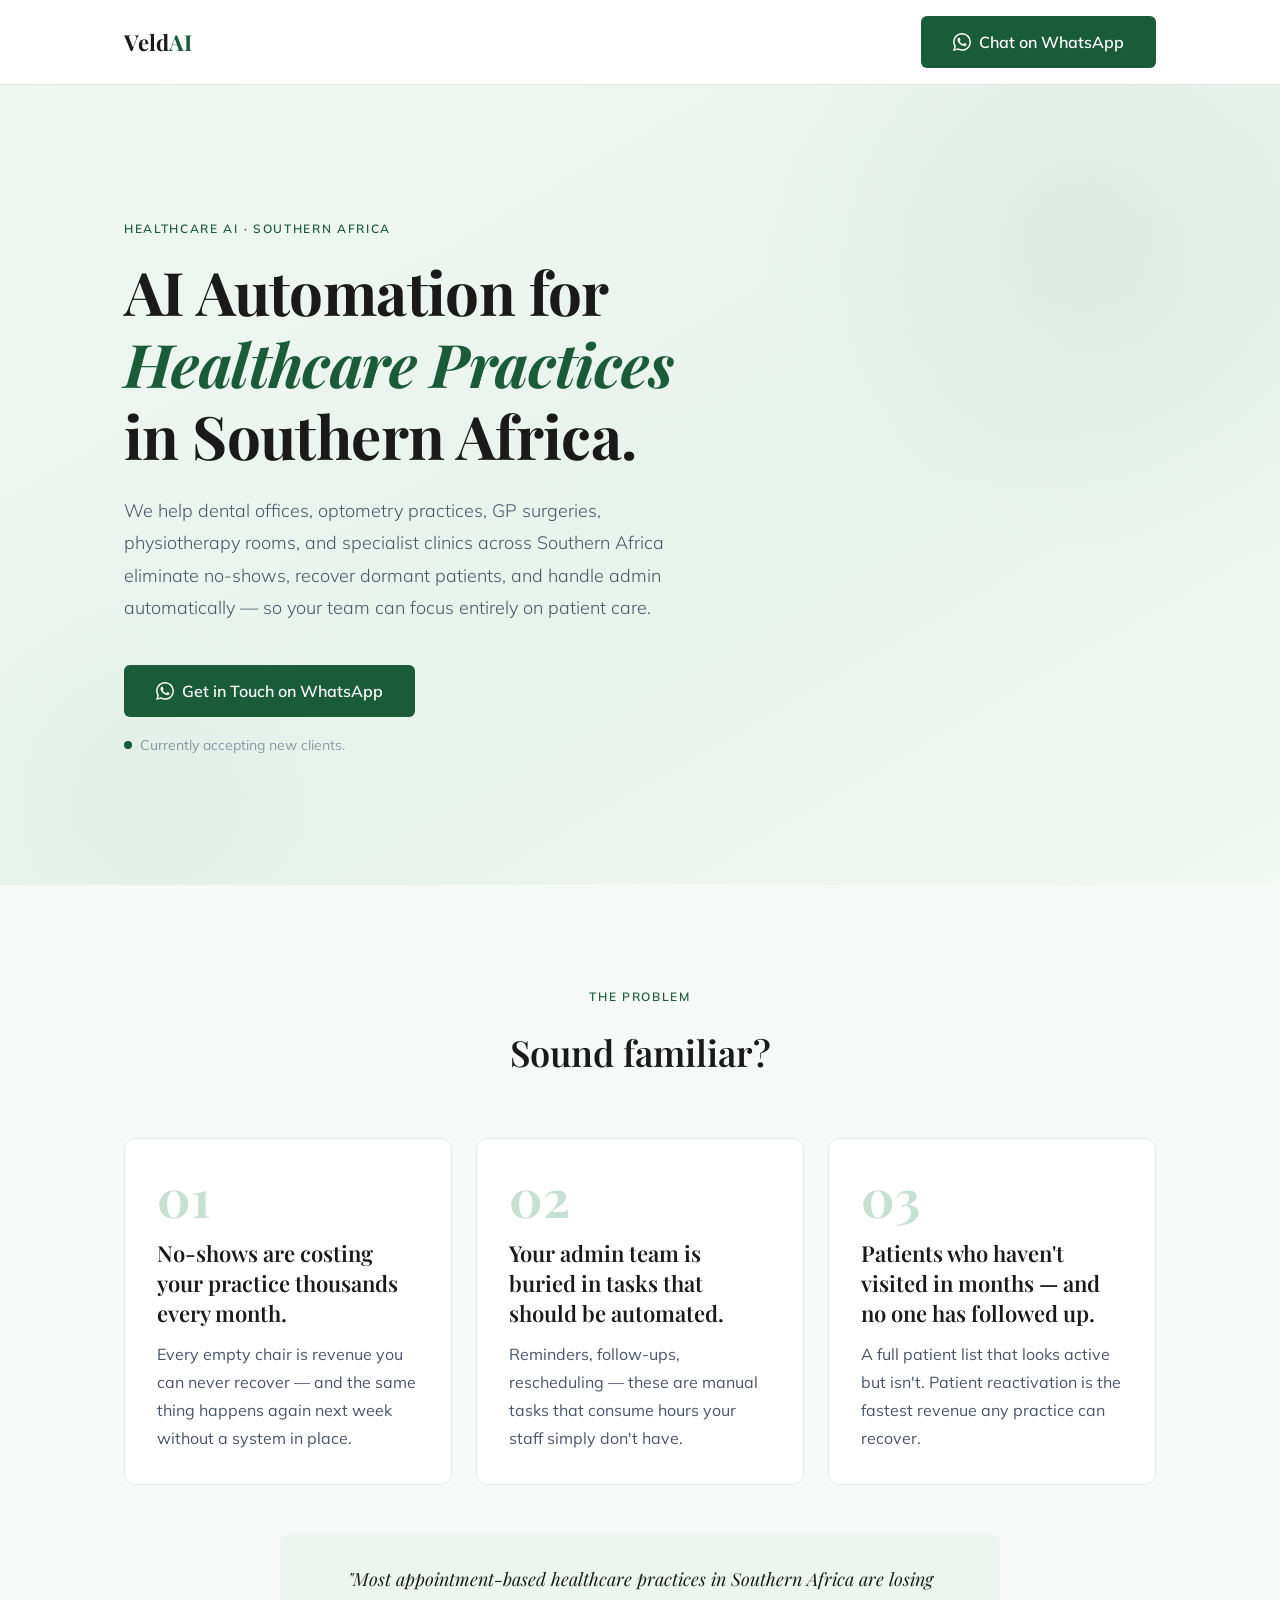
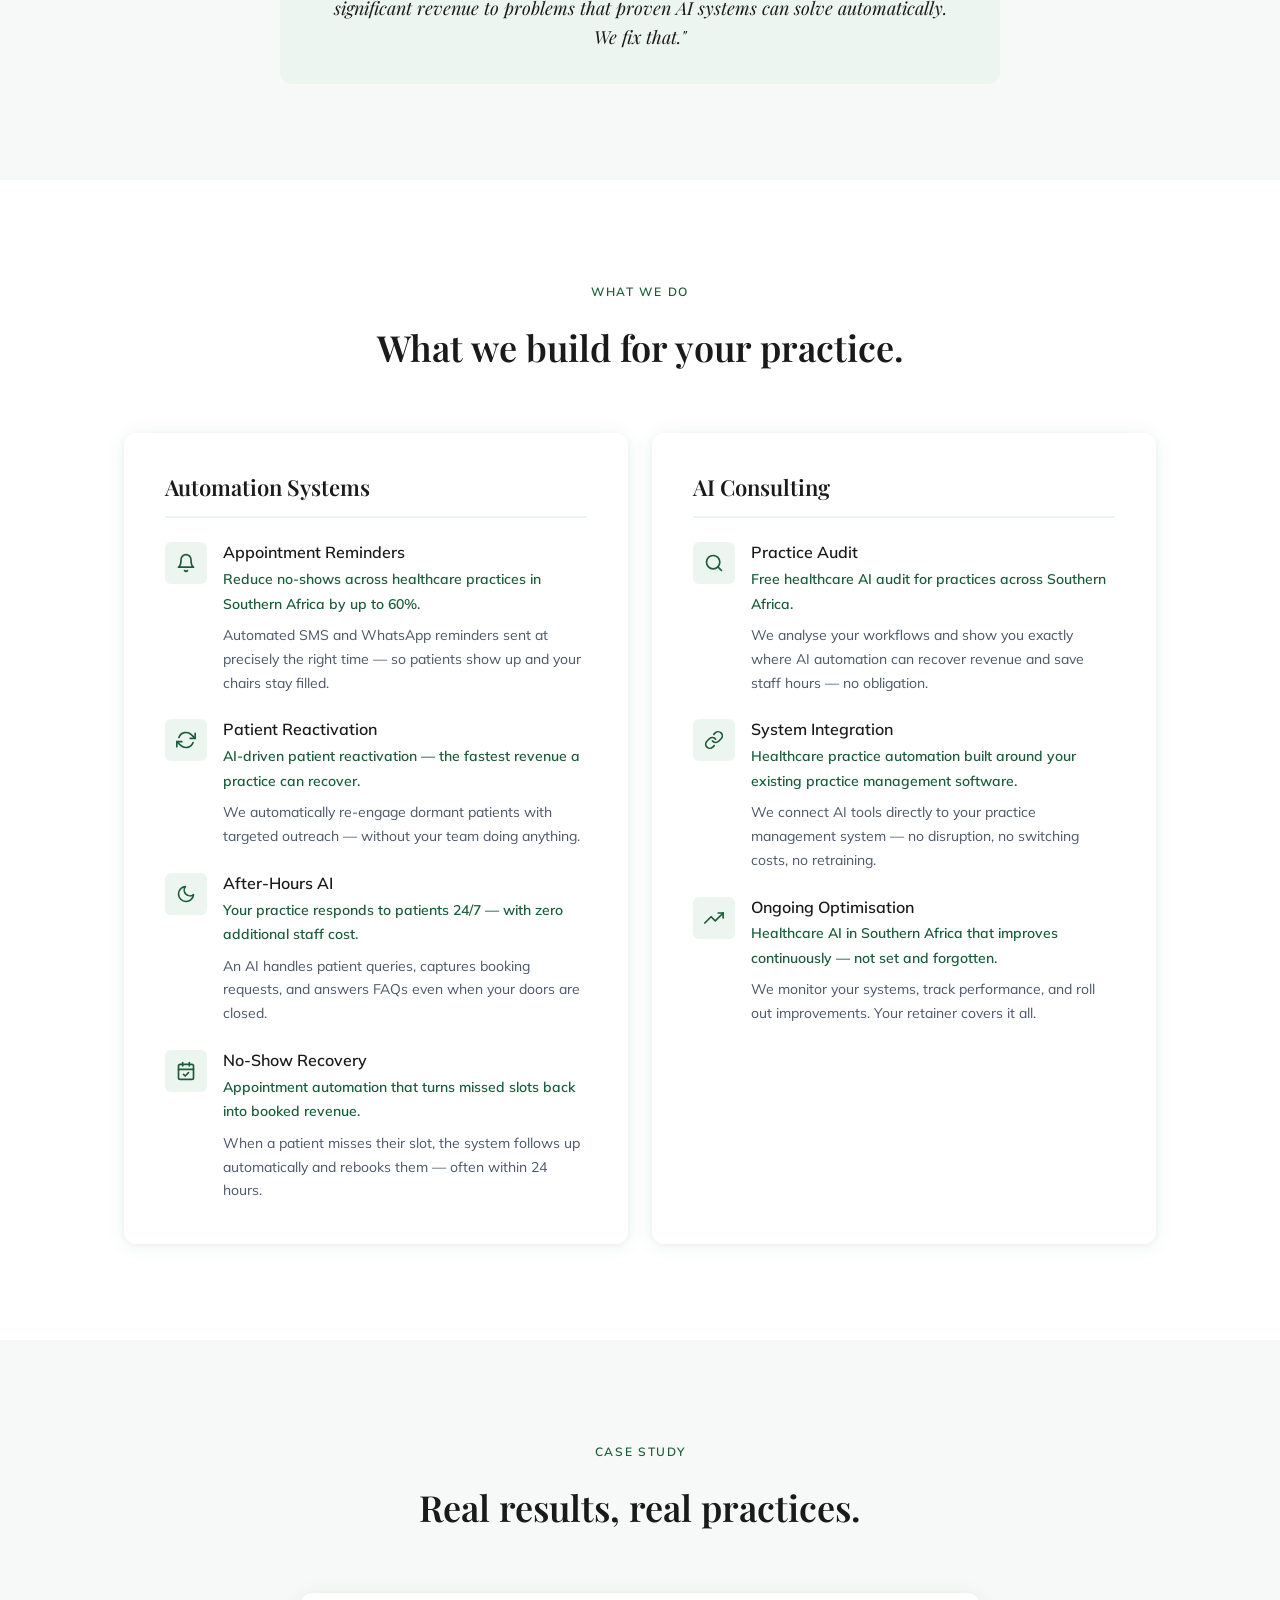
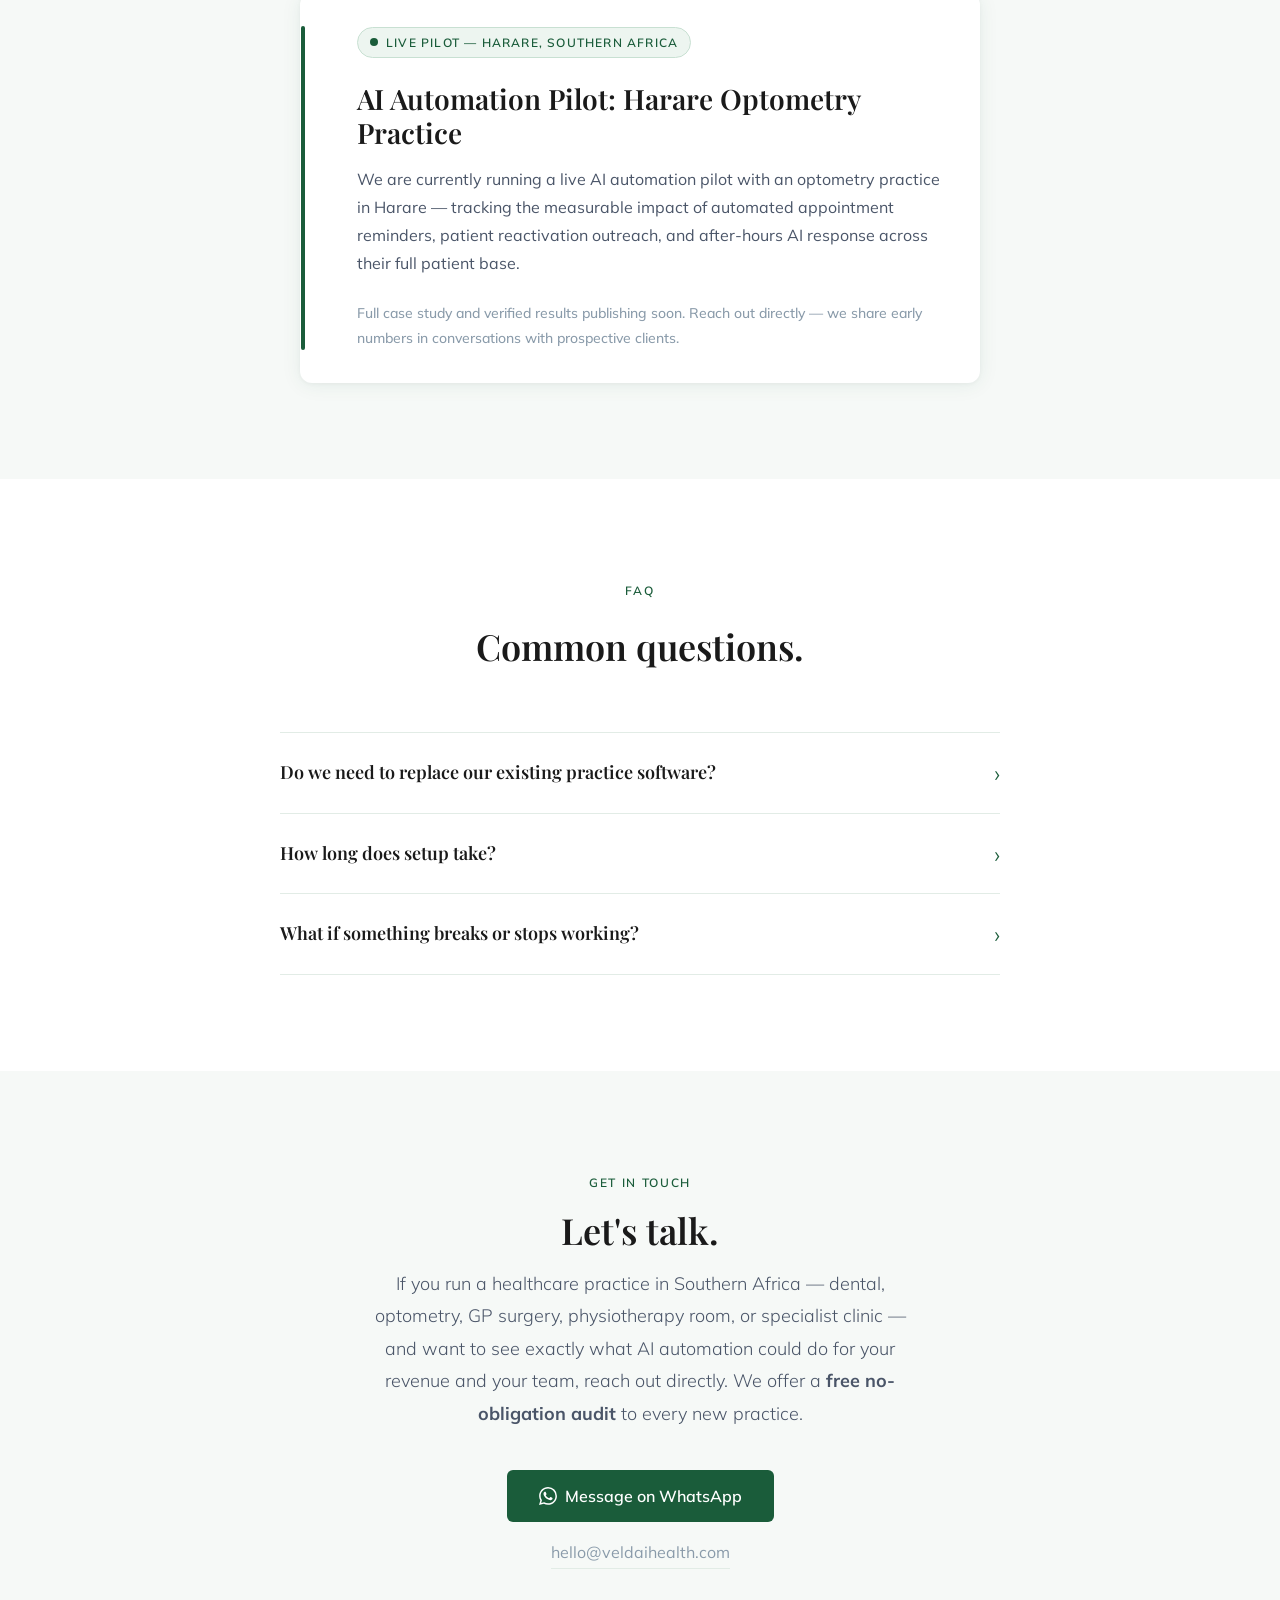
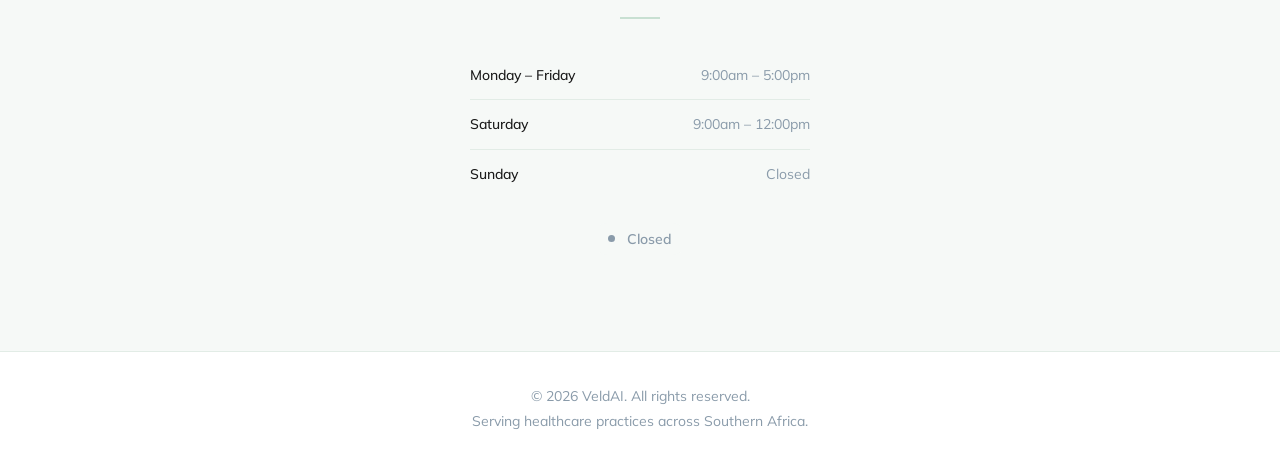
==== index.html @ ab44c372 "Add files via upload" ====
<!DOCTYPE html>
<html lang="en">
<head>
    <meta charset="UTF-8">
    <meta name="viewport" content="width=device-width, initial-scale=1.0">

    <!-- ============================================================
         SEO: PRIMARY META TAGS
         Title and description are the two most important on-page
         SEO elements — written to match how practice owners search.
    ============================================================ -->
    <title>AI Automation for Healthcare Practices | Southern Africa</title>
    <meta name="description" content="We help healthcare practices in Southern Africa — dental, optometry, GP surgeries, physiotherapy rooms, and specialist clinics — automate appointments, reduce no-shows, and reactivate dormant patients. Free audit available.">
    <meta name="keywords" content="AI automation dental practice Zimbabwe, AI automation optometry South Africa, healthcare AI consulting Southern Africa, reduce no-shows dental, patient reactivation AI, appointment automation healthcare, AI consulting Zimbabwe, AI consulting South Africa">
    <link rel="canonical" href="[YOUR_DOMAIN]">

    <!-- ============================================================
         SEO: OPEN GRAPH
         Controls how the page previews when shared on WhatsApp,
         Facebook, LinkedIn, and other platforms.
    ============================================================ -->
    <meta property="og:title"       content="AI Automation for Healthcare Practices | Southern Africa">
    <meta property="og:description" content="We help healthcare practices in Southern Africa — dental, optometry, GP surgeries, physiotherapy rooms, and specialist clinics — automate appointments, reduce no-shows, and reactivate dormant patients. Free audit available.">
    <meta property="og:type"        content="website">
    <meta property="og:url"         content="[YOUR_DOMAIN]">

    <!-- ============================================================
         SEO: JSON-LD STRUCTURED DATA
         Tells Google this is a local business — enables rich results
         and helps the page rank for local healthcare AI searches.
    ============================================================ -->
    <script type="application/ld+json">
    {
        "@context": "https://schema.org",
        "@type": "LocalBusiness",
        "name": "VeldAI",
        "description": "AI automation and consulting for healthcare practices in Southern Africa. We help dental, optometry, GP, physiotherapy, and specialist practices eliminate no-shows, recover dormant patients, and automate admin.",
        "telephone": "+263781393238",
        "address": {
            "@type": "PostalAddress",
            "addressRegion": "Southern Africa"
        },
        "openingHoursSpecification": [
            {
                "@type": "OpeningHoursSpecification",
                "dayOfWeek": ["Monday","Tuesday","Wednesday","Thursday","Friday"],
                "opens": "09:00",
                "closes": "17:00"
            },
            {
                "@type": "OpeningHoursSpecification",
                "dayOfWeek": ["Saturday"],
                "opens": "09:00",
                "closes": "12:00"
            }
        ],
        "url": "[YOUR_DOMAIN]",
        "email": "hello@veldaihealth.com"
    }
    </script>

    <!-- Google Fonts — Playfair Display (elegant serif headings) + Mulish (clean readable body) -->
    <link rel="preconnect" href="https://fonts.googleapis.com">
    <link rel="preconnect" href="https://fonts.gstatic.com" crossorigin>
    <link href="https://fonts.googleapis.com/css2?family=Playfair+Display:ital,wght@0,400;0,600;0,700;1,400&family=Mulish:wght@300;400;500;600&display=swap" rel="stylesheet">

    <style>
        /* ============================================================
           CSS CUSTOM PROPERTIES
           Every colour, font, size, spacing, and radius token defined
           once here. To retheme the site, edit only this block.
           Nothing is hardcoded more than once below this point.
        ============================================================ */
        :root {
            /* — Brand Colours — */
            --color-accent:        #1a5c3a;   /* deep forest green — healthcare credibility */
            --color-accent-hover:  #236b45;   /* lighter shade for interactive hover states */
            --color-accent-pale:   #edf5f0;   /* very light tint for backgrounds and badges */
            --color-accent-mid:    #c8e0d2;   /* mid tint for decorative elements and borders */

            /* — Text — */
            --color-text-primary:  #1a1a1a;   /* near-black — headings and high-emphasis copy */
            --color-text-body:     #4a5568;   /* mid-grey — paragraph text */
            --color-text-muted:    #8a9baa;   /* light grey — captions, metadata, secondary info */

            /* — Backgrounds — */
            --color-bg-white:      #ffffff;
            --color-bg-subtle:     #f6f9f7;   /* barely-there green-tinted off-white */
            --color-bg-hero:       #f0f7f3;   /* hero section starting gradient colour */

            /* — Borders and Shadows — */
            --color-border:        #e2ece6;   /* light green-tinted border */
            --color-shadow:        rgba(26, 92, 58, 0.08); /* subtle green-tinted drop shadow */

            /* — Typography — */
            --font-heading: 'Playfair Display', Georgia, serif;
            --font-body:    'Mulish', system-ui, sans-serif;

            /* — Type Scale — */
            --size-xs:   0.75rem;    /*  12px */
            --size-sm:   0.875rem;   /*  14px */
            --size-base: 1rem;       /*  16px */
            --size-lg:   1.125rem;   /*  18px */
            --size-xl:   1.375rem;   /*  22px */
            --size-2xl:  1.75rem;    /*  28px */
            --size-3xl:  2.25rem;    /*  36px */
            --size-4xl:  3rem;       /*  48px */
            --size-5xl:  3.75rem;    /*  60px */

            /* — Spacing Scale — */
            --space-1:  0.25rem;
            --space-2:  0.5rem;
            --space-3:  0.75rem;
            --space-4:  1rem;
            --space-6:  1.5rem;
            --space-8:  2rem;
            --space-10: 2.5rem;
            --space-12: 3rem;
            --space-16: 4rem;
            --space-24: 6rem;
            --space-32: 8rem;

            /* — Layout — */
            --container-max:     1080px;
            --container-padding: 1.5rem;

            /* — Shape — */
            --radius-sm:   6px;
            --radius-md:   12px;
            --radius-pill: 100px;

            /* — Motion — */
            --ease: 220ms ease;
        }


        /* ============================================================
           RESET AND BASE
           Box-sizing, margin/padding normalisation, and base rendering.
        ============================================================ */
        *, *::before, *::after {
            box-sizing: border-box;
            margin: 0;
            padding: 0;
        }

        html {
            scroll-behavior: smooth;
        }

        body {
            font-family: var(--font-body);
            font-size: var(--size-base);
            color: var(--color-text-body);
            background-color: var(--color-bg-white);
            line-height: 1.75;
            -webkit-font-smoothing: antialiased;
            -moz-osx-font-smoothing: grayscale;
        }

        img, svg { display: block; max-width: 100%; }
        ul        { list-style: none; }
        a         { color: inherit; }


        /* ============================================================
           TYPOGRAPHY
           Heading scale and shared text utilities used across sections.
        ============================================================ */
        h1, h2, h3 {
            font-family: var(--font-heading);
            color: var(--color-text-primary);
            line-height: 1.2;
        }

        /* h4 uses body font — for sub-items inside service panels */
        h4 {
            font-family: var(--font-body);
            color: var(--color-text-primary);
            line-height: 1.3;
        }

        h1 { font-size: var(--size-5xl); font-weight: 700; }
        h2 { font-size: var(--size-3xl); font-weight: 600; }
        h3 { font-size: var(--size-xl);  font-weight: 600; }
        h4 { font-size: var(--size-base); font-weight: 600; }

        /* Small all-caps label shown above each section heading */
        .eyebrow {
            display: inline-block;
            font-family: var(--font-body);
            font-size: var(--size-xs);
            font-weight: 600;
            letter-spacing: 0.14em;
            text-transform: uppercase;
            color: var(--color-accent);
            margin-bottom: var(--space-4);
        }

        /* Italic green emphasis applied to key words in the hero headline */
        .accent-italic {
            font-style: italic;
            color: var(--color-accent);
        }

        /* Reusable pulsing dot — hero availability line and pilot badge */
        .pulse-dot {
            display: inline-block;
            width: 8px;
            height: 8px;
            border-radius: 50%;
            background-color: var(--color-accent);
            flex-shrink: 0;
            animation: pulse 2.2s ease-in-out infinite;
        }

        @keyframes pulse {
            0%, 100% { opacity: 1;   transform: scale(1);   }
            50%       { opacity: 0.4; transform: scale(0.75); }
        }


        /* ============================================================
           LAYOUT
           Centred container, section padding, and reusable grid systems.
        ============================================================ */

        /* Max-width wrapper used by every section */
        .container {
            width: 100%;
            max-width: var(--container-max);
            margin-inline: auto;
            padding-inline: var(--container-padding);
        }

        /* Standard vertical rhythm for all page sections */
        .section {
            padding-block: var(--space-24);
        }

        /* Alternate tinted background for visual section separation */
        .section--tinted {
            background-color: var(--color-bg-subtle);
        }

        /* Centred intro block at the top of each section */
        .section-intro {
            text-align: center;
            max-width: 580px;
            margin-inline: auto;
            margin-bottom: var(--space-16);
        }

        .section-intro h2 {
            margin-top: var(--space-2);
            margin-bottom: var(--space-4);
        }

        .section-intro p {
            font-size: var(--size-lg);
            font-weight: 300;
            line-height: 1.8;
        }

        /* Two-column equal grid — service categories */
        .grid-2 {
            display: grid;
            grid-template-columns: repeat(2, 1fr);
            gap: var(--space-6);
        }

        /* Three-column equal grid — pain point cards */
        .grid-3 {
            display: grid;
            grid-template-columns: repeat(3, 1fr);
            gap: var(--space-6);
        }


        /* ============================================================
           COMPONENTS
           Reusable UI primitives — button, card, icon badge, status.
           Every pattern that appears more than once uses a shared class.
        ============================================================ */

        /* Primary CTA button — green fill, used in header, hero, and contact */
        .btn {
            display: inline-flex;
            align-items: center;
            gap: var(--space-2);
            font-family: var(--font-body);
            font-size: var(--size-base);
            font-weight: 600;
            text-decoration: none;
            border-radius: var(--radius-sm);
            padding: var(--space-3) var(--space-8);
            transition: background-color var(--ease), transform var(--ease);
            cursor: pointer;
            border: none;
            white-space: nowrap;
        }

        .btn--primary {
            background-color: var(--color-accent);
            color: var(--color-bg-white);
        }

        .btn--primary:hover {
            background-color: var(--color-accent-hover);
            transform: translateY(-1px);
        }

        /* WhatsApp icon inside all buttons — sized consistently */
        .btn .whatsapp-icon {
            width: 18px;
            height: 18px;
            flex-shrink: 0;
        }

        /* Base card — used for pain points, services, case study */
        .card {
            background-color: var(--color-bg-white);
            border: 1px solid var(--color-border);
            border-radius: var(--radius-md);
            padding: var(--space-8);
        }

        /* Elevated variant — shadow replaces border */
        .card--elevated {
            border-color: transparent;
            box-shadow: 0 2px 20px var(--color-shadow), 0 1px 4px rgba(0,0,0,0.04);
        }

        /* Small square icon badge used in service items */
        .icon-badge {
            width: 42px;
            height: 42px;
            background-color: var(--color-accent-pale);
            border-radius: var(--radius-sm);
            display: flex;
            align-items: center;
            justify-content: center;
            flex-shrink: 0;
        }

        .icon-badge svg {
            width: 20px;
            height: 20px;
            stroke: var(--color-accent);
            fill: none;
            stroke-width: 2;
            stroke-linecap: round;
            stroke-linejoin: round;
        }

        /* Open/closed badge — JS sets --open or --closed modifier class */
        .status-indicator {
            display: inline-flex;
            align-items: center;
            gap: var(--space-2);
            font-size: var(--size-sm);
            font-weight: 600;
            padding: var(--space-1) var(--space-4);
            border-radius: var(--radius-pill);
        }

        .status-indicator--open {
            background-color: var(--color-accent-pale);
            color: var(--color-accent);
        }

        .status-indicator--closed {
            background-color: var(--color-bg-subtle);
            color: var(--color-text-muted);
        }

        /* Dot inside status indicator — colour inherits from parent text colour */
        .status-dot {
            width: 7px;
            height: 7px;
            border-radius: 50%;
            background-color: currentColor;
            flex-shrink: 0;
        }

        .status-indicator--open .status-dot {
            animation: pulse 2.2s ease-in-out infinite;
        }


        /* ============================================================
           SECTIONS
           Styles scoped to individual page sections only.
        ============================================================ */

        /* ---- Header ---- */
        /* Sticky top bar — remains visible as the user scrolls */
        .site-header {
            position: sticky;
            top: 0;
            z-index: 100;
            background-color: rgba(255, 255, 255, 0.9);
            backdrop-filter: blur(10px);
            -webkit-backdrop-filter: blur(10px);
            border-bottom: 1px solid var(--color-border);
            padding-block: var(--space-4);
        }

        .site-header .container {
            display: flex;
            align-items: center;
            justify-content: space-between;
            gap: var(--space-4);
        }

        /* Text wordmark — no image dependency */
        .site-logo {
            font-family: var(--font-heading);
            font-size: var(--size-xl);
            font-weight: 700;
            color: var(--color-text-primary);
            text-decoration: none;
            flex-shrink: 0;
        }

        .site-logo .logo-accent {
            color: var(--color-accent);
        }


        /* ---- Hero ---- */
        /* Above-the-fold section with a subtle warm green gradient */
        .hero {
            background: linear-gradient(150deg, var(--color-bg-hero) 0%, #e8f3ec 60%, #f2f8f4 100%);
            padding-block: var(--space-32);
            position: relative;
            overflow: hidden;
        }

        /* Decorative radial blobs — visual depth without image assets */
        .hero::before,
        .hero::after {
            content: '';
            position: absolute;
            border-radius: 50%;
            pointer-events: none;
        }

        .hero::before {
            width: 700px;
            height: 700px;
            background: radial-gradient(circle, rgba(26, 92, 58, 0.06) 0%, transparent 65%);
            top: -200px;
            right: -150px;
        }

        .hero::after {
            width: 400px;
            height: 400px;
            background: radial-gradient(circle, rgba(26, 92, 58, 0.04) 0%, transparent 70%);
            bottom: -100px;
            left: -50px;
        }

        /* Text content floats above decorative pseudo-elements */
        .hero__content {
            position: relative;
            max-width: 740px;
        }

        .hero__headline {
            margin-bottom: var(--space-6);
            letter-spacing: -0.01em;
        }

        .hero__subheading {
            font-size: var(--size-lg);
            font-weight: 300;
            max-width: 580px;
            margin-bottom: var(--space-10);
            line-height: 1.8;
        }

        /* "Currently accepting new clients" line below the CTA */
        .hero__availability {
            display: flex;
            align-items: center;
            gap: var(--space-2);
            margin-top: var(--space-4);
            font-size: var(--size-sm);
            color: var(--color-text-muted);
        }


        /* ---- Problem ---- */
        /* Large decorative number — pale green, aria-hidden, not content */
        .pain-number {
            font-family: var(--font-heading);
            font-size: 3.25rem;
            font-weight: 700;
            color: var(--color-accent-mid);
            line-height: 1;
            margin-bottom: var(--space-4);
            user-select: none;
        }

        .pain-card h3 {
            margin-bottom: var(--space-3);
            line-height: 1.35;
        }

        /* Pull-quote callout below pain cards — frames the value proposition */
        .problem__callout {
            margin-top: var(--space-12);
            background-color: var(--color-accent-pale);
            border-radius: var(--radius-md);
            padding: var(--space-8) var(--space-12);
            max-width: 720px;
            margin-inline: auto;
            text-align: center;
        }

        .problem__callout p {
            font-family: var(--font-heading);
            font-style: italic;
            font-size: var(--size-lg);
            font-weight: 400;
            color: var(--color-text-primary);
            line-height: 1.6;
        }


        /* ---- Services / What We Do ---- */
        /* Category panel — elevated card containing a list of service items */
        .category-panel {
            padding: var(--space-10);
        }

        .category-panel h3 {
            margin-bottom: var(--space-6);
            padding-bottom: var(--space-4);
            border-bottom: 2px solid var(--color-accent-pale);
        }

        /* Vertical list of service items within a category panel */
        .service-list {
            display: flex;
            flex-direction: column;
            gap: var(--space-6);
        }

        /* Individual service item — icon left, text block right */
        .service-item {
            display: flex;
            gap: var(--space-4);
            align-items: flex-start;
        }

        .service-item__body {
            flex: 1;
        }

        .service-item__body h4 {
            margin-bottom: var(--space-1);
        }

        /* One-line keyword-focused benefit in accent colour */
        .service-item__benefit {
            font-size: var(--size-sm);
            font-weight: 600;
            color: var(--color-accent);
            margin-bottom: var(--space-2);
        }

        /* Supporting description in standard body colour */
        .service-item__desc {
            font-size: var(--size-sm);
            line-height: 1.7;
        }


        /* ---- Case Study ---- */
        /* Single card constrained to comfortable reading width */
        .case-study__wrapper {
            max-width: 680px;
            margin-inline: auto;
        }

        /* Left accent bar — signals credibility without being flashy */
        .case-study__card {
            position: relative;
            padding-left: calc(var(--space-10) + var(--space-4));
        }

        .case-study__card::before {
            content: '';
            position: absolute;
            left: 0;
            top: var(--space-8);
            bottom: var(--space-8);
            width: 4px;
            background-color: var(--color-accent);
            border-radius: 2px;
        }

        /* Live pilot badge — pill with green border and pulsing dot */
        .pilot-badge {
            display: inline-flex;
            align-items: center;
            gap: var(--space-2);
            background-color: var(--color-accent-pale);
            border: 1px solid var(--color-accent-mid);
            color: var(--color-accent);
            font-size: var(--size-xs);
            font-weight: 600;
            letter-spacing: 0.1em;
            text-transform: uppercase;
            padding: var(--space-1) var(--space-3);
            border-radius: var(--radius-pill);
            margin-bottom: var(--space-6);
        }

        .case-study__card h3 {
            font-size: var(--size-2xl);
            margin-bottom: var(--space-4);
        }

        /* Secondary note below the card body */
        .case-study__meta {
            margin-top: var(--space-6);
            font-size: var(--size-sm);
            color: var(--color-text-muted);
            font-weight: 500;
        }


        /* ---- FAQ ---- */
        /* Native <details>/<summary> accordion — no JavaScript needed */
        .faq-list {
            max-width: 720px;
            margin-inline: auto;
        }

        .faq-item {
            border-top: 1px solid var(--color-border);
        }

        .faq-item:last-child {
            border-bottom: 1px solid var(--color-border);
        }

        /* <summary> is the clickable question row */
        .faq-item summary {
            display: flex;
            justify-content: space-between;
            align-items: center;
            gap: var(--space-6);
            padding-block: var(--space-6);
            cursor: pointer;
            font-family: var(--font-heading);
            font-size: var(--size-lg);
            font-weight: 600;
            color: var(--color-text-primary);
            list-style: none;
            user-select: none;
        }

        /* Remove default Safari marker */
        .faq-item summary::-webkit-details-marker { display: none; }

        /* Rotating chevron — CSS-only open/close indicator */
        .faq-item summary::after {
            content: '›';
            font-family: var(--font-body);
            font-size: 1.5rem;
            font-weight: 300;
            color: var(--color-accent);
            transition: transform var(--ease);
            display: inline-block;
            flex-shrink: 0;
            line-height: 1;
        }

        .faq-item[open] summary::after {
            transform: rotate(90deg);
        }

        /* Answer text revealed when the item is open */
        .faq-answer {
            padding-bottom: var(--space-6);
            line-height: 1.8;
        }


        /* ---- Contact ---- */
        /* Centred layout with actions, hours, and status indicator */
        .contact__inner {
            max-width: 560px;
            margin-inline: auto;
            text-align: center;
        }

        .contact__inner h2 {
            margin-bottom: var(--space-4);
        }

        .contact__subtext {
            font-size: var(--size-lg);
            font-weight: 300;
            line-height: 1.8;
            margin-bottom: var(--space-10);
        }

        /* WhatsApp and email stacked vertically and centred */
        .contact__actions {
            display: flex;
            flex-direction: column;
            align-items: center;
            gap: var(--space-4);
            margin-bottom: var(--space-12);
        }

        /* Email link — understated, not a button */
        .contact__email {
            font-size: var(--size-base);
            color: var(--color-text-muted);
            text-decoration: none;
            border-bottom: 1px solid var(--color-border);
            padding-bottom: 2px;
            transition: color var(--ease), border-color var(--ease);
        }

        .contact__email:hover {
            color: var(--color-accent);
            border-color: var(--color-accent);
        }

        /* Short horizontal rule between actions and business hours */
        .contact__divider {
            width: 40px;
            height: 2px;
            background-color: var(--color-accent-mid);
            margin-inline: auto;
            margin-bottom: var(--space-8);
        }

        /* Business hours — day label left, time right */
        .hours-table {
            width: 100%;
            max-width: 340px;
            margin-inline: auto;
            margin-bottom: var(--space-6);
        }

        .hours-row {
            display: flex;
            justify-content: space-between;
            align-items: center;
            padding-block: var(--space-3);
            border-bottom: 1px solid var(--color-border);
        }

        .hours-row:last-child {
            border-bottom: none;
        }

        .hours-label {
            font-size: var(--size-sm);
            font-weight: 500;
            color: var(--color-text-primary);
        }

        .hours-time {
            font-size: var(--size-sm);
            color: var(--color-text-muted);
        }

        /* Status badge wrapper — centres the indicator below the hours table */
        .hours-status {
            text-align: center;
            margin-top: var(--space-4);
        }


        /* ---- Footer ---- */
        /* Minimal — copyright and service area statement, nothing more */
        .site-footer {
            padding-block: var(--space-8);
            border-top: 1px solid var(--color-border);
            text-align: center;
        }

        .site-footer p {
            font-size: var(--size-sm);
            color: var(--color-text-muted);
            line-height: 1.8;
        }


        /* ============================================================
           RESPONSIVE
           Collapses grids, scales type, and tightens spacing for
           tablet and mobile. All breakpoints in one place.
        ============================================================ */

        /* Tablet — max 900px: 3-col grid drops to 2-col */
        @media (max-width: 900px) {
            h1 { font-size: var(--size-4xl); }

            .grid-3 {
                grid-template-columns: repeat(2, 1fr);
            }

            /* Third pain point card spans both columns when alone in its row */
            .grid-3 > li:last-child:nth-child(odd) {
                grid-column: span 2;
            }
        }

        /* Mobile — max 600px: all grids collapse, spacing tightens */
        @media (max-width: 600px) {
            :root {
                --space-24: 4.5rem;
                --space-32: 5.5rem;
            }

            h1 { font-size: var(--size-3xl); }
            h2 { font-size: var(--size-2xl); }

            .grid-2,
            .grid-3 {
                grid-template-columns: 1fr;
            }

            /* Third pain card no longer needs to span — it's already full width */
            .grid-3 > li:last-child:nth-child(odd) {
                grid-column: span 1;
            }

            .hero {
                padding-block: var(--space-16);
            }

            /* Header CTA hidden on small screens — full CTA is in hero and contact */
            .site-header .btn {
                display: none;
            }

            .problem__callout {
                padding: var(--space-8);
            }

            .category-panel {
                padding: var(--space-8);
            }

            .case-study__card {
                padding-left: calc(var(--space-6) + var(--space-3));
            }
        }
    </style>
</head>
<body>

    <!--
        SVG SPRITE
        The WhatsApp icon is defined once as a reusable <symbol>.
        All three buttons reference it via <use href="#whatsapp-icon">
        rather than repeating the full path each time.
    -->
    <svg aria-hidden="true" focusable="false" style="display:none;" xmlns="http://www.w3.org/2000/svg">
        <defs>
            <symbol id="whatsapp-icon" viewBox="0 0 24 24" fill="currentColor">
                <path d="M17.472 14.382c-.297-.149-1.758-.867-2.03-.967-.273-.099-.471-.148-.67.15-.197.297-.767.966-.94 1.164-.173.199-.347.223-.644.075-.297-.15-1.255-.463-2.39-1.475-.883-.788-1.48-1.761-1.653-2.059-.173-.297-.018-.458.13-.606.134-.133.298-.347.446-.52.149-.174.198-.298.298-.497.099-.198.05-.371-.025-.52-.075-.149-.669-1.612-.916-2.207-.242-.579-.487-.5-.669-.51-.173-.008-.371-.01-.57-.01-.198 0-.52.074-.792.372-.272.297-1.04 1.016-1.04 2.479 0 1.462 1.065 2.875 1.213 3.074.149.198 2.096 3.2 5.077 4.487.709.306 1.262.489 1.694.625.712.227 1.36.195 1.871.118.571-.085 1.758-.719 2.006-1.413.248-.694.248-1.289.173-1.413-.074-.124-.272-.198-.57-.347m-5.421 7.403h-.004a9.87 9.87 0 01-5.031-1.378l-.361-.214-3.741.982.998-3.648-.235-.374a9.86 9.86 0 01-1.51-5.26c.001-5.45 4.436-9.884 9.888-9.884 2.64 0 5.122 1.03 6.988 2.898a9.825 9.825 0 012.893 6.994c-.003 5.45-4.437 9.884-9.885 9.884m8.413-18.297A11.815 11.815 0 0012.05 0C5.495 0 .16 5.335.157 11.892c0 2.096.547 4.142 1.588 5.945L.057 24l6.305-1.654a11.882 11.882 0 005.683 1.448h.005c6.554 0 11.89-5.335 11.893-11.893a11.821 11.821 0 00-3.48-8.413z"/>
            </symbol>
        </defs>
    </svg>


    <!-- ============================================================
         HEADER
         Sticky top bar — logo on the left, WhatsApp CTA on the right.
    ============================================================ -->
    <header class="site-header" role="banner">
        <div class="container">
            <a href="#hero" class="site-logo" aria-label="VeldAI — return to top of page">
                Veld<span class="logo-accent">AI</span>
            </a>
            <a href="https://wa.me/263781393238"
               class="btn btn--primary"
               target="_blank"
               rel="noopener noreferrer"
               aria-label="Contact VeldAI on WhatsApp">
                <svg class="whatsapp-icon" aria-hidden="true"><use href="#whatsapp-icon"/></svg>
                Chat on WhatsApp
            </a>
        </div>
    </header>


    <!-- ============================================================
         MAIN CONTENT
         All six page sections in reading order.
    ============================================================ -->
    <main>

        <!-- --------------------------------------------------------
             SECTION 1: HERO
             One H1 per page. Primary keyword target. Immediate CTA.
        -------------------------------------------------------- -->
        <section class="hero" id="hero" aria-labelledby="hero-heading">
            <div class="container">
                <div class="hero__content">

                    <span class="eyebrow">Healthcare AI · Southern Africa</span>

                    <!-- The single H1 — primary on-page SEO target -->
                    <h1 class="hero__headline" id="hero-heading">
                        AI Automation for<br>
                        <span class="accent-italic">Healthcare Practices</span><br>
                        in Southern Africa.
                    </h1>

                    <p class="hero__subheading">
                        We help dental offices, optometry practices, GP surgeries, physiotherapy
                        rooms, and specialist clinics across Southern Africa eliminate no-shows,
                        recover dormant patients, and handle admin automatically — so your team
                        can focus entirely on patient care.
                    </p>

                    <a href="https://wa.me/263781393238"
                       class="btn btn--primary"
                       target="_blank"
                       rel="noopener noreferrer"
                       aria-label="Start a conversation with VeldAI on WhatsApp">
                        <svg class="whatsapp-icon" aria-hidden="true"><use href="#whatsapp-icon"/></svg>
                        Get in Touch on WhatsApp
                    </a>

                    <!-- Social proof signal — visible just below the CTA -->
                    <p class="hero__availability">
                        <span class="pulse-dot" aria-hidden="true"></span>
                        Currently accepting new clients.
                    </p>

                </div>
            </div>
        </section>


        <!-- --------------------------------------------------------
             SECTION 2: THE PROBLEM
             Three pain point cards followed by a closing callout.
        -------------------------------------------------------- -->
        <section class="section section--tinted" id="problem" aria-labelledby="problem-heading">
            <div class="container">

                <div class="section-intro">
                    <span class="eyebrow">The Problem</span>
                    <h2 id="problem-heading">Sound familiar?</h2>
                </div>

                <!-- 3-col on desktop → 2-col on tablet → 1-col on mobile -->
                <ul class="grid-3" role="list">

                    <li class="card pain-card">
                        <div class="pain-number" aria-hidden="true">01</div>
                        <h3>No-shows are costing your practice thousands every month.</h3>
                        <p>Every empty chair is revenue you can never recover — and the same thing happens again next week without a system in place.</p>
                    </li>

                    <li class="card pain-card">
                        <div class="pain-number" aria-hidden="true">02</div>
                        <h3>Your admin team is buried in tasks that should be automated.</h3>
                        <p>Reminders, follow-ups, rescheduling — these are manual tasks that consume hours your staff simply don't have.</p>
                    </li>

                    <li class="card pain-card">
                        <div class="pain-number" aria-hidden="true">03</div>
                        <h3>Patients who haven't visited in months — and no one has followed up.</h3>
                        <p>A full patient list that looks active but isn't. Patient reactivation is the fastest revenue any practice can recover.</p>
                    </li>

                </ul>

                <!-- Summary callout — closes the section with a clear value statement -->
                <aside class="problem__callout" role="note">
                    <p>
                        "Most appointment-based healthcare practices in Southern Africa are losing significant revenue
                        to problems that proven AI systems can solve automatically. We fix that."
                    </p>
                </aside>

            </div>
        </section>


        <!-- --------------------------------------------------------
             SECTION 3: WHAT WE DO
             Two service categories — Automation Systems and AI Consulting.
             Each is a panel containing a list of items with icons,
             benefit statements, and descriptions.
        -------------------------------------------------------- -->
        <section class="section" id="services" aria-labelledby="services-heading">
            <div class="container">

                <div class="section-intro">
                    <span class="eyebrow">What We Do</span>
                    <h2 id="services-heading">What we build for your practice.</h2>
                </div>

                <!-- Two category panels side by side — collapse to 1-col on mobile -->
                <div class="grid-2">

                    <!-- Category 1: Automation Systems -->
                    <div class="card card--elevated category-panel">
                        <h3>Automation Systems</h3>
                        <ul class="service-list" role="list">

                            <li class="service-item">
                                <div class="icon-badge" aria-hidden="true">
                                    <!-- Bell icon — appointment reminders -->
                                    <svg viewBox="0 0 24 24">
                                        <path d="M18 8A6 6 0 0 0 6 8c0 7-3 9-3 9h18s-3-2-3-9"/>
                                        <path d="M13.73 21a2 2 0 0 1-3.46 0"/>
                                    </svg>
                                </div>
                                <div class="service-item__body">
                                    <h4>Appointment Reminders</h4>
                                    <p class="service-item__benefit">Reduce no-shows across healthcare practices in Southern Africa by up to 60%.</p>
                                    <p class="service-item__desc">Automated SMS and WhatsApp reminders sent at precisely the right time — so patients show up and your chairs stay filled.</p>
                                </div>
                            </li>

                            <li class="service-item">
                                <div class="icon-badge" aria-hidden="true">
                                    <!-- Refresh icon — patient reactivation -->
                                    <svg viewBox="0 0 24 24">
                                        <polyline points="23 4 23 10 17 10"/>
                                        <polyline points="1 20 1 14 7 14"/>
                                        <path d="M3.51 9a9 9 0 0 1 14.85-3.36L23 10M1 14l4.64 4.36A9 9 0 0 0 20.49 15"/>
                                    </svg>
                                </div>
                                <div class="service-item__body">
                                    <h4>Patient Reactivation</h4>
                                    <p class="service-item__benefit">AI-driven patient reactivation — the fastest revenue a practice can recover.</p>
                                    <p class="service-item__desc">We automatically re-engage dormant patients with targeted outreach — without your team doing anything.</p>
                                </div>
                            </li>

                            <li class="service-item">
                                <div class="icon-badge" aria-hidden="true">
                                    <!-- Moon icon — after-hours coverage -->
                                    <svg viewBox="0 0 24 24">
                                        <path d="M21 12.79A9 9 0 1 1 11.21 3 7 7 0 0 0 21 12.79z"/>
                                    </svg>
                                </div>
                                <div class="service-item__body">
                                    <h4>After-Hours AI</h4>
                                    <p class="service-item__benefit">Your practice responds to patients 24/7 — with zero additional staff cost.</p>
                                    <p class="service-item__desc">An AI handles patient queries, captures booking requests, and answers FAQs even when your doors are closed.</p>
                                </div>
                            </li>

                            <li class="service-item">
                                <div class="icon-badge" aria-hidden="true">
                                    <!-- Calendar with checkmark — no-show recovery -->
                                    <svg viewBox="0 0 24 24">
                                        <rect x="3" y="4" width="18" height="18" rx="2" ry="2"/>
                                        <line x1="16" y1="2" x2="16" y2="6"/>
                                        <line x1="8"  y1="2" x2="8"  y2="6"/>
                                        <line x1="3"  y1="10" x2="21" y2="10"/>
                                        <polyline points="9 16 11 18 15 14"/>
                                    </svg>
                                </div>
                                <div class="service-item__body">
                                    <h4>No-Show Recovery</h4>
                                    <p class="service-item__benefit">Appointment automation that turns missed slots back into booked revenue.</p>
                                    <p class="service-item__desc">When a patient misses their slot, the system follows up automatically and rebooks them — often within 24 hours.</p>
                                </div>
                            </li>

                        </ul>
                    </div>

                    <!-- Category 2: AI Consulting -->
                    <div class="card card--elevated category-panel">
                        <h3>AI Consulting</h3>
                        <ul class="service-list" role="list">

                            <li class="service-item">
                                <div class="icon-badge" aria-hidden="true">
                                    <!-- Search icon — practice audit -->
                                    <svg viewBox="0 0 24 24">
                                        <circle cx="11" cy="11" r="8"/>
                                        <line x1="21" y1="21" x2="16.65" y2="16.65"/>
                                    </svg>
                                </div>
                                <div class="service-item__body">
                                    <h4>Practice Audit</h4>
                                    <p class="service-item__benefit">Free healthcare AI audit for practices across Southern Africa.</p>
                                    <p class="service-item__desc">We analyse your workflows and show you exactly where AI automation can recover revenue and save staff hours — no obligation.</p>
                                </div>
                            </li>

                            <li class="service-item">
                                <div class="icon-badge" aria-hidden="true">
                                    <!-- Link icon — system integration -->
                                    <svg viewBox="0 0 24 24">
                                        <path d="M10 13a5 5 0 0 0 7.54.54l3-3a5 5 0 0 0-7.07-7.07l-1.72 1.71"/>
                                        <path d="M14 11a5 5 0 0 0-7.54-.54l-3 3a5 5 0 0 0 7.07 7.07l1.71-1.71"/>
                                    </svg>
                                </div>
                                <div class="service-item__body">
                                    <h4>System Integration</h4>
                                    <p class="service-item__benefit">Healthcare practice automation built around your existing practice management software.</p>
                                    <p class="service-item__desc">We connect AI tools directly to your practice management system — no disruption, no switching costs, no retraining.</p>
                                </div>
                            </li>

                            <li class="service-item">
                                <div class="icon-badge" aria-hidden="true">
                                    <!-- Trending-up icon — ongoing optimisation -->
                                    <svg viewBox="0 0 24 24">
                                        <polyline points="23 6 13.5 15.5 8.5 10.5 1 18"/>
                                        <polyline points="17 6 23 6 23 12"/>
                                    </svg>
                                </div>
                                <div class="service-item__body">
                                    <h4>Ongoing Optimisation</h4>
                                    <p class="service-item__benefit">Healthcare AI in Southern Africa that improves continuously — not set and forgotten.</p>
                                    <p class="service-item__desc">We monitor your systems, track performance, and roll out improvements. Your retainer covers it all.</p>
                                </div>
                            </li>

                        </ul>
                    </div>

                </div>

            </div>
        </section>


        <!-- --------------------------------------------------------
             SECTION 4: CASE STUDY
             Live pilot card — styled to look intentional and credible,
             not like a placeholder waiting to be filled.
        -------------------------------------------------------- -->
        <section class="section section--tinted" id="case-study" aria-labelledby="case-study-heading">
            <div class="container">

                <div class="section-intro">
                    <span class="eyebrow">Case Study</span>
                    <h2 id="case-study-heading">Real results, real practices.</h2>
                </div>

                <div class="case-study__wrapper">
                    <article class="card card--elevated case-study__card">

                        <!-- Animated badge — signals this is a live, active engagement -->
                        <div class="pilot-badge" aria-label="Status: live pilot currently in progress">
                            <span class="pulse-dot" aria-hidden="true"></span>
                            Live Pilot — Harare, Southern Africa
                        </div>

                        <h3>AI Automation Pilot: Harare Optometry Practice</h3>

                        <p>
                            We are currently running a live AI automation pilot with an optometry practice in Harare
                            — tracking the measurable impact of automated appointment reminders,
                            patient reactivation outreach, and after-hours AI response across their full patient
                            base.
                        </p>

                        <p class="case-study__meta">
                            Full case study and verified results publishing soon.
                            Reach out directly — we share early numbers in conversations with prospective clients.
                        </p>

                    </article>
                </div>

            </div>
        </section>


        <!-- --------------------------------------------------------
             SECTION 5: FAQ
             Three common objections answered directly.
             Uses native <details>/<summary> — no JavaScript required.
        -------------------------------------------------------- -->
        <section class="section" id="faq" aria-labelledby="faq-heading">
            <div class="container">

                <div class="section-intro">
                    <span class="eyebrow">FAQ</span>
                    <h2 id="faq-heading">Common questions.</h2>
                </div>

                <div class="faq-list">

                    <details class="faq-item">
                        <summary>Do we need to replace our existing practice software?</summary>
                        <div class="faq-answer">
                            <p>
                                No. Our systems integrate with what you already use — no disruption to your team
                                or your workflow. Whether you're running a bespoke practice management system or
                                something simpler, we work around it, not over it.
                            </p>
                        </div>
                    </details>

                    <details class="faq-item">
                        <summary>How long does setup take?</summary>
                        <div class="faq-answer">
                            <p>
                                Most practices are fully live within two weeks of signing. The audit and scoping
                                process takes three to five business days, and the remaining time is build and
                                integration. Your team is barely involved until launch day.
                            </p>
                        </div>
                    </details>

                    <details class="faq-item">
                        <summary>What if something breaks or stops working?</summary>
                        <div class="faq-answer">
                            <p>
                                We monitor everything continuously. Your retainer includes full support and we fix
                                issues before you notice them. You are not managing the technology — that is our job,
                                and we take it seriously.
                            </p>
                        </div>
                    </details>

                </div>

            </div>
        </section>


        <!-- --------------------------------------------------------
             SECTION 6: CONTACT
             Final CTA with WhatsApp, email, business hours, and a
             dynamic open/closed status indicator driven by JavaScript.
        -------------------------------------------------------- -->
        <section class="section section--tinted" id="contact" aria-labelledby="contact-heading">
            <div class="container">

                <div class="contact__inner">

                    <span class="eyebrow">Get in Touch</span>
                    <h2 id="contact-heading">Let's talk.</h2>

                    <p class="contact__subtext">
                        If you run a healthcare practice in Southern Africa — dental, optometry, GP surgery,
                        physiotherapy room, or specialist clinic — and want to see exactly what AI automation
                        could do for your revenue and your team, reach out directly.
                        We offer a <strong>free no-obligation audit</strong> to every new practice.
                    </p>

                    <div class="contact__actions">
                        <a href="https://wa.me/263781393238"
                           class="btn btn--primary"
                           target="_blank"
                           rel="noopener noreferrer"
                           aria-label="Message VeldAI on WhatsApp to book your free practice audit">
                            <svg class="whatsapp-icon" aria-hidden="true"><use href="#whatsapp-icon"/></svg>
                            Message on WhatsApp
                        </a>
                        <a href="mailto:hello@veldaihealth.com"
                           class="contact__email"
                           aria-label="Send VeldAI an email">
                            hello@veldaihealth.com
                        </a>
                    </div>

                    <div class="contact__divider" aria-hidden="true"></div>

                    <!-- Business hours — times in CAT (UTC+2), matching the JSON-LD above -->
                    <div class="hours-table" aria-label="VeldAI business trading hours">
                        <div class="hours-row">
                            <span class="hours-label">Monday – Friday</span>
                            <span class="hours-time">9:00am – 5:00pm</span>
                        </div>
                        <div class="hours-row">
                            <span class="hours-label">Saturday</span>
                            <span class="hours-time">9:00am – 12:00pm</span>
                        </div>
                        <div class="hours-row">
                            <span class="hours-label">Sunday</span>
                            <span class="hours-time">Closed</span>
                        </div>
                    </div>

                    <!-- Open/closed indicator — JS sets the text and class on load -->
                    <div class="hours-status">
                        <span id="business-status"
                              class="status-indicator"
                              aria-live="polite"
                              aria-atomic="true">
                            <span class="status-dot" aria-hidden="true"></span>
                            &nbsp;Checking hours…
                        </span>
                    </div>

                </div>

            </div>
        </section>

    </main>


    <!-- ============================================================
         FOOTER
         Copyright and service area. Nothing more.
    ============================================================ -->
    <footer class="site-footer" role="contentinfo">
        <div class="container">
            <p>&copy; 2026 VeldAI. All rights reserved.</p>
            <p>Serving healthcare practices across Southern Africa.</p>
        </div>
    </footer>


    <!-- ============================================================
         JAVASCRIPT
         Single script block — no inline JS anywhere on the page.
         Two responsibilities only:
           1. Smooth-scroll polyfill for anchor links
           2. Business hours open/closed indicator in CAT (UTC+2)
    ============================================================ -->
    <script>
        /* ---- 1. Smooth Scroll ----
           CSS scroll-behavior handles modern browsers. This polyfill
           catches older Safari and any remaining edge cases.         */
        document.querySelectorAll('a[href^="#"]').forEach(function (anchor) {
            anchor.addEventListener('click', function (e) {
                var target = document.querySelector(this.getAttribute('href'));
                if (target) {
                    e.preventDefault();
                    target.scrollIntoView({ behavior: 'smooth', block: 'start' });
                }
            });
        });


        /* ---- 2. Business Hours Status Indicator ----
           Reads the current time in Africa/Harare (CAT, UTC+2 year-round),
           compares against trading hours, and updates #business-status
           with the correct label and CSS modifier class.            */
        function updateBusinessStatus() {
            var indicator = document.getElementById('business-status');
            if (!indicator) return;

            /* Localise to CAT — Africa/Harare is UTC+2 with no DST */
            var catTime   = new Date(new Date().toLocaleString('en-US', { timeZone: 'Africa/Harare' }));
            var day       = catTime.getDay();   /* 0 = Sunday … 6 = Saturday */
            var minutes   = catTime.getHours() * 60 + catTime.getMinutes();

            var OPEN          = 9  * 60;   /* 09:00 */
            var CLOSE_WEEKDAY = 17 * 60;   /* 17:00 */
            var CLOSE_SAT     = 12 * 60;   /* 12:00 */

            var isOpen = false;
            if (day >= 1 && day <= 5) {
                isOpen = minutes >= OPEN && minutes < CLOSE_WEEKDAY;
            } else if (day === 6) {
                isOpen = minutes >= OPEN && minutes < CLOSE_SAT;
            }
            /* day === 0 (Sunday): isOpen stays false */

            /* Apply the correct modifier class and update the label text */
            indicator.className = 'status-indicator ' + (isOpen ? 'status-indicator--open' : 'status-indicator--closed');
            indicator.innerHTML = '<span class="status-dot" aria-hidden="true"></span>&nbsp;' + (isOpen ? 'Open now' : 'Closed');
        }

        /* Run on page load, then refresh every 60 seconds */
        updateBusinessStatus();
        setInterval(updateBusinessStatus, 60000);
    </script>

</body>
</html>
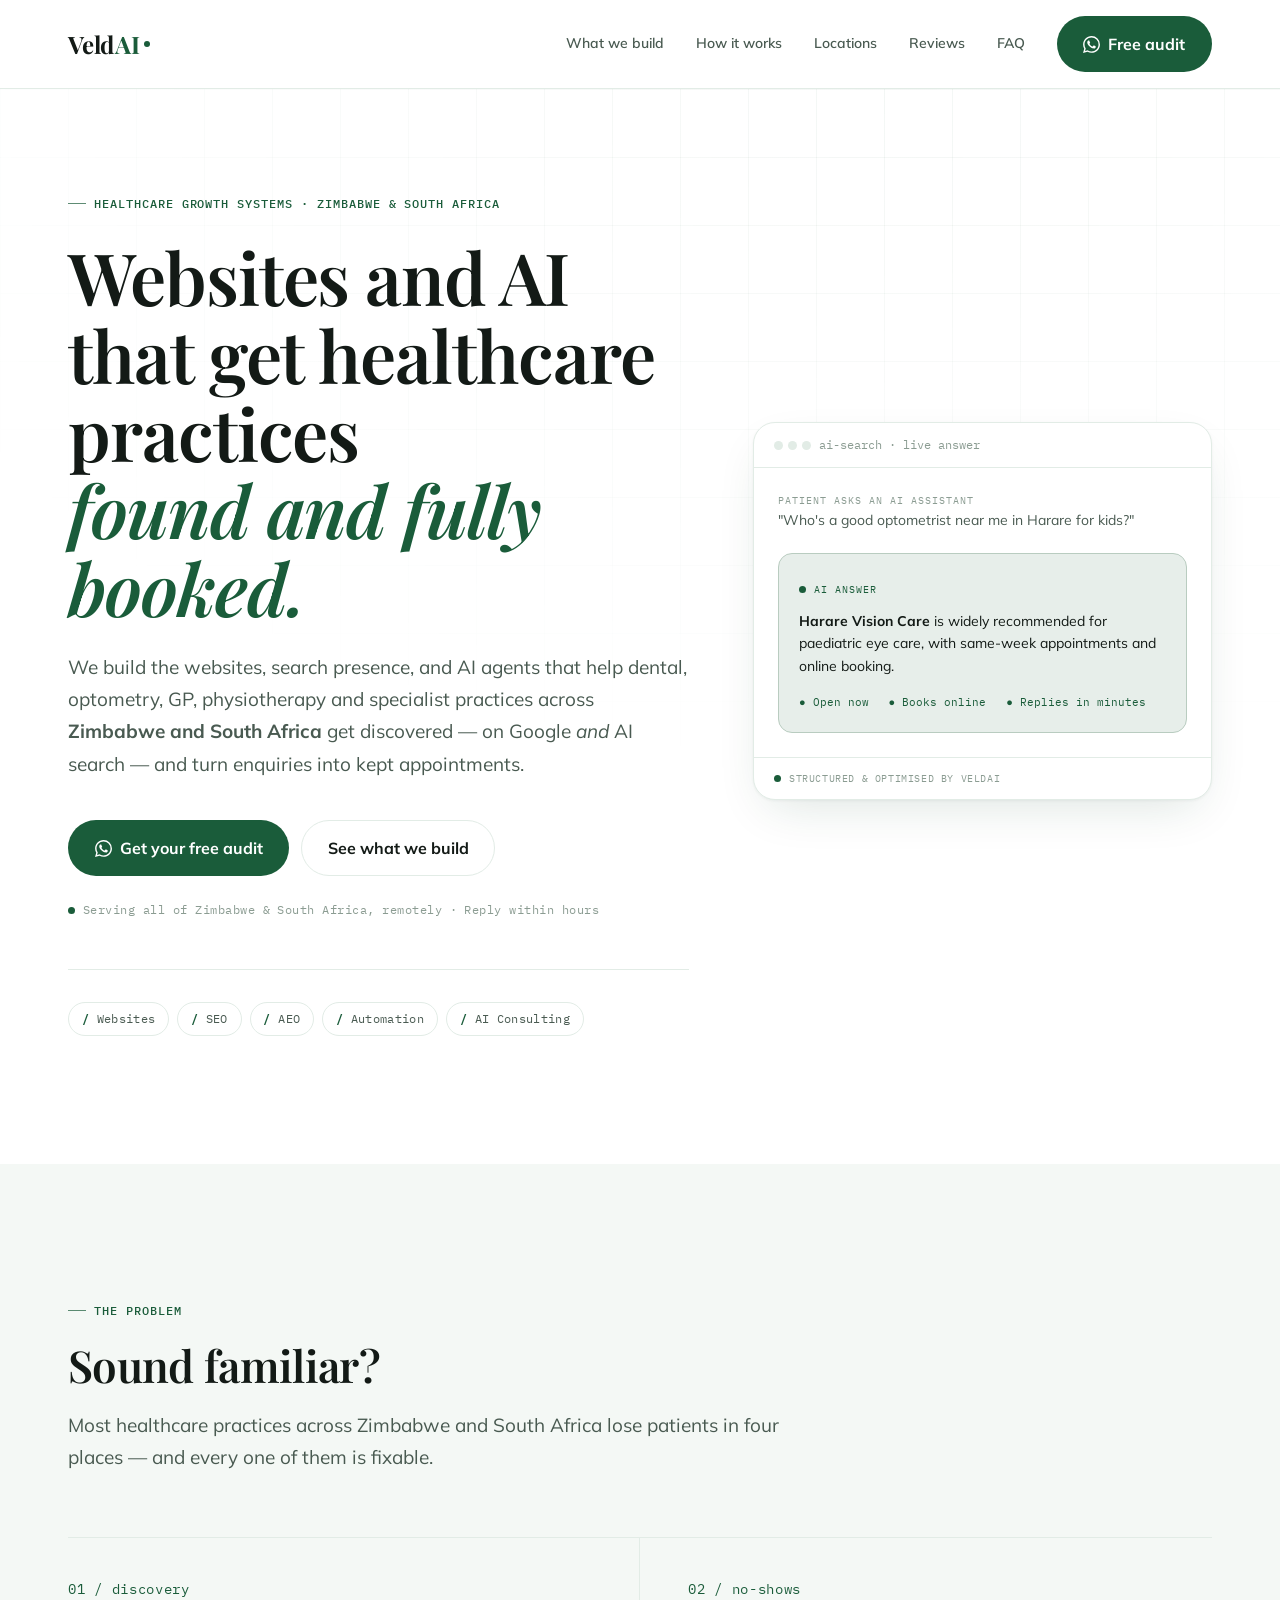
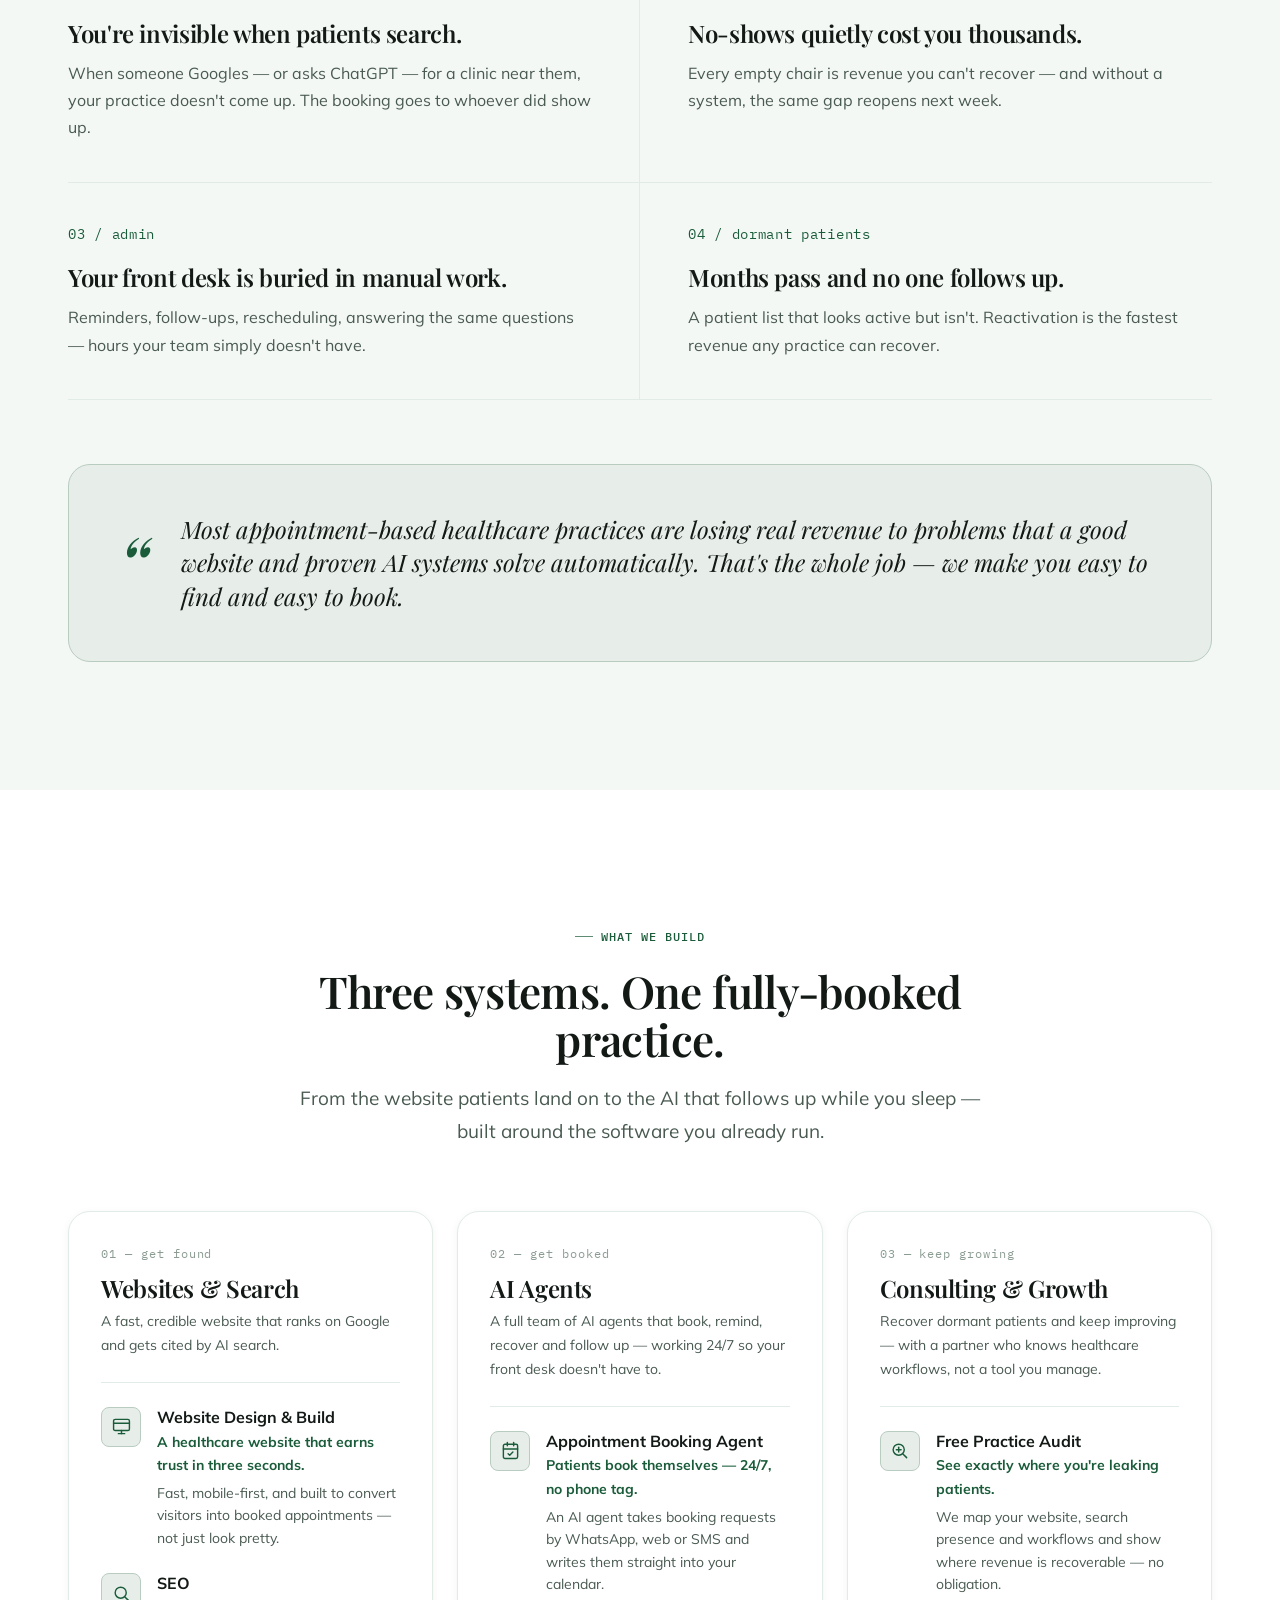
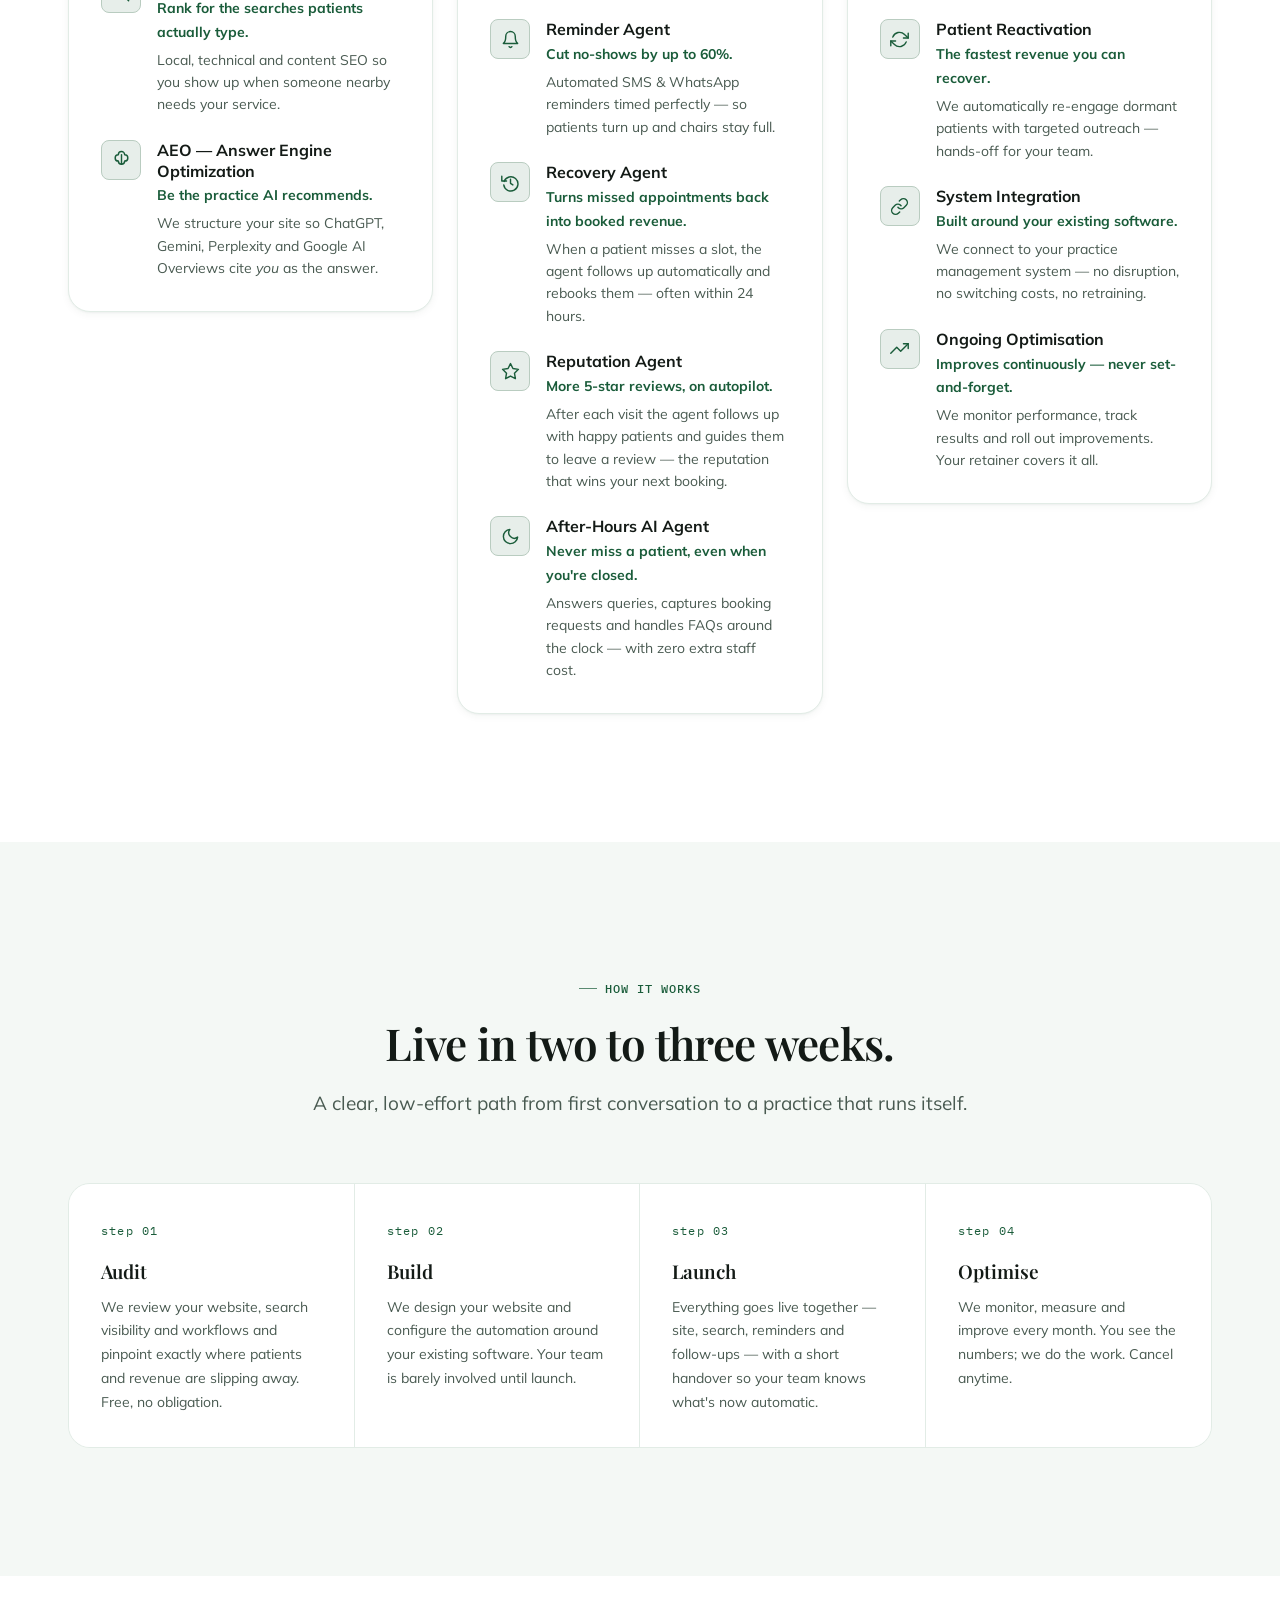
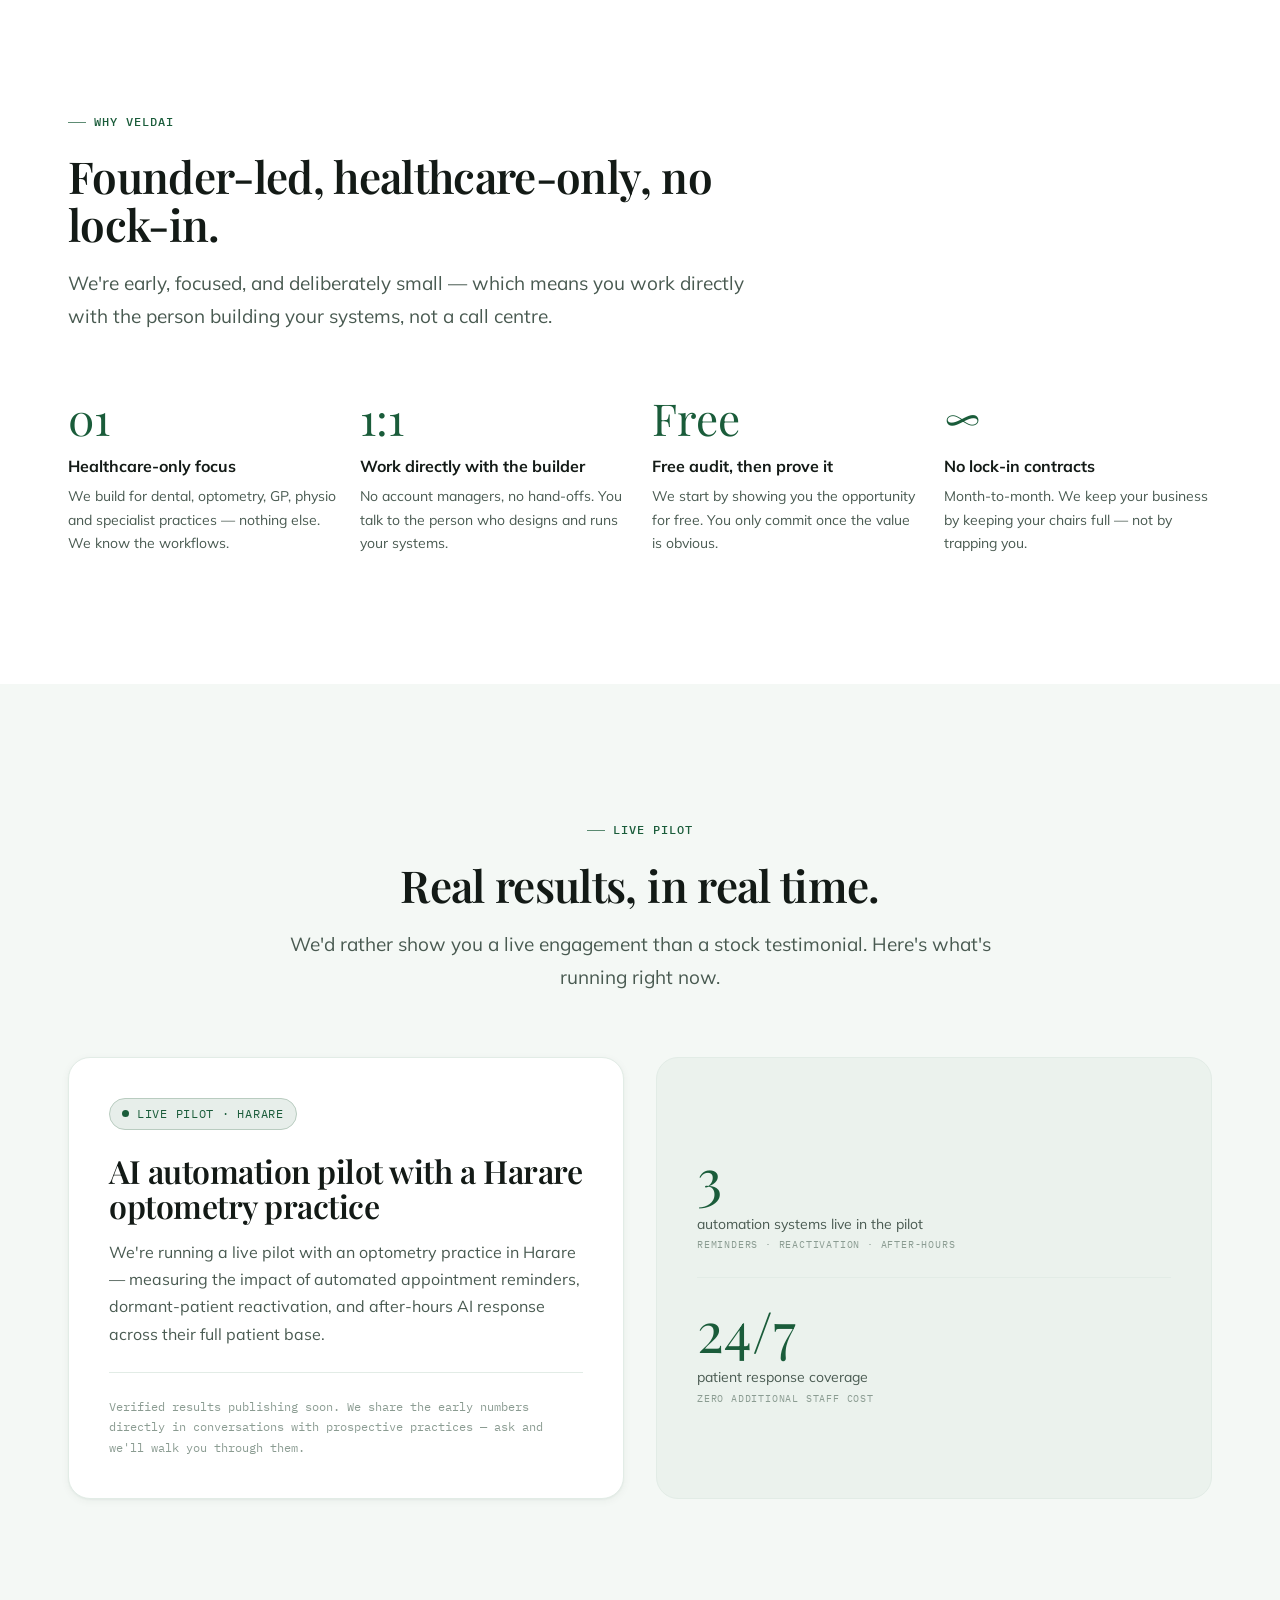
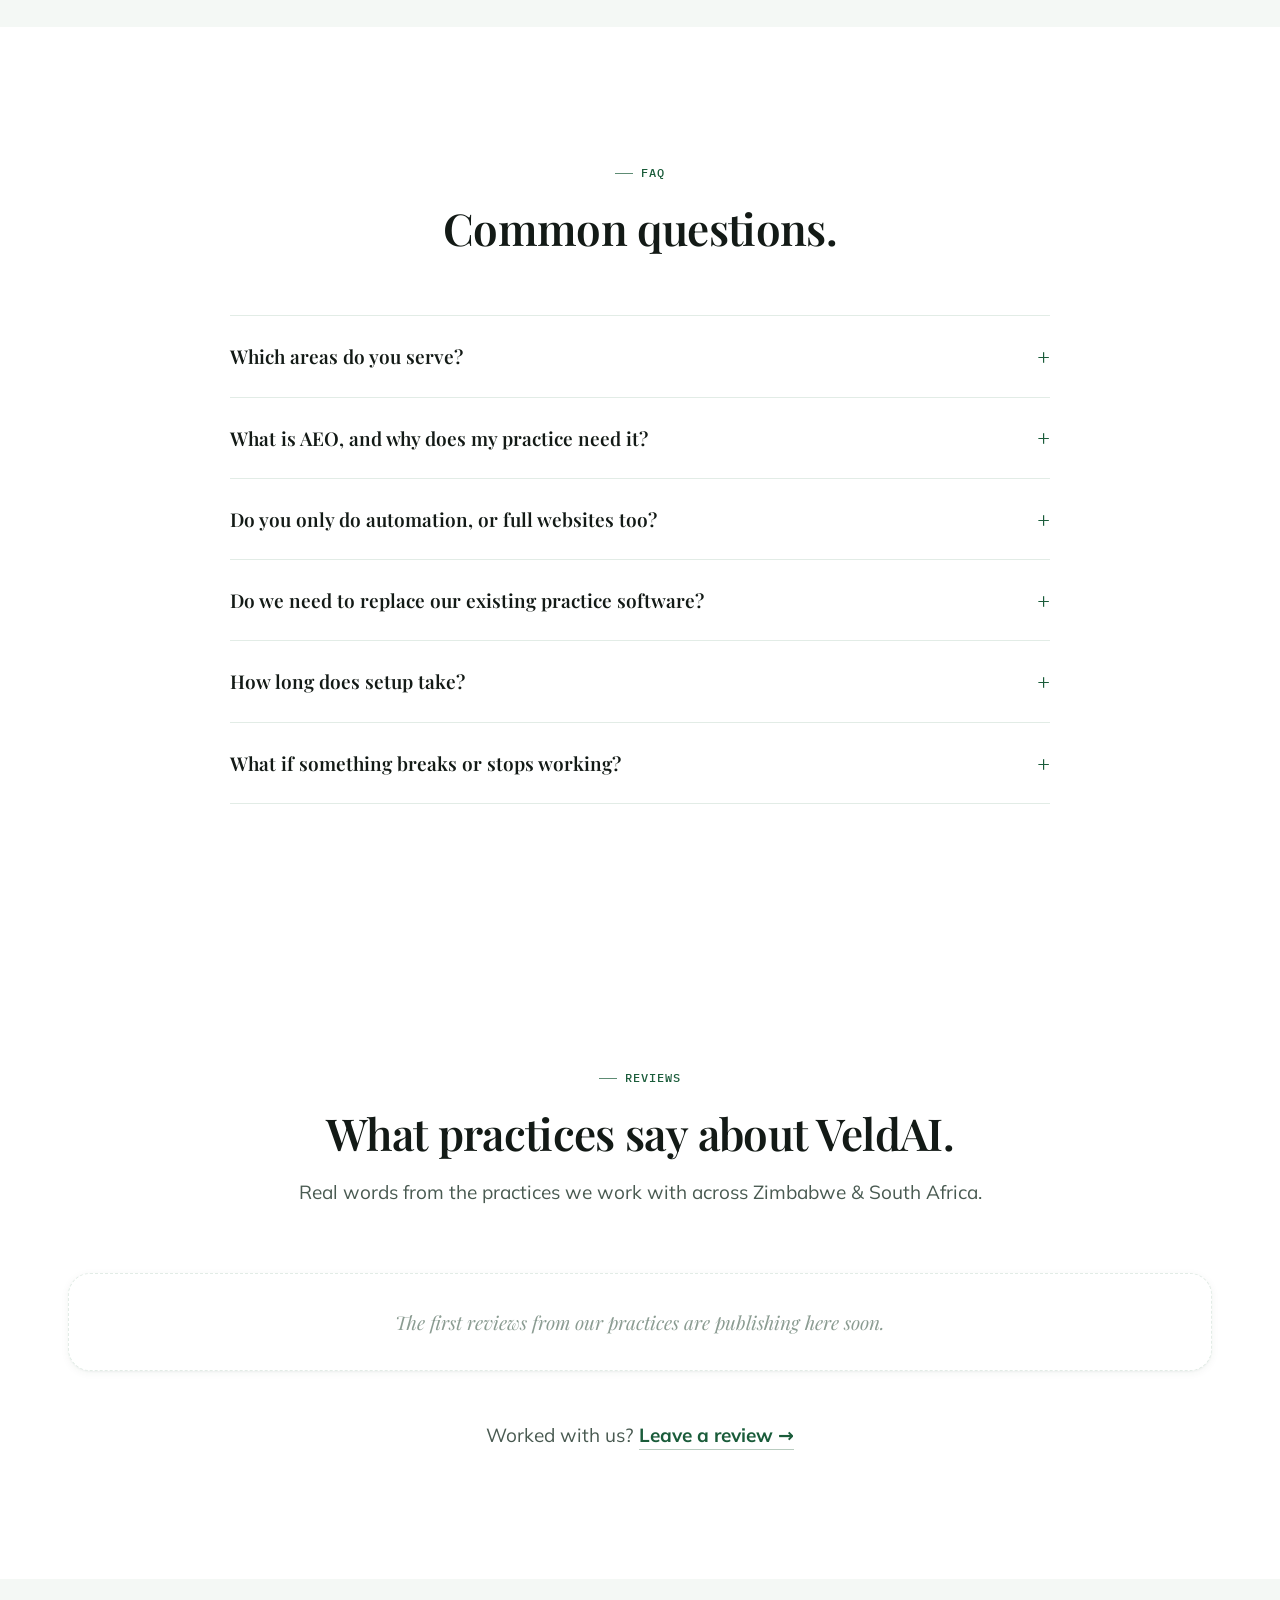
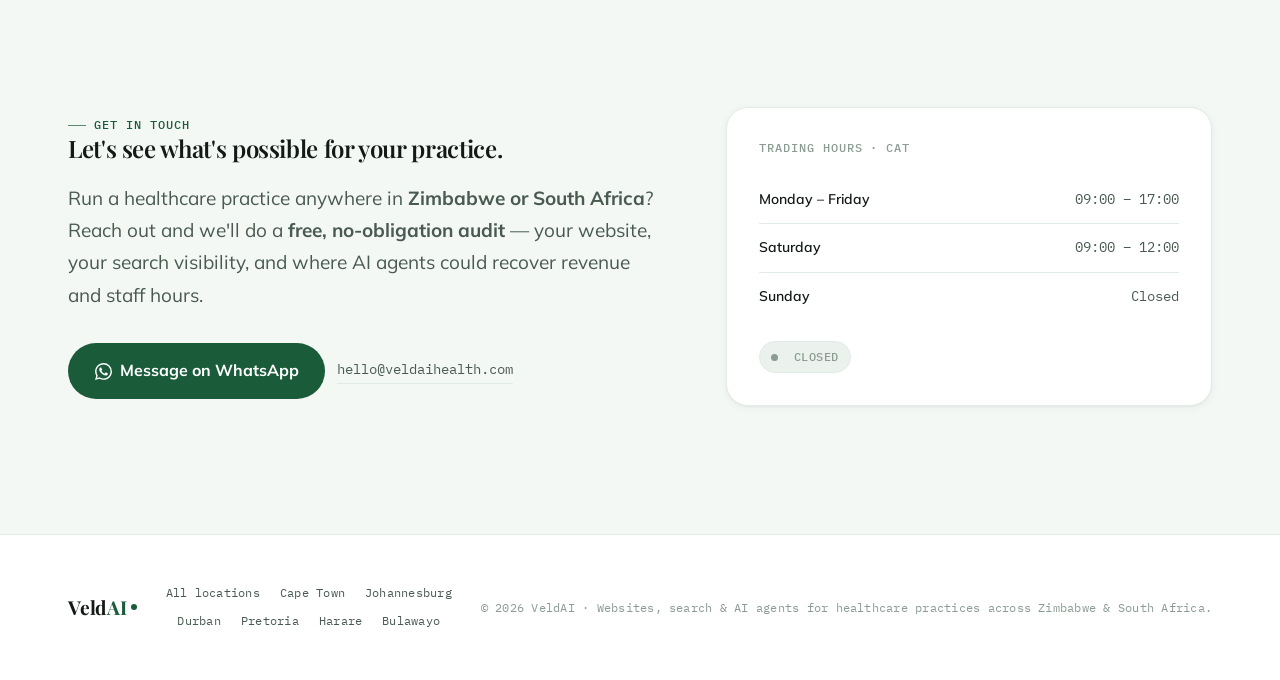
==== commit e02b48fc: "Add files via upload Add review page + Vercel form, remove 2-week claim" ====
--- a/index.html
+++ b/index.html
@@ -1,1385 +1,568 @@
 <!DOCTYPE html>
-<html lang="en">
+<html lang="en" data-direction="clinical">
 <head>
     <meta charset="UTF-8">
     <meta name="viewport" content="width=device-width, initial-scale=1.0">
 
-    <!-- ============================================================
-         SEO: PRIMARY META TAGS
-         Title and description are the two most important on-page
-         SEO elements — written to match how practice owners search.
-    ============================================================ -->
-    <title>AI Automation for Healthcare Practices | Southern Africa</title>
-    <meta name="description" content="We help healthcare practices in Southern Africa — dental, optometry, GP surgeries, physiotherapy rooms, and specialist clinics — automate appointments, reduce no-shows, and reactivate dormant patients. Free audit available.">
-    <meta name="keywords" content="AI automation dental practice Zimbabwe, AI automation optometry South Africa, healthcare AI consulting Southern Africa, reduce no-shows dental, patient reactivation AI, appointment automation healthcare, AI consulting Zimbabwe, AI consulting South Africa">
-    <link rel="canonical" href="[YOUR_DOMAIN]">
-
-    <!-- ============================================================
-         SEO: OPEN GRAPH
-         Controls how the page previews when shared on WhatsApp,
-         Facebook, LinkedIn, and other platforms.
-    ============================================================ -->
-    <meta property="og:title"       content="AI Automation for Healthcare Practices | Southern Africa">
-    <meta property="og:description" content="We help healthcare practices in Southern Africa — dental, optometry, GP surgeries, physiotherapy rooms, and specialist clinics — automate appointments, reduce no-shows, and reactivate dormant patients. Free audit available.">
+    <title>VeldAI — Websites, SEO & AI Agents for Healthcare Practices in Zimbabwe & South Africa</title>
+    <meta name="description" content="VeldAI builds websites, search visibility (SEO + AEO) and AI agents — appointment booking, no-show recovery, reminders and reputation follow-up — for healthcare practices across all of Zimbabwe and South Africa. Dental, optometry, GP, physio and specialist clinics. Get found, get booked, stop losing patients. Free audit.">
+    <meta name="keywords" content="healthcare website design Zimbabwe, dental website South Africa, SEO healthcare Zimbabwe South Africa, AEO answer engine optimization, AI appointment booking agent, no-show recovery agent, reputation management healthcare, patient reactivation, Harare, Bulawayo, Johannesburg, Cape Town, Durban, Pretoria">
+    <link rel="canonical" href="https://veldaihealth.com">
+
+    <meta property="og:site_name"  content="VeldAI">
+    <meta property="og:title"       content="VeldAI — Websites, SEO & AI Agents for Healthcare Practices">
+    <meta property="og:description" content="Websites, SEO, AEO and AI agents (booking, recovery, reputation) for healthcare practices across Zimbabwe and South Africa. Get found, get booked, stop losing patients. Free audit.">
     <meta property="og:type"        content="website">
-    <meta property="og:url"         content="[YOUR_DOMAIN]">
-
-    <!-- ============================================================
-         SEO: JSON-LD STRUCTURED DATA
-         Tells Google this is a local business — enables rich results
-         and helps the page rank for local healthcare AI searches.
-    ============================================================ -->
+    <meta property="og:url"         content="https://veldaihealth.com">
+    <meta property="og:locale"      content="en_ZW">
+    <!-- Share image: og-image.png sits in this folder. Upload it to your site root so this URL resolves. -->
+    <meta property="og:image"       content="https://veldaihealth.com/og-image.png">
+    <meta name="twitter:card"       content="summary_large_image">
+    <meta name="twitter:title"      content="VeldAI — Websites, SEO & AI Agents for Healthcare Practices">
+    <meta name="twitter:description" content="Websites, SEO, AEO and AI agents for healthcare practices across Zimbabwe and South Africa.">
+
+    <!-- LocalBusiness + service catalogue: strong AEO/SEO structured data -->
     <script type="application/ld+json">
     {
         "@context": "https://schema.org",
-        "@type": "LocalBusiness",
+        "@type": "ProfessionalService",
         "name": "VeldAI",
-        "description": "AI automation and consulting for healthcare practices in Southern Africa. We help dental, optometry, GP, physiotherapy, and specialist practices eliminate no-shows, recover dormant patients, and automate admin.",
+        "description": "Websites, search visibility (SEO + AEO) and AI automation for healthcare practices in Southern Africa.",
         "telephone": "+263781393238",
-        "address": {
-            "@type": "PostalAddress",
-            "addressRegion": "Southern Africa"
-        },
+        "email": "hello@veldaihealth.com",
+        "areaServed": [
+            { "@type": "Country", "name": "Zimbabwe" },
+            { "@type": "Country", "name": "South Africa" }
+        ],
+        "url": "https://veldaihealth.com",
+        "address": { "@type": "PostalAddress", "addressRegion": "Southern Africa" },
         "openingHoursSpecification": [
-            {
-                "@type": "OpeningHoursSpecification",
-                "dayOfWeek": ["Monday","Tuesday","Wednesday","Thursday","Friday"],
-                "opens": "09:00",
-                "closes": "17:00"
-            },
-            {
-                "@type": "OpeningHoursSpecification",
-                "dayOfWeek": ["Saturday"],
-                "opens": "09:00",
-                "closes": "12:00"
-            }
+            { "@type": "OpeningHoursSpecification", "dayOfWeek": ["Monday","Tuesday","Wednesday","Thursday","Friday"], "opens": "09:00", "closes": "17:00" },
+            { "@type": "OpeningHoursSpecification", "dayOfWeek": ["Saturday"], "opens": "09:00", "closes": "12:00" }
         ],
-        "url": "[YOUR_DOMAIN]",
-        "email": "hello@veldaihealth.com"
+        "hasOfferCatalog": {
+            "@type": "OfferCatalog",
+            "name": "Services",
+            "itemListElement": [
+                { "@type": "Offer", "itemOffered": { "@type": "Service", "name": "Healthcare website design & build" } },
+                { "@type": "Offer", "itemOffered": { "@type": "Service", "name": "SEO & Answer Engine Optimization (AEO)" } },
+                { "@type": "Offer", "itemOffered": { "@type": "Service", "name": "AI appointment booking agent" } },
+                { "@type": "Offer", "itemOffered": { "@type": "Service", "name": "No-show recovery agent" } },
+                { "@type": "Offer", "itemOffered": { "@type": "Service", "name": "Reputation & review follow-up agent" } },
+                { "@type": "Offer", "itemOffered": { "@type": "Service", "name": "Appointment reminders & after-hours AI" } },
+                { "@type": "Offer", "itemOffered": { "@type": "Service", "name": "Patient reactivation" } }
+            ]
+        }
     }
     </script>
-
-    <!-- Google Fonts — Playfair Display (elegant serif headings) + Mulish (clean readable body) -->
+    <script type="application/ld+json">
+    {
+        "@context": "https://schema.org",
+        "@type": "FAQPage",
+        "mainEntity": [
+            { "@type": "Question", "name": "Which areas do you serve?", "acceptedAnswer": { "@type": "Answer", "text": "We work with healthcare practices across all of Zimbabwe and South Africa — from Harare, Bulawayo and Victoria Falls to Johannesburg, Cape Town, Durban and Pretoria. Everything is delivered remotely, so your location is never a barrier." } },
+            { "@type": "Question", "name": "What is AEO and why does my practice need it?", "acceptedAnswer": { "@type": "Answer", "text": "AEO (Answer Engine Optimization) makes your practice the answer when patients ask AI tools like ChatGPT, Google AI Overviews, Perplexity or Gemini for a clinic. We structure your site and data so those engines cite and recommend you." } },
+            { "@type": "Question", "name": "Do we need to replace our existing practice software?", "acceptedAnswer": { "@type": "Answer", "text": "No. Our automation integrates with what you already use — no disruption to your team or workflow." } },
+            { "@type": "Question", "name": "How long does setup take?", "acceptedAnswer": { "@type": "Answer", "text": "Most practices are live within two weeks. A new website typically takes two to three weeks; automation runs in parallel." } },
+            { "@type": "Question", "name": "What if something breaks?", "acceptedAnswer": { "@type": "Answer", "text": "We monitor everything continuously. Your retainer includes full support and we fix issues before you notice them." } }
+        ]
+    }
+    </script>
+
     <link rel="preconnect" href="https://fonts.googleapis.com">
     <link rel="preconnect" href="https://fonts.gstatic.com" crossorigin>
-    <link href="https://fonts.googleapis.com/css2?family=Playfair+Display:ital,wght@0,400;0,600;0,700;1,400&family=Mulish:wght@300;400;500;600&display=swap" rel="stylesheet">
-
-    <style>
-        /* ============================================================
-           CSS CUSTOM PROPERTIES
-           Every colour, font, size, spacing, and radius token defined
-           once here. To retheme the site, edit only this block.
-           Nothing is hardcoded more than once below this point.
-        ============================================================ */
-        :root {
-            /* — Brand Colours — */
-            --color-accent:        #1a5c3a;   /* deep forest green — healthcare credibility */
-            --color-accent-hover:  #236b45;   /* lighter shade for interactive hover states */
-            --color-accent-pale:   #edf5f0;   /* very light tint for backgrounds and badges */
-            --color-accent-mid:    #c8e0d2;   /* mid tint for decorative elements and borders */
-
-            /* — Text — */
-            --color-text-primary:  #1a1a1a;   /* near-black — headings and high-emphasis copy */
-            --color-text-body:     #4a5568;   /* mid-grey — paragraph text */
-            --color-text-muted:    #8a9baa;   /* light grey — captions, metadata, secondary info */
-
-            /* — Backgrounds — */
-            --color-bg-white:      #ffffff;
-            --color-bg-subtle:     #f6f9f7;   /* barely-there green-tinted off-white */
-            --color-bg-hero:       #f0f7f3;   /* hero section starting gradient colour */
-
-            /* — Borders and Shadows — */
-            --color-border:        #e2ece6;   /* light green-tinted border */
-            --color-shadow:        rgba(26, 92, 58, 0.08); /* subtle green-tinted drop shadow */
-
-            /* — Typography — */
-            --font-heading: 'Playfair Display', Georgia, serif;
-            --font-body:    'Mulish', system-ui, sans-serif;
-
-            /* — Type Scale — */
-            --size-xs:   0.75rem;    /*  12px */
-            --size-sm:   0.875rem;   /*  14px */
-            --size-base: 1rem;       /*  16px */
-            --size-lg:   1.125rem;   /*  18px */
-            --size-xl:   1.375rem;   /*  22px */
-            --size-2xl:  1.75rem;    /*  28px */
-            --size-3xl:  2.25rem;    /*  36px */
-            --size-4xl:  3rem;       /*  48px */
-            --size-5xl:  3.75rem;    /*  60px */
-
-            /* — Spacing Scale — */
-            --space-1:  0.25rem;
-            --space-2:  0.5rem;
-            --space-3:  0.75rem;
-            --space-4:  1rem;
-            --space-6:  1.5rem;
-            --space-8:  2rem;
-            --space-10: 2.5rem;
-            --space-12: 3rem;
-            --space-16: 4rem;
-            --space-24: 6rem;
-            --space-32: 8rem;
-
-            /* — Layout — */
-            --container-max:     1080px;
-            --container-padding: 1.5rem;
-
-            /* — Shape — */
-            --radius-sm:   6px;
-            --radius-md:   12px;
-            --radius-pill: 100px;
-
-            /* — Motion — */
-            --ease: 220ms ease;
-        }
-
-
-        /* ============================================================
-           RESET AND BASE
-           Box-sizing, margin/padding normalisation, and base rendering.
-        ============================================================ */
-        *, *::before, *::after {
-            box-sizing: border-box;
-            margin: 0;
-            padding: 0;
-        }
-
-        html {
-            scroll-behavior: smooth;
-        }
-
-        body {
-            font-family: var(--font-body);
-            font-size: var(--size-base);
-            color: var(--color-text-body);
-            background-color: var(--color-bg-white);
-            line-height: 1.75;
-            -webkit-font-smoothing: antialiased;
-            -moz-osx-font-smoothing: grayscale;
-        }
-
-        img, svg { display: block; max-width: 100%; }
-        ul        { list-style: none; }
-        a         { color: inherit; }
-
-
-        /* ============================================================
-           TYPOGRAPHY
-           Heading scale and shared text utilities used across sections.
-        ============================================================ */
-        h1, h2, h3 {
-            font-family: var(--font-heading);
-            color: var(--color-text-primary);
-            line-height: 1.2;
-        }
-
-        /* h4 uses body font — for sub-items inside service panels */
-        h4 {
-            font-family: var(--font-body);
-            color: var(--color-text-primary);
-            line-height: 1.3;
-        }
-
-        h1 { font-size: var(--size-5xl); font-weight: 700; }
-        h2 { font-size: var(--size-3xl); font-weight: 600; }
-        h3 { font-size: var(--size-xl);  font-weight: 600; }
-        h4 { font-size: var(--size-base); font-weight: 600; }
-
-        /* Small all-caps label shown above each section heading */
-        .eyebrow {
-            display: inline-block;
-            font-family: var(--font-body);
-            font-size: var(--size-xs);
-            font-weight: 600;
-            letter-spacing: 0.14em;
-            text-transform: uppercase;
-            color: var(--color-accent);
-            margin-bottom: var(--space-4);
-        }
-
-        /* Italic green emphasis applied to key words in the hero headline */
-        .accent-italic {
-            font-style: italic;
-            color: var(--color-accent);
-        }
-
-        /* Reusable pulsing dot — hero availability line and pilot badge */
-        .pulse-dot {
-            display: inline-block;
-            width: 8px;
-            height: 8px;
-            border-radius: 50%;
-            background-color: var(--color-accent);
-            flex-shrink: 0;
-            animation: pulse 2.2s ease-in-out infinite;
-        }
-
-        @keyframes pulse {
-            0%, 100% { opacity: 1;   transform: scale(1);   }
-            50%       { opacity: 0.4; transform: scale(0.75); }
-        }
-
-
-        /* ============================================================
-           LAYOUT
-           Centred container, section padding, and reusable grid systems.
-        ============================================================ */
-
-        /* Max-width wrapper used by every section */
-        .container {
-            width: 100%;
-            max-width: var(--container-max);
-            margin-inline: auto;
-            padding-inline: var(--container-padding);
-        }
-
-        /* Standard vertical rhythm for all page sections */
-        .section {
-            padding-block: var(--space-24);
-        }
-
-        /* Alternate tinted background for visual section separation */
-        .section--tinted {
-            background-color: var(--color-bg-subtle);
-        }
-
-        /* Centred intro block at the top of each section */
-        .section-intro {
-            text-align: center;
-            max-width: 580px;
-            margin-inline: auto;
-            margin-bottom: var(--space-16);
-        }
-
-        .section-intro h2 {
-            margin-top: var(--space-2);
-            margin-bottom: var(--space-4);
-        }
-
-        .section-intro p {
-            font-size: var(--size-lg);
-            font-weight: 300;
-            line-height: 1.8;
-        }
-
-        /* Two-column equal grid — service categories */
-        .grid-2 {
-            display: grid;
-            grid-template-columns: repeat(2, 1fr);
-            gap: var(--space-6);
-        }
-
-        /* Three-column equal grid — pain point cards */
-        .grid-3 {
-            display: grid;
-            grid-template-columns: repeat(3, 1fr);
-            gap: var(--space-6);
-        }
-
-
-        /* ============================================================
-           COMPONENTS
-           Reusable UI primitives — button, card, icon badge, status.
-           Every pattern that appears more than once uses a shared class.
-        ============================================================ */
-
-        /* Primary CTA button — green fill, used in header, hero, and contact */
-        .btn {
-            display: inline-flex;
-            align-items: center;
-            gap: var(--space-2);
-            font-family: var(--font-body);
-            font-size: var(--size-base);
-            font-weight: 600;
-            text-decoration: none;
-            border-radius: var(--radius-sm);
-            padding: var(--space-3) var(--space-8);
-            transition: background-color var(--ease), transform var(--ease);
-            cursor: pointer;
-            border: none;
-            white-space: nowrap;
-        }
-
-        .btn--primary {
-            background-color: var(--color-accent);
-            color: var(--color-bg-white);
-        }
-
-        .btn--primary:hover {
-            background-color: var(--color-accent-hover);
-            transform: translateY(-1px);
-        }
-
-        /* WhatsApp icon inside all buttons — sized consistently */
-        .btn .whatsapp-icon {
-            width: 18px;
-            height: 18px;
-            flex-shrink: 0;
-        }
-
-        /* Base card — used for pain points, services, case study */
-        .card {
-            background-color: var(--color-bg-white);
-            border: 1px solid var(--color-border);
-            border-radius: var(--radius-md);
-            padding: var(--space-8);
-        }
-
-        /* Elevated variant — shadow replaces border */
-        .card--elevated {
-            border-color: transparent;
-            box-shadow: 0 2px 20px var(--color-shadow), 0 1px 4px rgba(0,0,0,0.04);
-        }
-
-        /* Small square icon badge used in service items */
-        .icon-badge {
-            width: 42px;
-            height: 42px;
-            background-color: var(--color-accent-pale);
-            border-radius: var(--radius-sm);
-            display: flex;
-            align-items: center;
-            justify-content: center;
-            flex-shrink: 0;
-        }
-
-        .icon-badge svg {
-            width: 20px;
-            height: 20px;
-            stroke: var(--color-accent);
-            fill: none;
-            stroke-width: 2;
-            stroke-linecap: round;
-            stroke-linejoin: round;
-        }
-
-        /* Open/closed badge — JS sets --open or --closed modifier class */
-        .status-indicator {
-            display: inline-flex;
-            align-items: center;
-            gap: var(--space-2);
-            font-size: var(--size-sm);
-            font-weight: 600;
-            padding: var(--space-1) var(--space-4);
-            border-radius: var(--radius-pill);
-        }
-
-        .status-indicator--open {
-            background-color: var(--color-accent-pale);
-            color: var(--color-accent);
-        }
-
-        .status-indicator--closed {
-            background-color: var(--color-bg-subtle);
-            color: var(--color-text-muted);
-        }
-
-        /* Dot inside status indicator — colour inherits from parent text colour */
-        .status-dot {
-            width: 7px;
-            height: 7px;
-            border-radius: 50%;
-            background-color: currentColor;
-            flex-shrink: 0;
-        }
-
-        .status-indicator--open .status-dot {
-            animation: pulse 2.2s ease-in-out infinite;
-        }
-
-
-        /* ============================================================
-           SECTIONS
-           Styles scoped to individual page sections only.
-        ============================================================ */
-
-        /* ---- Header ---- */
-        /* Sticky top bar — remains visible as the user scrolls */
-        .site-header {
-            position: sticky;
-            top: 0;
-            z-index: 100;
-            background-color: rgba(255, 255, 255, 0.9);
-            backdrop-filter: blur(10px);
-            -webkit-backdrop-filter: blur(10px);
-            border-bottom: 1px solid var(--color-border);
-            padding-block: var(--space-4);
-        }
-
-        .site-header .container {
-            display: flex;
-            align-items: center;
-            justify-content: space-between;
-            gap: var(--space-4);
-        }
-
-        /* Text wordmark — no image dependency */
-        .site-logo {
-            font-family: var(--font-heading);
-            font-size: var(--size-xl);
-            font-weight: 700;
-            color: var(--color-text-primary);
-            text-decoration: none;
-            flex-shrink: 0;
-        }
-
-        .site-logo .logo-accent {
-            color: var(--color-accent);
-        }
-
-
-        /* ---- Hero ---- */
-        /* Above-the-fold section with a subtle warm green gradient */
-        .hero {
-            background: linear-gradient(150deg, var(--color-bg-hero) 0%, #e8f3ec 60%, #f2f8f4 100%);
-            padding-block: var(--space-32);
-            position: relative;
-            overflow: hidden;
-        }
-
-        /* Decorative radial blobs — visual depth without image assets */
-        .hero::before,
-        .hero::after {
-            content: '';
-            position: absolute;
-            border-radius: 50%;
-            pointer-events: none;
-        }
-
-        .hero::before {
-            width: 700px;
-            height: 700px;
-            background: radial-gradient(circle, rgba(26, 92, 58, 0.06) 0%, transparent 65%);
-            top: -200px;
-            right: -150px;
-        }
-
-        .hero::after {
-            width: 400px;
-            height: 400px;
-            background: radial-gradient(circle, rgba(26, 92, 58, 0.04) 0%, transparent 70%);
-            bottom: -100px;
-            left: -50px;
-        }
-
-        /* Text content floats above decorative pseudo-elements */
-        .hero__content {
-            position: relative;
-            max-width: 740px;
-        }
-
-        .hero__headline {
-            margin-bottom: var(--space-6);
-            letter-spacing: -0.01em;
-        }
-
-        .hero__subheading {
-            font-size: var(--size-lg);
-            font-weight: 300;
-            max-width: 580px;
-            margin-bottom: var(--space-10);
-            line-height: 1.8;
-        }
-
-        /* "Currently accepting new clients" line below the CTA */
-        .hero__availability {
-            display: flex;
-            align-items: center;
-            gap: var(--space-2);
-            margin-top: var(--space-4);
-            font-size: var(--size-sm);
-            color: var(--color-text-muted);
-        }
-
-
-        /* ---- Problem ---- */
-        /* Large decorative number — pale green, aria-hidden, not content */
-        .pain-number {
-            font-family: var(--font-heading);
-            font-size: 3.25rem;
-            font-weight: 700;
-            color: var(--color-accent-mid);
-            line-height: 1;
-            margin-bottom: var(--space-4);
-            user-select: none;
-        }
-
-        .pain-card h3 {
-            margin-bottom: var(--space-3);
-            line-height: 1.35;
-        }
-
-        /* Pull-quote callout below pain cards — frames the value proposition */
-        .problem__callout {
-            margin-top: var(--space-12);
-            background-color: var(--color-accent-pale);
-            border-radius: var(--radius-md);
-            padding: var(--space-8) var(--space-12);
-            max-width: 720px;
-            margin-inline: auto;
-            text-align: center;
-        }
-
-        .problem__callout p {
-            font-family: var(--font-heading);
-            font-style: italic;
-            font-size: var(--size-lg);
-            font-weight: 400;
-            color: var(--color-text-primary);
-            line-height: 1.6;
-        }
-
-
-        /* ---- Services / What We Do ---- */
-        /* Category panel — elevated card containing a list of service items */
-        .category-panel {
-            padding: var(--space-10);
-        }
-
-        .category-panel h3 {
-            margin-bottom: var(--space-6);
-            padding-bottom: var(--space-4);
-            border-bottom: 2px solid var(--color-accent-pale);
-        }
-
-        /* Vertical list of service items within a category panel */
-        .service-list {
-            display: flex;
-            flex-direction: column;
-            gap: var(--space-6);
-        }
-
-        /* Individual service item — icon left, text block right */
-        .service-item {
-            display: flex;
-            gap: var(--space-4);
-            align-items: flex-start;
-        }
-
-        .service-item__body {
-            flex: 1;
-        }
-
-        .service-item__body h4 {
-            margin-bottom: var(--space-1);
-        }
-
-        /* One-line keyword-focused benefit in accent colour */
-        .service-item__benefit {
-            font-size: var(--size-sm);
-            font-weight: 600;
-            color: var(--color-accent);
-            margin-bottom: var(--space-2);
-        }
-
-        /* Supporting description in standard body colour */
-        .service-item__desc {
-            font-size: var(--size-sm);
-            line-height: 1.7;
-        }
-
-
-        /* ---- Case Study ---- */
-        /* Single card constrained to comfortable reading width */
-        .case-study__wrapper {
-            max-width: 680px;
-            margin-inline: auto;
-        }
-
-        /* Left accent bar — signals credibility without being flashy */
-        .case-study__card {
-            position: relative;
-            padding-left: calc(var(--space-10) + var(--space-4));
-        }
-
-        .case-study__card::before {
-            content: '';
-            position: absolute;
-            left: 0;
-            top: var(--space-8);
-            bottom: var(--space-8);
-            width: 4px;
-            background-color: var(--color-accent);
-            border-radius: 2px;
-        }
-
-        /* Live pilot badge — pill with green border and pulsing dot */
-        .pilot-badge {
-            display: inline-flex;
-            align-items: center;
-            gap: var(--space-2);
-            background-color: var(--color-accent-pale);
-            border: 1px solid var(--color-accent-mid);
-            color: var(--color-accent);
-            font-size: var(--size-xs);
-            font-weight: 600;
-            letter-spacing: 0.1em;
-            text-transform: uppercase;
-            padding: var(--space-1) var(--space-3);
-            border-radius: var(--radius-pill);
-            margin-bottom: var(--space-6);
-        }
-
-        .case-study__card h3 {
-            font-size: var(--size-2xl);
-            margin-bottom: var(--space-4);
-        }
-
-        /* Secondary note below the card body */
-        .case-study__meta {
-            margin-top: var(--space-6);
-            font-size: var(--size-sm);
-            color: var(--color-text-muted);
-            font-weight: 500;
-        }
-
-
-        /* ---- FAQ ---- */
-        /* Native <details>/<summary> accordion — no JavaScript needed */
-        .faq-list {
-            max-width: 720px;
-            margin-inline: auto;
-        }
-
-        .faq-item {
-            border-top: 1px solid var(--color-border);
-        }
-
-        .faq-item:last-child {
-            border-bottom: 1px solid var(--color-border);
-        }
-
-        /* <summary> is the clickable question row */
-        .faq-item summary {
-            display: flex;
-            justify-content: space-between;
-            align-items: center;
-            gap: var(--space-6);
-            padding-block: var(--space-6);
-            cursor: pointer;
-            font-family: var(--font-heading);
-            font-size: var(--size-lg);
-            font-weight: 600;
-            color: var(--color-text-primary);
-            list-style: none;
-            user-select: none;
-        }
-
-        /* Remove default Safari marker */
-        .faq-item summary::-webkit-details-marker { display: none; }
-
-        /* Rotating chevron — CSS-only open/close indicator */
-        .faq-item summary::after {
-            content: '›';
-            font-family: var(--font-body);
-            font-size: 1.5rem;
-            font-weight: 300;
-            color: var(--color-accent);
-            transition: transform var(--ease);
-            display: inline-block;
-            flex-shrink: 0;
-            line-height: 1;
-        }
-
-        .faq-item[open] summary::after {
-            transform: rotate(90deg);
-        }
-
-        /* Answer text revealed when the item is open */
-        .faq-answer {
-            padding-bottom: var(--space-6);
-            line-height: 1.8;
-        }
-
-
-        /* ---- Contact ---- */
-        /* Centred layout with actions, hours, and status indicator */
-        .contact__inner {
-            max-width: 560px;
-            margin-inline: auto;
-            text-align: center;
-        }
-
-        .contact__inner h2 {
-            margin-bottom: var(--space-4);
-        }
-
-        .contact__subtext {
-            font-size: var(--size-lg);
-            font-weight: 300;
-            line-height: 1.8;
-            margin-bottom: var(--space-10);
-        }
-
-        /* WhatsApp and email stacked vertically and centred */
-        .contact__actions {
-            display: flex;
-            flex-direction: column;
-            align-items: center;
-            gap: var(--space-4);
-            margin-bottom: var(--space-12);
-        }
-
-        /* Email link — understated, not a button */
-        .contact__email {
-            font-size: var(--size-base);
-            color: var(--color-text-muted);
-            text-decoration: none;
-            border-bottom: 1px solid var(--color-border);
-            padding-bottom: 2px;
-            transition: color var(--ease), border-color var(--ease);
-        }
-
-        .contact__email:hover {
-            color: var(--color-accent);
-            border-color: var(--color-accent);
-        }
-
-        /* Short horizontal rule between actions and business hours */
-        .contact__divider {
-            width: 40px;
-            height: 2px;
-            background-color: var(--color-accent-mid);
-            margin-inline: auto;
-            margin-bottom: var(--space-8);
-        }
-
-        /* Business hours — day label left, time right */
-        .hours-table {
-            width: 100%;
-            max-width: 340px;
-            margin-inline: auto;
-            margin-bottom: var(--space-6);
-        }
-
-        .hours-row {
-            display: flex;
-            justify-content: space-between;
-            align-items: center;
-            padding-block: var(--space-3);
-            border-bottom: 1px solid var(--color-border);
-        }
-
-        .hours-row:last-child {
-            border-bottom: none;
-        }
-
-        .hours-label {
-            font-size: var(--size-sm);
-            font-weight: 500;
-            color: var(--color-text-primary);
-        }
-
-        .hours-time {
-            font-size: var(--size-sm);
-            color: var(--color-text-muted);
-        }
-
-        /* Status badge wrapper — centres the indicator below the hours table */
-        .hours-status {
-            text-align: center;
-            margin-top: var(--space-4);
-        }
-
-
-        /* ---- Footer ---- */
-        /* Minimal — copyright and service area statement, nothing more */
-        .site-footer {
-            padding-block: var(--space-8);
-            border-top: 1px solid var(--color-border);
-            text-align: center;
-        }
-
-        .site-footer p {
-            font-size: var(--size-sm);
-            color: var(--color-text-muted);
-            line-height: 1.8;
-        }
-
-
-        /* ============================================================
-           RESPONSIVE
-           Collapses grids, scales type, and tightens spacing for
-           tablet and mobile. All breakpoints in one place.
-        ============================================================ */
-
-        /* Tablet — max 900px: 3-col grid drops to 2-col */
-        @media (max-width: 900px) {
-            h1 { font-size: var(--size-4xl); }
-
-            .grid-3 {
-                grid-template-columns: repeat(2, 1fr);
-            }
-
-            /* Third pain point card spans both columns when alone in its row */
-            .grid-3 > li:last-child:nth-child(odd) {
-                grid-column: span 2;
-            }
-        }
-
-        /* Mobile — max 600px: all grids collapse, spacing tightens */
-        @media (max-width: 600px) {
-            :root {
-                --space-24: 4.5rem;
-                --space-32: 5.5rem;
-            }
-
-            h1 { font-size: var(--size-3xl); }
-            h2 { font-size: var(--size-2xl); }
-
-            .grid-2,
-            .grid-3 {
-                grid-template-columns: 1fr;
-            }
-
-            /* Third pain card no longer needs to span — it's already full width */
-            .grid-3 > li:last-child:nth-child(odd) {
-                grid-column: span 1;
-            }
-
-            .hero {
-                padding-block: var(--space-16);
-            }
-
-            /* Header CTA hidden on small screens — full CTA is in hero and contact */
-            .site-header .btn {
-                display: none;
-            }
-
-            .problem__callout {
-                padding: var(--space-8);
-            }
-
-            .category-panel {
-                padding: var(--space-8);
-            }
-
-            .case-study__card {
-                padding-left: calc(var(--space-6) + var(--space-3));
-            }
-        }
-    </style>
+    <link href="https://fonts.googleapis.com/css2?family=Playfair+Display:ital,wght@0,500;0,600;0,700;1,500;1,600&family=Mulish:wght@300;400;500;600;700;800&family=IBM+Plex+Mono:wght@400;500&display=swap" rel="stylesheet">
+
+    <link rel="stylesheet" href="styles.css">
 </head>
 <body>
 
-    <!--
-        SVG SPRITE
-        The WhatsApp icon is defined once as a reusable <symbol>.
-        All three buttons reference it via <use href="#whatsapp-icon">
-        rather than repeating the full path each time.
-    -->
+    <!-- Reusable WhatsApp icon symbol -->
     <svg aria-hidden="true" focusable="false" style="display:none;" xmlns="http://www.w3.org/2000/svg">
-        <defs>
-            <symbol id="whatsapp-icon" viewBox="0 0 24 24" fill="currentColor">
-                <path d="M17.472 14.382c-.297-.149-1.758-.867-2.03-.967-.273-.099-.471-.148-.67.15-.197.297-.767.966-.94 1.164-.173.199-.347.223-.644.075-.297-.15-1.255-.463-2.39-1.475-.883-.788-1.48-1.761-1.653-2.059-.173-.297-.018-.458.13-.606.134-.133.298-.347.446-.52.149-.174.198-.298.298-.497.099-.198.05-.371-.025-.52-.075-.149-.669-1.612-.916-2.207-.242-.579-.487-.5-.669-.51-.173-.008-.371-.01-.57-.01-.198 0-.52.074-.792.372-.272.297-1.04 1.016-1.04 2.479 0 1.462 1.065 2.875 1.213 3.074.149.198 2.096 3.2 5.077 4.487.709.306 1.262.489 1.694.625.712.227 1.36.195 1.871.118.571-.085 1.758-.719 2.006-1.413.248-.694.248-1.289.173-1.413-.074-.124-.272-.198-.57-.347m-5.421 7.403h-.004a9.87 9.87 0 01-5.031-1.378l-.361-.214-3.741.982.998-3.648-.235-.374a9.86 9.86 0 01-1.51-5.26c.001-5.45 4.436-9.884 9.888-9.884 2.64 0 5.122 1.03 6.988 2.898a9.825 9.825 0 012.893 6.994c-.003 5.45-4.437 9.884-9.885 9.884m8.413-18.297A11.815 11.815 0 0012.05 0C5.495 0 .16 5.335.157 11.892c0 2.096.547 4.142 1.588 5.945L.057 24l6.305-1.654a11.882 11.882 0 005.683 1.448h.005c6.554 0 11.89-5.335 11.893-11.893a11.821 11.821 0 00-3.48-8.413z"/>
-            </symbol>
-        </defs>
+        <symbol id="whatsapp-icon" viewBox="0 0 24 24" fill="currentColor">
+            <path d="M17.472 14.382c-.297-.149-1.758-.867-2.03-.967-.273-.099-.471-.148-.67.15-.197.297-.767.966-.94 1.164-.173.199-.347.223-.644.075-.297-.15-1.255-.463-2.39-1.475-.883-.788-1.48-1.761-1.653-2.059-.173-.297-.018-.458.13-.606.134-.133.298-.347.446-.52.149-.174.198-.298.298-.497.099-.198.05-.371-.025-.52-.075-.149-.669-1.612-.916-2.207-.242-.579-.487-.5-.669-.51-.173-.008-.371-.01-.57-.01-.198 0-.52.074-.792.372-.272.297-1.04 1.016-1.04 2.479 0 1.462 1.065 2.875 1.213 3.074.149.198 2.096 3.2 5.077 4.487.709.306 1.262.489 1.694.625.712.227 1.36.195 1.871.118.571-.085 1.758-.719 2.006-1.413.248-.694.248-1.289.173-1.413-.074-.124-.272-.198-.57-.347m-5.421 7.403h-.004a9.87 9.87 0 01-5.031-1.378l-.361-.214-3.741.982.998-3.648-.235-.374a9.86 9.86 0 01-1.51-5.26c.001-5.45 4.436-9.884 9.888-9.884 2.64 0 5.122 1.03 6.988 2.898a9.825 9.825 0 012.893 6.994c-.003 5.45-4.437 9.884-9.885 9.884m8.413-18.297A11.815 11.815 0 0012.05 0C5.495 0 .16 5.335.157 11.892c0 2.096.547 4.142 1.588 5.945L.057 24l6.305-1.654a11.882 11.882 0 005.683 1.448h.005c6.554 0 11.89-5.335 11.893-11.893a11.821 11.821 0 00-3.48-8.413z"/>
+        </symbol>
     </svg>
 
-
-    <!-- ============================================================
-         HEADER
-         Sticky top bar — logo on the left, WhatsApp CTA on the right.
-    ============================================================ -->
+    <!-- ============================ HEADER ============================ -->
     <header class="site-header" role="banner">
         <div class="container">
-            <a href="#hero" class="site-logo" aria-label="VeldAI — return to top of page">
-                Veld<span class="logo-accent">AI</span>
+            <a href="#hero" class="site-logo" aria-label="VeldAI — top of page">
+                Veld<span class="logo-accent">AI</span><span class="logo-dot" aria-hidden="true"></span>
             </a>
-            <a href="https://wa.me/263781393238"
-               class="btn btn--primary"
-               target="_blank"
-               rel="noopener noreferrer"
-               aria-label="Contact VeldAI on WhatsApp">
-                <svg class="whatsapp-icon" aria-hidden="true"><use href="#whatsapp-icon"/></svg>
-                Chat on WhatsApp
-            </a>
+            <nav class="header-nav" aria-label="Primary">
+                <a href="#services" class="navlink">What we build</a>
+                <a href="#process" class="navlink">How it works</a>
+                <a href="locations/index.html" class="navlink">Locations</a>
+                <a href="#reviews" class="navlink">Reviews</a>
+                <a href="#faq" class="navlink">FAQ</a>
+                <a href="https://wa.me/263781393238" class="btn btn--primary btn--header" target="_blank" rel="noopener noreferrer" aria-label="Contact VeldAI on WhatsApp">
+                    <svg class="whatsapp-icon" aria-hidden="true"><use href="#whatsapp-icon"/></svg>
+                    Free audit
+                </a>
+            </nav>
         </div>
     </header>
 
-
-    <!-- ============================================================
-         MAIN CONTENT
-         All six page sections in reading order.
-    ============================================================ -->
     <main>
-
-        <!-- --------------------------------------------------------
-             SECTION 1: HERO
-             One H1 per page. Primary keyword target. Immediate CTA.
-        -------------------------------------------------------- -->
+        <!-- ============================ HERO ============================ -->
         <section class="hero" id="hero" aria-labelledby="hero-heading">
             <div class="container">
-                <div class="hero__content">
-
-                    <span class="eyebrow">Healthcare AI · Southern Africa</span>
-
-                    <!-- The single H1 — primary on-page SEO target -->
-                    <h1 class="hero__headline" id="hero-heading">
-                        AI Automation for<br>
-                        <span class="accent-italic">Healthcare Practices</span><br>
-                        in Southern Africa.
-                    </h1>
-
-                    <p class="hero__subheading">
-                        We help dental offices, optometry practices, GP surgeries, physiotherapy
-                        rooms, and specialist clinics across Southern Africa eliminate no-shows,
-                        recover dormant patients, and handle admin automatically — so your team
-                        can focus entirely on patient care.
-                    </p>
-
-                    <a href="https://wa.me/263781393238"
-                       class="btn btn--primary"
-                       target="_blank"
-                       rel="noopener noreferrer"
-                       aria-label="Start a conversation with VeldAI on WhatsApp">
-                        <svg class="whatsapp-icon" aria-hidden="true"><use href="#whatsapp-icon"/></svg>
-                        Get in Touch on WhatsApp
-                    </a>
-
-                    <!-- Social proof signal — visible just below the CTA -->
-                    <p class="hero__availability">
-                        <span class="pulse-dot" aria-hidden="true"></span>
-                        Currently accepting new clients.
-                    </p>
-
-                </div>
-            </div>
-        </section>
-
-
-        <!-- --------------------------------------------------------
-             SECTION 2: THE PROBLEM
-             Three pain point cards followed by a closing callout.
-        -------------------------------------------------------- -->
-        <section class="section section--tinted" id="problem" aria-labelledby="problem-heading">
-            <div class="container">
-
-                <div class="section-intro">
-                    <span class="eyebrow">The Problem</span>
+                <div class="hero-grid">
+                    <div class="hero__content">
+                        <span class="eyebrow">Healthcare growth systems · Zimbabwe &amp; South Africa</span>
+                        <h1 class="hero__headline" id="hero-heading" data-headline>
+                            Websites and AI that get healthcare practices<br>
+                            <span class="accent-italic">found and fully booked.</span>
+                        </h1>
+                        <p class="hero__sub">
+                            We build the websites, search presence, and AI agents that help dental,
+                            optometry, GP, physiotherapy and specialist practices across <strong>Zimbabwe and South Africa</strong>
+                            get discovered — on Google <em>and</em> AI search — and turn enquiries into kept appointments.
+                        </p>
+                        <div class="hero__cta">
+                            <a href="https://wa.me/263781393238" class="btn btn--primary" target="_blank" rel="noopener noreferrer" aria-label="Get your free audit on WhatsApp">
+                                <svg class="whatsapp-icon" aria-hidden="true"><use href="#whatsapp-icon"/></svg>
+                                Get your free audit
+                            </a>
+                            <a href="#services" class="btn btn--ghost">See what we build</a>
+                        </div>
+                        <p class="hero__avail">
+                            <span class="pulse-dot" aria-hidden="true"></span>
+                            Serving all of Zimbabwe &amp; South Africa, remotely · Reply within hours
+                        </p>
+                        <div class="cap-row" aria-label="Capabilities">
+                            <span class="cap-chip"><b>/</b> Websites</span>
+                            <span class="cap-chip"><b>/</b> SEO</span>
+                            <span class="cap-chip"><b>/</b> AEO</span>
+                            <span class="cap-chip"><b>/</b> Automation</span>
+                            <span class="cap-chip"><b>/</b> AI Consulting</span>
+                        </div>
+                    </div>
+
+                    <!-- AEO demonstration card -->
+                    <aside class="aeo-card" aria-label="Example: how a practice appears in AI search">
+                        <div class="aeo-card__bar">
+                            <span class="aeo-card__dots" aria-hidden="true"><span></span><span></span><span></span></span>
+                            <span>ai-search · live answer</span>
+                        </div>
+                        <div class="aeo-card__body">
+                            <div class="aeo-q">
+                                <div>
+                                    <div class="who">Patient asks an AI assistant</div>
+                                    "Who's a good optometrist near me in Harare for kids?"
+                                </div>
+                            </div>
+                            <div class="aeo-ans">
+                                <span class="aeo-ans__tag"><span class="pulse-dot" aria-hidden="true"></span> AI answer</span>
+                                <p><span class="practice">Harare Vision Care</span> is widely recommended for paediatric eye care, with same-week appointments and online booking.</p>
+                                <div class="aeo-meta">
+                                    <span class="ok">● Open now</span>
+                                    <span class="ok">● Books online</span>
+                                    <span class="ok">● Replies in minutes</span>
+                                </div>
+                            </div>
+                        </div>
+                        <div class="aeo-card__foot">
+                            <span class="pulse-dot" aria-hidden="true"></span> Structured &amp; optimised by VeldAI
+                        </div>
+                    </aside>
+                </div>
+            </div>
+        </section>
+
+        <!-- ============================ PROBLEM ============================ -->
+        <section class="section section--tint" id="problem" aria-labelledby="problem-heading">
+            <div class="container">
+                <div class="section-head reveal">
+                    <span class="eyebrow">The problem</span>
                     <h2 id="problem-heading">Sound familiar?</h2>
-                </div>
-
-                <!-- 3-col on desktop → 2-col on tablet → 1-col on mobile -->
-                <ul class="grid-3" role="list">
-
-                    <li class="card pain-card">
-                        <div class="pain-number" aria-hidden="true">01</div>
-                        <h3>No-shows are costing your practice thousands every month.</h3>
-                        <p>Every empty chair is revenue you can never recover — and the same thing happens again next week without a system in place.</p>
+                    <p>Most healthcare practices across Zimbabwe and South Africa lose patients in four places — and every one of them is fixable.</p>
+                </div>
+                <ul class="problem-list reveal">
+                    <li class="problem-item">
+                        <div class="pidx">01 / discovery</div>
+                        <h3>You're invisible when patients search.</h3>
+                        <p>When someone Googles — or asks ChatGPT — for a clinic near them, your practice doesn't come up. The booking goes to whoever did show up.</p>
                     </li>
-
-                    <li class="card pain-card">
-                        <div class="pain-number" aria-hidden="true">02</div>
-                        <h3>Your admin team is buried in tasks that should be automated.</h3>
-                        <p>Reminders, follow-ups, rescheduling — these are manual tasks that consume hours your staff simply don't have.</p>
+                    <li class="problem-item">
+                        <div class="pidx">02 / no-shows</div>
+                        <h3>No-shows quietly cost you thousands.</h3>
+                        <p>Every empty chair is revenue you can't recover — and without a system, the same gap reopens next week.</p>
                     </li>
-
-                    <li class="card pain-card">
-                        <div class="pain-number" aria-hidden="true">03</div>
-                        <h3>Patients who haven't visited in months — and no one has followed up.</h3>
-                        <p>A full patient list that looks active but isn't. Patient reactivation is the fastest revenue any practice can recover.</p>
+                    <li class="problem-item">
+                        <div class="pidx">03 / admin</div>
+                        <h3>Your front desk is buried in manual work.</h3>
+                        <p>Reminders, follow-ups, rescheduling, answering the same questions — hours your team simply doesn't have.</p>
                     </li>
-
+                    <li class="problem-item">
+                        <div class="pidx">04 / dormant patients</div>
+                        <h3>Months pass and no one follows up.</h3>
+                        <p>A patient list that looks active but isn't. Reactivation is the fastest revenue any practice can recover.</p>
+                    </li>
                 </ul>
-
-                <!-- Summary callout — closes the section with a clear value statement -->
-                <aside class="problem__callout" role="note">
-                    <p>
-                        "Most appointment-based healthcare practices in Southern Africa are losing significant revenue
-                        to problems that proven AI systems can solve automatically. We fix that."
-                    </p>
+                <aside class="problem__callout reveal" role="note">
+                    <span class="mark" aria-hidden="true">&ldquo;</span>
+                    <p>Most appointment-based healthcare practices are losing real revenue to problems that a good website and proven AI systems solve automatically. That's the whole job — we make you easy to find and easy to book.</p>
                 </aside>
-
-            </div>
-        </section>
-
-
-        <!-- --------------------------------------------------------
-             SECTION 3: WHAT WE DO
-             Two service categories — Automation Systems and AI Consulting.
-             Each is a panel containing a list of items with icons,
-             benefit statements, and descriptions.
-        -------------------------------------------------------- -->
+            </div>
+        </section>
+
+        <!-- ============================ SERVICES ============================ -->
         <section class="section" id="services" aria-labelledby="services-heading">
             <div class="container">
-
-                <div class="section-intro">
-                    <span class="eyebrow">What We Do</span>
-                    <h2 id="services-heading">What we build for your practice.</h2>
-                </div>
-
-                <!-- Two category panels side by side — collapse to 1-col on mobile -->
-                <div class="grid-2">
-
-                    <!-- Category 1: Automation Systems -->
-                    <div class="card card--elevated category-panel">
-                        <h3>Automation Systems</h3>
+                <div class="section-head center reveal">
+                    <span class="eyebrow">What we build</span>
+                    <h2 id="services-heading">Three systems. One fully-booked practice.</h2>
+                    <p>From the website patients land on to the AI that follows up while you sleep — built around the software you already run.</p>
+                </div>
+                <div class="grid-3">
+                    <!-- Pillar 1: Websites & Search (NEW) -->
+                    <div class="pillar reveal">
+                        <span class="pillar__num">01 — get found</span>
+                        <h3 class="pillar__title">Websites &amp; Search</h3>
+                        <p class="pillar__lede">A fast, credible website that ranks on Google and gets cited by AI search.</p>
                         <ul class="service-list" role="list">
-
-                            <li class="service-item">
-                                <div class="icon-badge" aria-hidden="true">
-                                    <!-- Bell icon — appointment reminders -->
-                                    <svg viewBox="0 0 24 24">
-                                        <path d="M18 8A6 6 0 0 0 6 8c0 7-3 9-3 9h18s-3-2-3-9"/>
-                                        <path d="M13.73 21a2 2 0 0 1-3.46 0"/>
-                                    </svg>
-                                </div>
-                                <div class="service-item__body">
-                                    <h4>Appointment Reminders</h4>
-                                    <p class="service-item__benefit">Reduce no-shows across healthcare practices in Southern Africa by up to 60%.</p>
-                                    <p class="service-item__desc">Automated SMS and WhatsApp reminders sent at precisely the right time — so patients show up and your chairs stay filled.</p>
-                                </div>
-                            </li>
-
-                            <li class="service-item">
-                                <div class="icon-badge" aria-hidden="true">
-                                    <!-- Refresh icon — patient reactivation -->
-                                    <svg viewBox="0 0 24 24">
-                                        <polyline points="23 4 23 10 17 10"/>
-                                        <polyline points="1 20 1 14 7 14"/>
-                                        <path d="M3.51 9a9 9 0 0 1 14.85-3.36L23 10M1 14l4.64 4.36A9 9 0 0 0 20.49 15"/>
-                                    </svg>
-                                </div>
+                            <li class="service-item">
+                                <div class="icon-badge" aria-hidden="true"><svg viewBox="0 0 24 24"><rect x="2" y="3" width="20" height="14" rx="2"/><line x1="2" y1="8" x2="22" y2="8"/><line x1="8" y1="21" x2="16" y2="21"/><line x1="12" y1="17" x2="12" y2="21"/></svg></div>
+                                <div class="service-item__body">
+                                    <h4>Website Design &amp; Build</h4>
+                                    <p class="service-item__benefit">A healthcare website that earns trust in three seconds.</p>
+                                    <p class="service-item__desc">Fast, mobile-first, and built to convert visitors into booked appointments — not just look pretty.</p>
+                                </div>
+                            </li>
+                            <li class="service-item">
+                                <div class="icon-badge" aria-hidden="true"><svg viewBox="0 0 24 24"><circle cx="11" cy="11" r="7"/><line x1="21" y1="21" x2="16.65" y2="16.65"/></svg></div>
+                                <div class="service-item__body">
+                                    <h4>SEO</h4>
+                                    <p class="service-item__benefit">Rank for the searches patients actually type.</p>
+                                    <p class="service-item__desc">Local, technical and content SEO so you show up when someone nearby needs your service.</p>
+                                </div>
+                            </li>
+                            <li class="service-item">
+                                <div class="icon-badge" aria-hidden="true"><svg viewBox="0 0 24 24"><path d="M12 2a4 4 0 0 0-4 4 4 4 0 0 0 0 8 4 4 0 1 0 8 0 4 4 0 0 0 0-8 4 4 0 0 0-4-4z"/><path d="M12 6v12"/></svg></div>
+                                <div class="service-item__body">
+                                    <h4>AEO — Answer Engine Optimization</h4>
+                                    <p class="service-item__benefit">Be the practice AI recommends.</p>
+                                    <p class="service-item__desc">We structure your site so ChatGPT, Gemini, Perplexity and Google AI Overviews cite <em>you</em> as the answer.</p>
+                                </div>
+                            </li>
+                        </ul>
+                    </div>
+
+                    <!-- Pillar 2: AI Agents -->
+                    <div class="pillar reveal">
+                        <span class="pillar__num">02 — get booked</span>
+                        <h3 class="pillar__title">AI Agents</h3>
+                        <p class="pillar__lede">A full team of AI agents that book, remind, recover and follow up — working 24/7 so your front desk doesn't have to.</p>
+                        <ul class="service-list" role="list">
+                            <li class="service-item">
+                                <div class="icon-badge" aria-hidden="true"><svg viewBox="0 0 24 24"><rect x="3" y="4" width="18" height="18" rx="2"/><line x1="16" y1="2" x2="16" y2="6"/><line x1="8" y1="2" x2="8" y2="6"/><line x1="3" y1="10" x2="21" y2="10"/><polyline points="9 16 11 18 15 14"/></svg></div>
+                                <div class="service-item__body">
+                                    <h4>Appointment Booking Agent</h4>
+                                    <p class="service-item__benefit">Patients book themselves — 24/7, no phone tag.</p>
+                                    <p class="service-item__desc">An AI agent takes booking requests by WhatsApp, web or SMS and writes them straight into your calendar.</p>
+                                </div>
+                            </li>
+                            <li class="service-item">
+                                <div class="icon-badge" aria-hidden="true"><svg viewBox="0 0 24 24"><path d="M18 8A6 6 0 0 0 6 8c0 7-3 9-3 9h18s-3-2-3-9"/><path d="M13.73 21a2 2 0 0 1-3.46 0"/></svg></div>
+                                <div class="service-item__body">
+                                    <h4>Reminder Agent</h4>
+                                    <p class="service-item__benefit">Cut no-shows by up to 60%.</p>
+                                    <p class="service-item__desc">Automated SMS &amp; WhatsApp reminders timed perfectly — so patients turn up and chairs stay full.</p>
+                                </div>
+                            </li>
+                            <li class="service-item">
+                                <div class="icon-badge" aria-hidden="true"><svg viewBox="0 0 24 24"><polyline points="1 4 1 10 7 10"/><path d="M3.51 15a9 9 0 1 0 .48-4.36"/><polyline points="12 8 12 13 15 15"/></svg></div>
+                                <div class="service-item__body">
+                                    <h4>Recovery Agent</h4>
+                                    <p class="service-item__benefit">Turns missed appointments back into booked revenue.</p>
+                                    <p class="service-item__desc">When a patient misses a slot, the agent follows up automatically and rebooks them — often within 24 hours.</p>
+                                </div>
+                            </li>
+                            <li class="service-item">
+                                <div class="icon-badge" aria-hidden="true"><svg viewBox="0 0 24 24"><polygon points="12 2 15.09 8.26 22 9.27 17 14.14 18.18 21.02 12 17.77 5.82 21.02 7 14.14 2 9.27 8.91 8.26 12 2"/></svg></div>
+                                <div class="service-item__body">
+                                    <h4>Reputation Agent</h4>
+                                    <p class="service-item__benefit">More 5-star reviews, on autopilot.</p>
+                                    <p class="service-item__desc">After each visit the agent follows up with happy patients and guides them to leave a review — the reputation that wins your next booking.</p>
+                                </div>
+                            </li>
+                            <li class="service-item">
+                                <div class="icon-badge" aria-hidden="true"><svg viewBox="0 0 24 24"><path d="M21 12.79A9 9 0 1 1 11.21 3 7 7 0 0 0 21 12.79z"/></svg></div>
+                                <div class="service-item__body">
+                                    <h4>After-Hours AI Agent</h4>
+                                    <p class="service-item__benefit">Never miss a patient, even when you're closed.</p>
+                                    <p class="service-item__desc">Answers queries, captures booking requests and handles FAQs around the clock — with zero extra staff cost.</p>
+                                </div>
+                            </li>
+                        </ul>
+                    </div>
+
+                    <!-- Pillar 3: Consulting & Growth -->
+                    <div class="pillar reveal">
+                        <span class="pillar__num">03 — keep growing</span>
+                        <h3 class="pillar__title">Consulting &amp; Growth</h3>
+                        <p class="pillar__lede">Recover dormant patients and keep improving — with a partner who knows healthcare workflows, not a tool you manage.</p>
+                        <ul class="service-list" role="list">
+                            <li class="service-item">
+                                <div class="icon-badge" aria-hidden="true"><svg viewBox="0 0 24 24"><circle cx="11" cy="11" r="7"/><line x1="21" y1="21" x2="16.65" y2="16.65"/><line x1="11" y1="8" x2="11" y2="14"/><line x1="8" y1="11" x2="14" y2="11"/></svg></div>
+                                <div class="service-item__body">
+                                    <h4>Free Practice Audit</h4>
+                                    <p class="service-item__benefit">See exactly where you're leaking patients.</p>
+                                    <p class="service-item__desc">We map your website, search presence and workflows and show where revenue is recoverable — no obligation.</p>
+                                </div>
+                            </li>
+                            <li class="service-item">
+                                <div class="icon-badge" aria-hidden="true"><svg viewBox="0 0 24 24"><polyline points="23 4 23 10 17 10"/><polyline points="1 20 1 14 7 14"/><path d="M3.51 9a9 9 0 0 1 14.85-3.36L23 10M1 14l4.64 4.36A9 9 0 0 0 20.49 15"/></svg></div>
                                 <div class="service-item__body">
                                     <h4>Patient Reactivation</h4>
-                                    <p class="service-item__benefit">AI-driven patient reactivation — the fastest revenue a practice can recover.</p>
-                                    <p class="service-item__desc">We automatically re-engage dormant patients with targeted outreach — without your team doing anything.</p>
-                                </div>
-                            </li>
-
-                            <li class="service-item">
-                                <div class="icon-badge" aria-hidden="true">
-                                    <!-- Moon icon — after-hours coverage -->
-                                    <svg viewBox="0 0 24 24">
-                                        <path d="M21 12.79A9 9 0 1 1 11.21 3 7 7 0 0 0 21 12.79z"/>
-                                    </svg>
-                                </div>
-                                <div class="service-item__body">
-                                    <h4>After-Hours AI</h4>
-                                    <p class="service-item__benefit">Your practice responds to patients 24/7 — with zero additional staff cost.</p>
-                                    <p class="service-item__desc">An AI handles patient queries, captures booking requests, and answers FAQs even when your doors are closed.</p>
-                                </div>
-                            </li>
-
-                            <li class="service-item">
-                                <div class="icon-badge" aria-hidden="true">
-                                    <!-- Calendar with checkmark — no-show recovery -->
-                                    <svg viewBox="0 0 24 24">
-                                        <rect x="3" y="4" width="18" height="18" rx="2" ry="2"/>
-                                        <line x1="16" y1="2" x2="16" y2="6"/>
-                                        <line x1="8"  y1="2" x2="8"  y2="6"/>
-                                        <line x1="3"  y1="10" x2="21" y2="10"/>
-                                        <polyline points="9 16 11 18 15 14"/>
-                                    </svg>
-                                </div>
-                                <div class="service-item__body">
-                                    <h4>No-Show Recovery</h4>
-                                    <p class="service-item__benefit">Appointment automation that turns missed slots back into booked revenue.</p>
-                                    <p class="service-item__desc">When a patient misses their slot, the system follows up automatically and rebooks them — often within 24 hours.</p>
-                                </div>
-                            </li>
-
+                                    <p class="service-item__benefit">The fastest revenue you can recover.</p>
+                                    <p class="service-item__desc">We automatically re-engage dormant patients with targeted outreach — hands-off for your team.</p>
+                                </div>
+                            </li>
+                            <li class="service-item">
+                                <div class="icon-badge" aria-hidden="true"><svg viewBox="0 0 24 24"><path d="M10 13a5 5 0 0 0 7.54.54l3-3a5 5 0 0 0-7.07-7.07l-1.72 1.71"/><path d="M14 11a5 5 0 0 0-7.54-.54l-3 3a5 5 0 0 0 7.07 7.07l1.71-1.71"/></svg></div>
+                                <div class="service-item__body">
+                                    <h4>System Integration</h4>
+                                    <p class="service-item__benefit">Built around your existing software.</p>
+                                    <p class="service-item__desc">We connect to your practice management system — no disruption, no switching costs, no retraining.</p>
+                                </div>
+                            </li>
+                            <li class="service-item">
+                                <div class="icon-badge" aria-hidden="true"><svg viewBox="0 0 24 24"><polyline points="23 6 13.5 15.5 8.5 10.5 1 18"/><polyline points="17 6 23 6 23 12"/></svg></div>
+                                <div class="service-item__body">
+                                    <h4>Ongoing Optimisation</h4>
+                                    <p class="service-item__benefit">Improves continuously — never set-and-forget.</p>
+                                    <p class="service-item__desc">We monitor performance, track results and roll out improvements. Your retainer covers it all.</p>
+                                </div>
+                            </li>
                         </ul>
                     </div>
-
-                    <!-- Category 2: AI Consulting -->
-                    <div class="card card--elevated category-panel">
-                        <h3>AI Consulting</h3>
-                        <ul class="service-list" role="list">
-
-                            <li class="service-item">
-                                <div class="icon-badge" aria-hidden="true">
-                                    <!-- Search icon — practice audit -->
-                                    <svg viewBox="0 0 24 24">
-                                        <circle cx="11" cy="11" r="8"/>
-                                        <line x1="21" y1="21" x2="16.65" y2="16.65"/>
-                                    </svg>
-                                </div>
-                                <div class="service-item__body">
-                                    <h4>Practice Audit</h4>
-                                    <p class="service-item__benefit">Free healthcare AI audit for practices across Southern Africa.</p>
-                                    <p class="service-item__desc">We analyse your workflows and show you exactly where AI automation can recover revenue and save staff hours — no obligation.</p>
-                                </div>
-                            </li>
-
-                            <li class="service-item">
-                                <div class="icon-badge" aria-hidden="true">
-                                    <!-- Link icon — system integration -->
-                                    <svg viewBox="0 0 24 24">
-                                        <path d="M10 13a5 5 0 0 0 7.54.54l3-3a5 5 0 0 0-7.07-7.07l-1.72 1.71"/>
-                                        <path d="M14 11a5 5 0 0 0-7.54-.54l-3 3a5 5 0 0 0 7.07 7.07l1.71-1.71"/>
-                                    </svg>
-                                </div>
-                                <div class="service-item__body">
-                                    <h4>System Integration</h4>
-                                    <p class="service-item__benefit">Healthcare practice automation built around your existing practice management software.</p>
-                                    <p class="service-item__desc">We connect AI tools directly to your practice management system — no disruption, no switching costs, no retraining.</p>
-                                </div>
-                            </li>
-
-                            <li class="service-item">
-                                <div class="icon-badge" aria-hidden="true">
-                                    <!-- Trending-up icon — ongoing optimisation -->
-                                    <svg viewBox="0 0 24 24">
-                                        <polyline points="23 6 13.5 15.5 8.5 10.5 1 18"/>
-                                        <polyline points="17 6 23 6 23 12"/>
-                                    </svg>
-                                </div>
-                                <div class="service-item__body">
-                                    <h4>Ongoing Optimisation</h4>
-                                    <p class="service-item__benefit">Healthcare AI in Southern Africa that improves continuously — not set and forgotten.</p>
-                                    <p class="service-item__desc">We monitor your systems, track performance, and roll out improvements. Your retainer covers it all.</p>
-                                </div>
-                            </li>
-
-                        </ul>
-                    </div>
-
-                </div>
-
-            </div>
-        </section>
-
-
-        <!-- --------------------------------------------------------
-             SECTION 4: CASE STUDY
-             Live pilot card — styled to look intentional and credible,
-             not like a placeholder waiting to be filled.
-        -------------------------------------------------------- -->
-        <section class="section section--tinted" id="case-study" aria-labelledby="case-study-heading">
-            <div class="container">
-
-                <div class="section-intro">
-                    <span class="eyebrow">Case Study</span>
-                    <h2 id="case-study-heading">Real results, real practices.</h2>
-                </div>
-
-                <div class="case-study__wrapper">
-                    <article class="card card--elevated case-study__card">
-
-                        <!-- Animated badge — signals this is a live, active engagement -->
-                        <div class="pilot-badge" aria-label="Status: live pilot currently in progress">
+                </div>
+            </div>
+        </section>
+
+        <!-- ============================ PROCESS ============================ -->
+        <section class="section section--tint" id="process" aria-labelledby="process-heading">
+            <div class="container">
+                <div class="section-head center reveal">
+                    <span class="eyebrow">How it works</span>
+                    <h2 id="process-heading">Live in two to three weeks.</h2>
+                    <p>A clear, low-effort path from first conversation to a practice that runs itself.</p>
+                </div>
+                <div class="process-grid reveal">
+                    <div class="process-step">
+                        <span class="pstep-n">step 01</span>
+                        <h4>Audit</h4>
+                        <p>We review your website, search visibility and workflows and pinpoint exactly where patients and revenue are slipping away. Free, no obligation.</p>
+                    </div>
+                    <div class="process-step">
+                        <span class="pstep-n">step 02</span>
+                        <h4>Build</h4>
+                        <p>We design your website and configure the automation around your existing software. Your team is barely involved until launch.</p>
+                    </div>
+                    <div class="process-step">
+                        <span class="pstep-n">step 03</span>
+                        <h4>Launch</h4>
+                        <p>Everything goes live together — site, search, reminders and follow-ups — with a short handover so your team knows what's now automatic.</p>
+                    </div>
+                    <div class="process-step">
+                        <span class="pstep-n">step 04</span>
+                        <h4>Optimise</h4>
+                        <p>We monitor, measure and improve every month. You see the numbers; we do the work. Cancel anytime.</p>
+                    </div>
+                </div>
+            </div>
+        </section>
+
+        <!-- ============================ APPROACH / TRUST ============================ -->
+        <section class="section" id="approach" aria-labelledby="approach-heading">
+            <div class="container">
+                <div class="section-head reveal">
+                    <span class="eyebrow">Why VeldAI</span>
+                    <h2 id="approach-heading">Founder-led, healthcare-only, no lock-in.</h2>
+                    <p>We're early, focused, and deliberately small — which means you work directly with the person building your systems, not a call centre.</p>
+                </div>
+                <div class="trust-grid reveal">
+                    <div class="trust-item">
+                        <div class="tnum">01</div>
+                        <h4>Healthcare-only focus</h4>
+                        <p>We build for dental, optometry, GP, physio and specialist practices — nothing else. We know the workflows.</p>
+                    </div>
+                    <div class="trust-item">
+                        <div class="tnum">1:1</div>
+                        <h4>Work directly with the builder</h4>
+                        <p>No account managers, no hand-offs. You talk to the person who designs and runs your systems.</p>
+                    </div>
+                    <div class="trust-item">
+                        <div class="tnum">Free</div>
+                        <h4>Free audit, then prove it</h4>
+                        <p>We start by showing you the opportunity for free. You only commit once the value is obvious.</p>
+                    </div>
+                    <div class="trust-item">
+                        <div class="tnum">∞</div>
+                        <h4>No lock-in contracts</h4>
+                        <p>Month-to-month. We keep your business by keeping your chairs full — not by trapping you.</p>
+                    </div>
+                </div>
+            </div>
+        </section>
+
+        <!-- ============================ PILOT / RESULTS ============================ -->
+        <section class="section section--tint" id="pilot" aria-labelledby="pilot-heading">
+            <div class="container">
+                <div class="section-head center reveal">
+                    <span class="eyebrow">Live pilot</span>
+                    <h2 id="pilot-heading">Real results, in real time.</h2>
+                    <p>We'd rather show you a live engagement than a stock testimonial. Here's what's running right now.</p>
+                </div>
+                <div class="pilot-wrap reveal">
+                    <article class="pilot-card">
+                        <div class="pilot-badge">
                             <span class="pulse-dot" aria-hidden="true"></span>
-                            Live Pilot — Harare, Southern Africa
-                        </div>
-
-                        <h3>AI Automation Pilot: Harare Optometry Practice</h3>
-
+                            Live pilot · Harare
+                        </div>
+                        <h3>AI automation pilot with a Harare optometry practice</h3>
                         <p>
-                            We are currently running a live AI automation pilot with an optometry practice in Harare
-                            — tracking the measurable impact of automated appointment reminders,
-                            patient reactivation outreach, and after-hours AI response across their full patient
-                            base.
+                            We're running a live pilot with an optometry practice in Harare — measuring the impact of
+                            automated appointment reminders, dormant-patient reactivation, and after-hours AI response
+                            across their full patient base.
                         </p>
-
-                        <p class="case-study__meta">
-                            Full case study and verified results publishing soon.
-                            Reach out directly — we share early numbers in conversations with prospective clients.
+                        <p class="meta">
+                            Verified results publishing soon. We share the early numbers directly in conversations
+                            with prospective practices — ask and we'll walk you through them.
                         </p>
-
                     </article>
-                </div>
-
-            </div>
-        </section>
-
-
-        <!-- --------------------------------------------------------
-             SECTION 5: FAQ
-             Three common objections answered directly.
-             Uses native <details>/<summary> — no JavaScript required.
-        -------------------------------------------------------- -->
+                    <div class="pilot-metrics" aria-label="Pilot focus areas">
+                        <div class="metric">
+                            <div class="mval">3</div>
+                            <div class="mlabel">automation systems live in the pilot</div>
+                            <div class="mnote">reminders · reactivation · after-hours</div>
+                        </div>
+                        <div class="metric">
+                            <div class="mval">24/7</div>
+                            <div class="mlabel">patient response coverage</div>
+                            <div class="mnote">zero additional staff cost</div>
+                        </div>
+                    </div>
+                </div>
+            </div>
+        </section>
+
+        <!-- ============================ FAQ ============================ -->
         <section class="section" id="faq" aria-labelledby="faq-heading">
             <div class="container">
-
-                <div class="section-intro">
+                <div class="section-head center reveal">
                     <span class="eyebrow">FAQ</span>
                     <h2 id="faq-heading">Common questions.</h2>
                 </div>
-
-                <div class="faq-list">
-
+                <div class="faq-list reveal">
+                    <details class="faq-item">
+                        <summary>Which areas do you serve?</summary>
+                        <div class="faq-answer"><p>We work with healthcare practices across <strong>all of Zimbabwe and South Africa</strong> — from Harare, Bulawayo and Victoria Falls to Johannesburg, Cape Town, Durban and Pretoria. Everything is delivered remotely, so your location is never a barrier.</p></div>
+                    </details>
+                    <details class="faq-item">
+                        <summary>What is AEO, and why does my practice need it?</summary>
+                        <div class="faq-answer"><p>AEO — Answer Engine Optimization — makes your practice <em>the answer</em> when patients ask AI tools like ChatGPT, Google's AI Overviews, Perplexity or Gemini for a clinic. More people now ask an assistant instead of scrolling Google. We structure your website and data so those engines understand, trust and recommend you by name.</p></div>
+                    </details>
+                    <details class="faq-item">
+                        <summary>Do you only do automation, or full websites too?</summary>
+                        <div class="faq-answer"><p>Both. We design and build the website itself, handle SEO and AEO so patients can find it, and layer automation on top so enquiries become kept appointments. You can start with any one piece — most practices begin with the audit.</p></div>
+                    </details>
                     <details class="faq-item">
                         <summary>Do we need to replace our existing practice software?</summary>
-                        <div class="faq-answer">
-                            <p>
-                                No. Our systems integrate with what you already use — no disruption to your team
-                                or your workflow. Whether you're running a bespoke practice management system or
-                                something simpler, we work around it, not over it.
-                            </p>
-                        </div>
+                        <div class="faq-answer"><p>No. Our systems integrate with what you already use — no disruption to your team or your workflow. Whether you run a bespoke practice management system or something simpler, we work around it, not over it.</p></div>
                     </details>
-
                     <details class="faq-item">
                         <summary>How long does setup take?</summary>
-                        <div class="faq-answer">
-                            <p>
-                                Most practices are fully live within two weeks of signing. The audit and scoping
-                                process takes three to five business days, and the remaining time is build and
-                                integration. Your team is barely involved until launch day.
-                            </p>
-                        </div>
+                        <div class="faq-answer"><p>A new website typically takes two to three weeks; automation runs in parallel and is usually live within two. The audit and scoping take three to five business days, and your team is barely involved until launch day.</p></div>
                     </details>
-
                     <details class="faq-item">
                         <summary>What if something breaks or stops working?</summary>
-                        <div class="faq-answer">
-                            <p>
-                                We monitor everything continuously. Your retainer includes full support and we fix
-                                issues before you notice them. You are not managing the technology — that is our job,
-                                and we take it seriously.
-                            </p>
-                        </div>
+                        <div class="faq-answer"><p>We monitor everything continuously. Your retainer includes full support and we fix issues before you notice them. You're not managing the technology — that's our job, and we take it seriously.</p></div>
                     </details>
-
-                </div>
-
-            </div>
-        </section>
-
-
-        <!-- --------------------------------------------------------
-             SECTION 6: CONTACT
-             Final CTA with WhatsApp, email, business hours, and a
-             dynamic open/closed status indicator driven by JavaScript.
-        -------------------------------------------------------- -->
-        <section class="section section--tinted" id="contact" aria-labelledby="contact-heading">
-            <div class="container">
-
-                <div class="contact__inner">
-
-                    <span class="eyebrow">Get in Touch</span>
-                    <h2 id="contact-heading">Let's talk.</h2>
-
-                    <p class="contact__subtext">
-                        If you run a healthcare practice in Southern Africa — dental, optometry, GP surgery,
-                        physiotherapy room, or specialist clinic — and want to see exactly what AI automation
-                        could do for your revenue and your team, reach out directly.
-                        We offer a <strong>free no-obligation audit</strong> to every new practice.
-                    </p>
-
-                    <div class="contact__actions">
-                        <a href="https://wa.me/263781393238"
-                           class="btn btn--primary"
-                           target="_blank"
-                           rel="noopener noreferrer"
-                           aria-label="Message VeldAI on WhatsApp to book your free practice audit">
-                            <svg class="whatsapp-icon" aria-hidden="true"><use href="#whatsapp-icon"/></svg>
-                            Message on WhatsApp
-                        </a>
-                        <a href="mailto:hello@veldaihealth.com"
-                           class="contact__email"
-                           aria-label="Send VeldAI an email">
-                            hello@veldaihealth.com
-                        </a>
-                    </div>
-
-                    <div class="contact__divider" aria-hidden="true"></div>
-
-                    <!-- Business hours — times in CAT (UTC+2), matching the JSON-LD above -->
-                    <div class="hours-table" aria-label="VeldAI business trading hours">
-                        <div class="hours-row">
-                            <span class="hours-label">Monday – Friday</span>
-                            <span class="hours-time">9:00am – 5:00pm</span>
-                        </div>
-                        <div class="hours-row">
-                            <span class="hours-label">Saturday</span>
-                            <span class="hours-time">9:00am – 12:00pm</span>
-                        </div>
-                        <div class="hours-row">
-                            <span class="hours-label">Sunday</span>
-                            <span class="hours-time">Closed</span>
-                        </div>
-                    </div>
-
-                    <!-- Open/closed indicator — JS sets the text and class on load -->
-                    <div class="hours-status">
-                        <span id="business-status"
-                              class="status-indicator"
-                              aria-live="polite"
-                              aria-atomic="true">
-                            <span class="status-dot" aria-hidden="true"></span>
-                            &nbsp;Checking hours…
+                </div>
+            </div>
+        </section>
+
+        <!-- ============================ REVIEWS ============================ -->
+        <section class="section" id="reviews" aria-labelledby="reviews-heading">
+            <div class="container">
+                <div class="section-head center reveal">
+                    <span class="eyebrow">Reviews</span>
+                    <h2 id="reviews-heading">What practices say about VeldAI.</h2>
+                    <p>Real words from the practices we work with across Zimbabwe &amp; South Africa.</p>
+                </div>
+
+                <!-- ░░ APPROVED REVIEWS WALL ░░
+                     To publish a review: copy one <article class="review-card">…</article> block,
+                     paste it in, and edit the stars / quote / name. Only add ones you're happy to show.
+                     Delete the "empty" card once you add your first real review. -->
+                <div class="reviews-wall reveal">
+                    <article class="review-card review-card--empty">
+                        <p>The first reviews from our practices are publishing here soon.</p>
+                    </article>
+                    <!--
+                    <article class="review-card">
+                        <div class="review-stars" aria-label="5 out of 5 stars">&#9733;&#9733;&#9733;&#9733;&#9733;</div>
+                        <blockquote>Paste the practice's words here.</blockquote>
+                        <div class="review-by">Dr. A. Name</div>
+                        <div class="review-meta">Practice name · City</div>
+                    </article>
+                    -->
+                </div>
+
+                <p class="reviews-cta reveal">Worked with us? <a href="review.html">Leave a review &rarr;</a></p>
+            </div>
+        </section>
+
+        <!-- ============================ CONTACT ============================ -->
+        <section class="section section--tint" id="contact" aria-labelledby="contact-heading">
+            <div class="container">
+                <div class="contact-grid">
+                    <div class="reveal">
+                        <span class="eyebrow">Get in touch</span>
+                        <h2 id="contact-heading">Let's see what's possible for your practice.</h2>
+                        <p class="contact__sub">
+                            Run a healthcare practice anywhere in <strong>Zimbabwe or South Africa</strong>? Reach out and we'll do a
+                            <strong>free, no-obligation audit</strong> — your website, your search visibility,
+                            and where AI agents could recover revenue and staff hours.
+                        </p>
+                        <div class="contact__actions">
+                            <a href="https://wa.me/263781393238" class="btn btn--primary" target="_blank" rel="noopener noreferrer" aria-label="Message VeldAI on WhatsApp for a free audit">
+                                <svg class="whatsapp-icon" aria-hidden="true"><use href="#whatsapp-icon"/></svg>
+                                Message on WhatsApp
+                            </a>
+                            <a href="mailto:hello@veldaihealth.com" class="contact__email" aria-label="Email VeldAI">hello@veldaihealth.com</a>
+                        </div>
+                    </div>
+                    <div class="hours-card reveal">
+                        <h4>Trading hours · CAT</h4>
+                        <div class="hours-row"><span class="hours-label">Monday – Friday</span><span class="hours-time">09:00 – 17:00</span></div>
+                        <div class="hours-row"><span class="hours-label">Saturday</span><span class="hours-time">09:00 – 12:00</span></div>
+                        <div class="hours-row"><span class="hours-label">Sunday</span><span class="hours-time">Closed</span></div>
+                        <span id="business-status" class="status-indicator" aria-live="polite" aria-atomic="true">
+                            <span class="status-dot" aria-hidden="true"></span>&nbsp;Checking hours…
                         </span>
                     </div>
-
-                </div>
-
-            </div>
-        </section>
-
+                </div>
+            </div>
+        </section>
     </main>
 
-
-    <!-- ============================================================
-         FOOTER
-         Copyright and service area. Nothing more.
-    ============================================================ -->
+    <!-- ============================ FOOTER ============================ -->
     <footer class="site-footer" role="contentinfo">
         <div class="container">
-            <p>&copy; 2026 VeldAI. All rights reserved.</p>
-            <p>Serving healthcare practices across Southern Africa.</p>
+            <a href="#hero" class="site-logo">Veld<span class="logo-accent">AI</span><span class="logo-dot" aria-hidden="true"></span></a>
+            <nav class="footer-locations" aria-label="Locations">
+                <a href="locations/index.html">All locations</a><a href="locations/cape-town.html">Cape Town</a><a href="locations/johannesburg.html">Johannesburg</a><a href="locations/durban.html">Durban</a><a href="locations/pretoria.html">Pretoria</a><a href="locations/harare.html">Harare</a><a href="locations/bulawayo.html">Bulawayo</a>
+            </nav>
+            <p>&copy; 2026 VeldAI · Websites, search &amp; AI agents for healthcare practices across Zimbabwe &amp; South Africa.</p>
         </div>
     </footer>
 
-
-    <!-- ============================================================
-         JAVASCRIPT
-         Single script block — no inline JS anywhere on the page.
-         Two responsibilities only:
-           1. Smooth-scroll polyfill for anchor links
-           2. Business hours open/closed indicator in CAT (UTC+2)
-    ============================================================ -->
-    <script>
-        /* ---- 1. Smooth Scroll ----
-           CSS scroll-behavior handles modern browsers. This polyfill
-           catches older Safari and any remaining edge cases.         */
-        document.querySelectorAll('a[href^="#"]').forEach(function (anchor) {
-            anchor.addEventListener('click', function (e) {
-                var target = document.querySelector(this.getAttribute('href'));
-                if (target) {
-                    e.preventDefault();
-                    target.scrollIntoView({ behavior: 'smooth', block: 'start' });
-                }
-            });
-        });
-
-
-        /* ---- 2. Business Hours Status Indicator ----
-           Reads the current time in Africa/Harare (CAT, UTC+2 year-round),
-           compares against trading hours, and updates #business-status
-           with the correct label and CSS modifier class.            */
-        function updateBusinessStatus() {
-            var indicator = document.getElementById('business-status');
-            if (!indicator) return;
-
-            /* Localise to CAT — Africa/Harare is UTC+2 with no DST */
-            var catTime   = new Date(new Date().toLocaleString('en-US', { timeZone: 'Africa/Harare' }));
-            var day       = catTime.getDay();   /* 0 = Sunday … 6 = Saturday */
-            var minutes   = catTime.getHours() * 60 + catTime.getMinutes();
-
-            var OPEN          = 9  * 60;   /* 09:00 */
-            var CLOSE_WEEKDAY = 17 * 60;   /* 17:00 */
-            var CLOSE_SAT     = 12 * 60;   /* 12:00 */
-
-            var isOpen = false;
-            if (day >= 1 && day <= 5) {
-                isOpen = minutes >= OPEN && minutes < CLOSE_WEEKDAY;
-            } else if (day === 6) {
-                isOpen = minutes >= OPEN && minutes < CLOSE_SAT;
-            }
-            /* day === 0 (Sunday): isOpen stays false */
-
-            /* Apply the correct modifier class and update the label text */
-            indicator.className = 'status-indicator ' + (isOpen ? 'status-indicator--open' : 'status-indicator--closed');
-            indicator.innerHTML = '<span class="status-dot" aria-hidden="true"></span>&nbsp;' + (isOpen ? 'Open now' : 'Closed');
-        }
-
-        /* Run on page load, then refresh every 60 seconds */
-        updateBusinessStatus();
-        setInterval(updateBusinessStatus, 60000);
-    </script>
+    <script src="page.js"></script>
 
 </body>
 </html>
--- a/styles.css
+++ b/styles.css
@@ -0,0 +1,495 @@
+/* ============================================================
+   VeldAI — redesign stylesheet
+   Two visual directions controlled by [data-direction]:
+     • clinical  — light, airy, editorial (default)
+     • terminal  — dark, AI-forward, technical
+   Accent hue is driven by --accent (set by the Tweaks panel).
+============================================================ */
+
+/* ---- Tokens shared across both directions ---- */
+:root {
+    --accent: #1a5c3a;                                            /* set by tweak */
+    --accent-bright: color-mix(in oklab, var(--accent), white 34%);
+    --accent-deep:   color-mix(in oklab, var(--accent), black 22%);
+
+    --font-display: 'Playfair Display', Georgia, serif;
+    --font-body:    'Mulish', system-ui, sans-serif;
+    --font-mono:    'IBM Plex Mono', ui-monospace, 'SFMono-Regular', Menlo, monospace;
+
+    /* Type scale */
+    --t-xs:   0.75rem;
+    --t-sm:   0.875rem;
+    --t-base: 1rem;
+    --t-lg:   1.1875rem;
+    --t-xl:   1.5rem;
+    --t-2xl:  2rem;
+    --t-3xl:  2.75rem;
+    --t-4xl:  3.5rem;
+    --t-5xl:  4.5rem;
+    --t-6xl:  5.5rem;
+
+    /* Spacing */
+    --s-1: 0.25rem;  --s-2: 0.5rem;  --s-3: 0.75rem; --s-4: 1rem;
+    --s-5: 1.25rem;  --s-6: 1.5rem;  --s-8: 2rem;    --s-10: 2.5rem;
+    --s-12: 3rem;    --s-16: 4rem;   --s-20: 5rem;   --s-24: 6rem;
+    --s-32: 8rem;
+
+    --container: 1200px;
+    --pad: 1.75rem;
+
+    --r-sm: 8px;
+    --r-md: 14px;
+    --r-lg: 22px;
+    --r-pill: 100px;
+
+    --ease: 260ms cubic-bezier(0.22, 0.61, 0.36, 1);
+}
+
+/* ---- CLINICAL (light) ---- */
+[data-direction="clinical"] {
+    --bg:        #ffffff;
+    --bg-2:      #f4f8f5;
+    --bg-3:      #ebf2ed;
+    --surface:   #ffffff;
+    --text:      #131a16;
+    --text-2:    #495a51;
+    --text-3:    #8b9c92;
+    --border:    #e2ece6;
+    --hairline:  #e2ece6;
+    --accent-use: var(--accent);
+    --accent-soft: color-mix(in oklab, var(--accent), white 90%);
+    --accent-mid:  color-mix(in oklab, var(--accent), white 70%);
+    --shadow-sm: 0 1px 2px rgba(20,40,30,0.04), 0 2px 8px rgba(20,60,40,0.05);
+    --shadow-lg: 0 1px 3px rgba(20,40,30,0.05), 0 18px 50px -16px rgba(20,70,45,0.16);
+    --grid-line: rgba(26,92,58,0.05);
+    --on-accent: #ffffff;
+    color-scheme: light;
+}
+
+/* ---- TERMINAL (dark) ---- */
+[data-direction="terminal"] {
+    --bg:        #0a110d;
+    --bg-2:      #0e1712;
+    --bg-3:      #122019;
+    --surface:   #101a14;
+    --text:      #eaf3ec;
+    --text-2:    #aebdb3;
+    --text-3:    #748c7d;
+    --border:    rgba(125,190,150,0.14);
+    --hairline:  rgba(125,190,150,0.12);
+    --accent-use: var(--accent-bright);
+    --accent-soft: color-mix(in oklab, var(--accent-bright), #0a110d 82%);
+    --accent-mid:  color-mix(in oklab, var(--accent-bright), #0a110d 55%);
+    --shadow-sm: 0 1px 2px rgba(0,0,0,0.4);
+    --shadow-lg: 0 30px 70px -24px rgba(0,0,0,0.7);
+    --grid-line: rgba(125,190,150,0.06);
+    --on-accent: #07120c;
+    color-scheme: dark;
+}
+
+/* ============================================================
+   Reset & base
+============================================================ */
+*, *::before, *::after { box-sizing: border-box; margin: 0; padding: 0; }
+html { scroll-behavior: smooth; -webkit-text-size-adjust: 100%; }
+
+body {
+    font-family: var(--font-body);
+    font-size: var(--t-base);
+    color: var(--text-2);
+    background-color: var(--bg);
+    line-height: 1.7;
+    -webkit-font-smoothing: antialiased;
+    -moz-osx-font-smoothing: grayscale;
+    transition: background-color var(--ease), color var(--ease);
+    overflow-x: hidden;
+}
+
+img, svg { display: block; max-width: 100%; }
+ul { list-style: none; }
+a  { color: inherit; text-decoration: none; }
+
+::selection { background: var(--accent-use); color: var(--on-accent); }
+
+/* ============================================================
+   Typography
+============================================================ */
+h1, h2, h3 {
+    font-family: var(--font-display);
+    color: var(--text);
+    line-height: 1.08;
+    font-weight: 600;
+    letter-spacing: -0.015em;
+}
+h4 { font-family: var(--font-body); color: var(--text); font-weight: 700; line-height: 1.3; }
+
+.accent-italic { font-style: italic; color: var(--accent-use); font-weight: 600; }
+
+/* Mono eyebrow / tag */
+.eyebrow {
+    display: inline-flex;
+    align-items: center;
+    gap: var(--s-2);
+    font-family: var(--font-mono);
+    font-size: var(--t-xs);
+    font-weight: 500;
+    letter-spacing: 0.08em;
+    text-transform: uppercase;
+    color: var(--accent-use);
+}
+.eyebrow::before {
+    content: "";
+    width: 18px;
+    height: 1px;
+    background: var(--accent-use);
+    opacity: 0.7;
+}
+
+.mono { font-family: var(--font-mono); }
+
+/* Pulsing dot */
+.pulse-dot {
+    display: inline-block;
+    width: 7px; height: 7px;
+    border-radius: 50%;
+    background: var(--accent-use);
+    flex-shrink: 0;
+    box-shadow: 0 0 0 0 var(--accent-use);
+    animation: pulse 2.4s ease-in-out infinite;
+}
+@keyframes pulse {
+    0%,100% { opacity: 1; box-shadow: 0 0 0 0 color-mix(in oklab, var(--accent-use), transparent 50%); }
+    50%     { opacity: 0.55; box-shadow: 0 0 0 6px color-mix(in oklab, var(--accent-use), transparent 100%); }
+}
+
+/* ============================================================
+   Layout primitives
+============================================================ */
+.container { width: 100%; max-width: var(--container); margin-inline: auto; padding-inline: var(--pad); }
+
+.section { padding-block: var(--s-32); position: relative; }
+.section--tint { background: var(--bg-2); }
+
+/* hairline separators in terminal mode keep sections legible */
+[data-direction="terminal"] .section + .section { border-top: 1px solid var(--hairline); }
+
+.section-head { max-width: 720px; margin-bottom: var(--s-16); }
+.section-head.center { margin-inline: auto; text-align: center; }
+.section-head h2 { font-size: var(--t-3xl); margin-top: var(--s-5); }
+.section-head p { font-size: var(--t-lg); margin-top: var(--s-5); color: var(--text-2); text-wrap: pretty; }
+
+.grid-2 { display: grid; grid-template-columns: repeat(2, 1fr); gap: var(--s-6); }
+.grid-3 { display: grid; grid-template-columns: repeat(3, 1fr); gap: var(--s-6); }
+.grid-4 { display: grid; grid-template-columns: repeat(4, 1fr); gap: var(--s-5); }
+
+/* ============================================================
+   Buttons
+============================================================ */
+.btn {
+    display: inline-flex; align-items: center; gap: var(--s-2);
+    font-family: var(--font-body); font-size: var(--t-base); font-weight: 700;
+    border-radius: var(--r-pill);
+    padding: 0.85rem 1.6rem;
+    cursor: pointer; border: 1px solid transparent; white-space: nowrap;
+    transition: transform var(--ease), background-color var(--ease), border-color var(--ease), color var(--ease);
+}
+.btn--primary { background: var(--accent-use); color: var(--on-accent); }
+.btn--primary:hover { transform: translateY(-2px); background: color-mix(in oklab, var(--accent-use), white 8%); }
+.btn--ghost { background: transparent; color: var(--text); border-color: var(--border); }
+.btn--ghost:hover { border-color: var(--accent-use); color: var(--accent-use); transform: translateY(-2px); }
+.btn .whatsapp-icon { width: 17px; height: 17px; flex-shrink: 0; }
+
+/* ============================================================
+   Header
+============================================================ */
+.site-header {
+    position: sticky; top: 0; z-index: 100;
+    background: color-mix(in oklab, var(--bg), transparent 18%);
+    backdrop-filter: blur(14px) saturate(1.4);
+    -webkit-backdrop-filter: blur(14px) saturate(1.4);
+    border-bottom: 1px solid var(--hairline);
+    transition: background-color var(--ease), border-color var(--ease);
+}
+.site-header .container { display: flex; align-items: center; justify-content: space-between; gap: var(--s-4); padding-block: var(--s-4); }
+
+.site-logo { display: inline-flex; align-items: baseline; gap: 1px; font-family: var(--font-display); font-size: 1.5rem; font-weight: 700; color: var(--text); letter-spacing: -0.01em; }
+.site-logo .logo-accent { color: var(--accent-use); }
+.site-logo .logo-dot { width: 6px; height: 6px; border-radius: 50%; background: var(--accent-use); margin-left: 3px; align-self: center; }
+
+.header-nav { display: flex; align-items: center; gap: var(--s-8); }
+.header-nav a.navlink { font-size: var(--t-sm); font-weight: 600; color: var(--text-2); transition: color var(--ease); }
+.header-nav a.navlink:hover { color: var(--accent-use); }
+
+/* ============================================================
+   Hero
+============================================================ */
+.hero { position: relative; padding-block: var(--s-24) var(--s-32); overflow: hidden; }
+.hero::before {
+    content: ""; position: absolute; inset: 0; z-index: 0; pointer-events: none;
+    background-image:
+        linear-gradient(var(--grid-line) 1px, transparent 1px),
+        linear-gradient(90deg, var(--grid-line) 1px, transparent 1px);
+    background-size: 68px 68px;
+    -webkit-mask-image: radial-gradient(120% 90% at 70% 0%, #000 0%, transparent 72%);
+    mask-image: radial-gradient(120% 90% at 70% 0%, #000 0%, transparent 72%);
+}
+.hero .container { position: relative; z-index: 1; }
+
+.hero-grid { display: grid; grid-template-columns: 1.15fr 0.85fr; gap: var(--s-16); align-items: center; }
+
+.hero__headline { font-size: var(--t-5xl); margin-block: var(--s-6) var(--s-6); text-wrap: balance; }
+.hero__sub { font-size: var(--t-lg); max-width: 36em; color: var(--text-2); text-wrap: pretty; }
+.hero__cta { display: flex; flex-wrap: wrap; gap: var(--s-3); margin-top: var(--s-10); }
+.hero__avail { display: flex; align-items: center; gap: var(--s-2); margin-top: var(--s-6); font-family: var(--font-mono); font-size: var(--t-xs); letter-spacing: 0.04em; color: var(--text-3); }
+
+/* Capability chip row */
+.cap-row { display: flex; flex-wrap: wrap; gap: var(--s-2); margin-top: var(--s-12); padding-top: var(--s-8); border-top: 1px solid var(--hairline); }
+.cap-chip {
+    font-family: var(--font-mono); font-size: var(--t-xs); letter-spacing: 0.03em;
+    color: var(--text-2); padding: 0.35rem 0.8rem; border: 1px solid var(--border);
+    border-radius: var(--r-pill); background: var(--surface);
+}
+.cap-chip b { color: var(--accent-use); font-weight: 600; }
+
+/* AEO demo card — "how a practice appears in AI search" */
+.aeo-card {
+    background: var(--surface); border: 1px solid var(--border); border-radius: var(--r-lg);
+    box-shadow: var(--shadow-lg); overflow: hidden;
+}
+.aeo-card__bar { display: flex; align-items: center; gap: var(--s-2); padding: var(--s-3) var(--s-5); border-bottom: 1px solid var(--hairline); font-family: var(--font-mono); font-size: var(--t-xs); color: var(--text-3); white-space: nowrap; }
+.aeo-card__dots { display: flex; gap: 5px; }
+.aeo-card__dots span { width: 9px; height: 9px; border-radius: 50%; background: var(--border); }
+.aeo-card__body { padding: var(--s-6); }
+.aeo-q { display: flex; gap: var(--s-3); align-items: flex-start; font-size: var(--t-sm); color: var(--text-2); margin-bottom: var(--s-5); }
+.aeo-q .who { font-family: var(--font-mono); font-size: 10px; letter-spacing: 0.1em; text-transform: uppercase; color: var(--text-3); }
+.aeo-ans { background: var(--accent-soft); border: 1px solid var(--accent-mid); border-radius: var(--r-md); padding: var(--s-5); }
+.aeo-ans__tag { display: inline-flex; align-items: center; gap: var(--s-2); font-family: var(--font-mono); font-size: 10px; letter-spacing: 0.1em; text-transform: uppercase; color: var(--accent-use); margin-bottom: var(--s-3); white-space: nowrap; }
+.aeo-ans p { font-size: var(--t-sm); color: var(--text); line-height: 1.6; }
+.aeo-ans .practice { font-weight: 700; color: var(--text); }
+.aeo-meta { display: flex; flex-wrap: wrap; gap: var(--s-2) var(--s-5); margin-top: var(--s-4); font-family: var(--font-mono); font-size: 11px; color: var(--text-3); }
+.aeo-meta span { display: inline-flex; align-items: center; gap: 5px; }
+.aeo-meta .ok { color: var(--accent-use); }
+.aeo-card__foot { padding: var(--s-3) var(--s-5); border-top: 1px solid var(--hairline); font-family: var(--font-mono); font-size: 10px; letter-spacing: 0.06em; color: var(--text-3); text-transform: uppercase; display: flex; align-items: center; gap: var(--s-2); white-space: nowrap; }
+
+/* ============================================================
+   Problem
+============================================================ */
+.problem-list { display: grid; grid-template-columns: repeat(2, 1fr); gap: 0; border-top: 1px solid var(--hairline); }
+.problem-item { padding: var(--s-10) var(--s-8) var(--s-10) 0; border-bottom: 1px solid var(--hairline); position: relative; }
+.problem-item:nth-child(odd)  { padding-right: var(--s-12); border-right: 1px solid var(--hairline); padding-left: 0; }
+.problem-item:nth-child(even) { padding-left: var(--s-12); }
+.problem-item .pidx { font-family: var(--font-mono); font-size: var(--t-sm); color: var(--accent-use); letter-spacing: 0.05em; }
+.problem-item h3 { font-size: var(--t-xl); margin-block: var(--s-4) var(--s-3); line-height: 1.25; }
+.problem-item p { font-size: var(--t-base); color: var(--text-2); }
+
+.problem__callout { margin-top: var(--s-16); border-radius: var(--r-lg); padding: var(--s-12); background: var(--accent-soft); border: 1px solid var(--accent-mid); display: grid; grid-template-columns: auto 1fr; gap: var(--s-8); align-items: center; }
+.problem__callout .mark { font-family: var(--font-display); font-size: 5rem; line-height: 0.7; color: var(--accent-use); font-style: italic; }
+.problem__callout p { font-family: var(--font-display); font-style: italic; font-size: var(--t-xl); color: var(--text); line-height: 1.4; text-wrap: pretty; }
+
+/* ============================================================
+   Services / What we build
+============================================================ */
+.pillar { background: var(--surface); border: 1px solid var(--border); border-radius: var(--r-lg); padding: var(--s-8); box-shadow: var(--shadow-sm); display: flex; flex-direction: column; align-self: start; transition: transform var(--ease), border-color var(--ease), box-shadow var(--ease); }
+.pillar:hover { transform: translateY(-4px); border-color: var(--accent-mid); box-shadow: var(--shadow-lg); }
+.pillar__num { font-family: var(--font-mono); font-size: var(--t-xs); color: var(--text-3); letter-spacing: 0.08em; }
+.pillar__title { font-size: var(--t-xl); margin-block: var(--s-3) var(--s-2); }
+.pillar__lede { font-size: var(--t-sm); color: var(--text-2); padding-bottom: var(--s-6); margin-bottom: var(--s-6); border-bottom: 1px solid var(--hairline); }
+
+.service-list { display: flex; flex-direction: column; gap: var(--s-6); }
+.service-item { display: flex; gap: var(--s-4); align-items: flex-start; }
+.icon-badge { width: 40px; height: 40px; background: var(--accent-soft); border: 1px solid var(--accent-mid); border-radius: var(--r-sm); display: flex; align-items: center; justify-content: center; flex-shrink: 0; }
+.icon-badge svg { width: 19px; height: 19px; stroke: var(--accent-use); fill: none; stroke-width: 1.8; stroke-linecap: round; stroke-linejoin: round; }
+.service-item__body { flex: 1; }
+.service-item__body h4 { font-size: var(--t-base); margin-bottom: 3px; }
+.service-item__benefit { font-size: var(--t-sm); font-weight: 700; color: var(--accent-use); margin-bottom: 4px; }
+.service-item__desc { font-size: var(--t-sm); color: var(--text-2); line-height: 1.6; }
+
+/* ============================================================
+   Process
+============================================================ */
+.process-grid { display: grid; grid-template-columns: repeat(4, 1fr); gap: 0; border: 1px solid var(--hairline); border-radius: var(--r-lg); overflow: hidden; }
+.process-step { padding: var(--s-8); border-right: 1px solid var(--hairline); position: relative; background: var(--surface); }
+.process-step:last-child { border-right: none; }
+.process-step .pstep-n { font-family: var(--font-mono); font-size: var(--t-xs); color: var(--accent-use); letter-spacing: 0.1em; }
+.process-step h4 { font-size: var(--t-lg); font-family: var(--font-display); font-weight: 600; margin-block: var(--s-4) var(--s-3); }
+.process-step p { font-size: var(--t-sm); color: var(--text-2); }
+.process-step .arrow { position: absolute; right: -10px; top: var(--s-8); width: 20px; height: 20px; color: var(--text-3); z-index: 2; background: var(--bg); border-radius: 50%; display: none; }
+
+/* ============================================================
+   Approach / trust band
+============================================================ */
+.trust-grid { display: grid; grid-template-columns: repeat(4, 1fr); gap: var(--s-6); }
+.trust-item .tnum { font-family: var(--font-display); font-size: var(--t-3xl); color: var(--accent-use); line-height: 1; }
+.trust-item h4 { font-size: var(--t-base); margin-block: var(--s-4) var(--s-2); }
+.trust-item p { font-size: var(--t-sm); color: var(--text-2); }
+
+/* ============================================================
+   Case study / pilot
+============================================================ */
+.pilot-wrap { display: grid; grid-template-columns: 1fr 1fr; gap: var(--s-8); align-items: stretch; }
+.pilot-card { background: var(--surface); border: 1px solid var(--border); border-radius: var(--r-lg); padding: var(--s-10); box-shadow: var(--shadow-sm); }
+.pilot-badge { display: inline-flex; align-items: center; gap: var(--s-2); background: var(--accent-soft); border: 1px solid var(--accent-mid); color: var(--accent-use); font-family: var(--font-mono); font-size: var(--t-xs); letter-spacing: 0.06em; text-transform: uppercase; padding: 0.3rem 0.75rem; border-radius: var(--r-pill); margin-bottom: var(--s-6); }
+.pilot-card h3 { font-size: var(--t-2xl); margin-bottom: var(--s-4); }
+.pilot-card p { color: var(--text-2); }
+.pilot-card .meta { margin-top: var(--s-6); padding-top: var(--s-6); border-top: 1px solid var(--hairline); font-family: var(--font-mono); font-size: var(--t-xs); color: var(--text-3); line-height: 1.7; }
+
+.pilot-metrics { display: flex; flex-direction: column; justify-content: center; gap: var(--s-6); background: var(--bg-3); border: 1px solid var(--border); border-radius: var(--r-lg); padding: var(--s-10); }
+.metric { }
+.metric .mval { font-family: var(--font-display); font-size: var(--t-4xl); color: var(--accent-use); line-height: 1; }
+.metric .mlabel { font-size: var(--t-sm); color: var(--text-2); margin-top: var(--s-2); }
+.metric + .metric { padding-top: var(--s-6); border-top: 1px solid var(--hairline); }
+.metric .mnote { font-family: var(--font-mono); font-size: 10px; text-transform: uppercase; letter-spacing: 0.08em; color: var(--text-3); }
+
+/* ============================================================
+   FAQ
+============================================================ */
+.faq-list { max-width: 820px; margin-inline: auto; }
+.faq-item { border-top: 1px solid var(--hairline); }
+.faq-item:last-child { border-bottom: 1px solid var(--hairline); }
+.faq-item summary { display: flex; justify-content: space-between; align-items: center; gap: var(--s-6); padding-block: var(--s-6); cursor: pointer; font-family: var(--font-display); font-size: var(--t-lg); font-weight: 600; color: var(--text); list-style: none; }
+.faq-item summary::-webkit-details-marker { display: none; }
+.faq-item summary::after { content: "+"; font-family: var(--font-mono); font-size: 1.4rem; font-weight: 300; color: var(--accent-use); transition: transform var(--ease); flex-shrink: 0; line-height: 1; }
+.faq-item[open] summary::after { transform: rotate(45deg); }
+.faq-answer { padding-bottom: var(--s-6); line-height: 1.75; color: var(--text-2); max-width: 62ch; }
+
+/* ============================================================
+   Contact
+============================================================ */
+.contact-grid { display: grid; grid-template-columns: 1.1fr 0.9fr; gap: var(--s-16); align-items: start; }
+.contact__sub { font-size: var(--t-lg); color: var(--text-2); margin-top: var(--s-5); max-width: 34em; text-wrap: pretty; }
+.contact__actions { display: flex; flex-wrap: wrap; gap: var(--s-3); margin-top: var(--s-8); align-items: center; }
+.contact__email { font-family: var(--font-mono); font-size: var(--t-sm); color: var(--text-2); border-bottom: 1px solid var(--border); padding-bottom: 2px; transition: color var(--ease), border-color var(--ease); }
+.contact__email:hover { color: var(--accent-use); border-color: var(--accent-use); }
+
+.hours-card { background: var(--surface); border: 1px solid var(--border); border-radius: var(--r-lg); padding: var(--s-8); box-shadow: var(--shadow-sm); }
+.hours-card h4 { font-family: var(--font-mono); font-size: var(--t-xs); letter-spacing: 0.08em; text-transform: uppercase; color: var(--text-3); margin-bottom: var(--s-5); font-weight: 500; }
+.hours-row { display: flex; justify-content: space-between; align-items: center; padding-block: var(--s-3); border-bottom: 1px solid var(--hairline); }
+.hours-row:last-of-type { border-bottom: none; }
+.hours-label { font-size: var(--t-sm); font-weight: 600; color: var(--text); }
+.hours-time { font-family: var(--font-mono); font-size: var(--t-sm); color: var(--text-2); }
+.status-indicator { display: inline-flex; align-items: center; gap: var(--s-2); font-family: var(--font-mono); font-size: var(--t-xs); font-weight: 500; letter-spacing: 0.04em; padding: 0.3rem 0.7rem; border-radius: var(--r-pill); margin-top: var(--s-5); text-transform: uppercase; }
+.status-indicator--open { background: var(--accent-soft); color: var(--accent-use); border: 1px solid var(--accent-mid); }
+.status-indicator--closed { background: var(--bg-3); color: var(--text-3); border: 1px solid var(--border); }
+.status-dot { width: 7px; height: 7px; border-radius: 50%; background: currentColor; flex-shrink: 0; }
+.status-indicator--open .status-dot { animation: pulse 2.4s ease-in-out infinite; }
+
+/* ============================================================
+   Footer
+============================================================ */
+.site-footer { padding-block: var(--s-12); border-top: 1px solid var(--hairline); }
+.site-footer .container { display: flex; flex-wrap: wrap; justify-content: space-between; gap: var(--s-4); align-items: center; }
+.site-footer p { font-family: var(--font-mono); font-size: var(--t-xs); color: var(--text-3); line-height: 1.8; letter-spacing: 0.02em; }
+.site-footer .site-logo { font-size: 1.2rem; }
+.footer-locations { display: flex; flex-wrap: wrap; gap: var(--s-2) var(--s-5); justify-content: center; flex: 1; }
+.footer-locations a { font-family: var(--font-mono); font-size: var(--t-xs); color: var(--text-2); letter-spacing: 0.02em; transition: color var(--ease); }
+.footer-locations a:hover { color: var(--accent-use); }
+
+/* ============================================================
+   Locations hub
+============================================================ */
+.loc-grid { display: grid; grid-template-columns: repeat(3, 1fr); gap: var(--s-6); }
+.loc-card { display: flex; flex-direction: column; background: var(--surface); border: 1px solid var(--border); border-radius: var(--r-lg); padding: var(--s-8); box-shadow: var(--shadow-sm); transition: transform var(--ease), border-color var(--ease), box-shadow var(--ease); }
+.loc-card:hover { transform: translateY(-4px); border-color: var(--accent-mid); box-shadow: var(--shadow-lg); }
+.loc-card__country { font-family: var(--font-mono); font-size: var(--t-xs); letter-spacing: 0.08em; text-transform: uppercase; color: var(--text-3); }
+.loc-card__city { font-family: var(--font-display); font-size: var(--t-2xl); color: var(--text); margin-block: var(--s-2) var(--s-3); line-height: 1.1; }
+.loc-card__suburbs { font-size: var(--t-sm); color: var(--text-2); line-height: 1.6; flex: 1; }
+.loc-card__foot { display: flex; align-items: center; justify-content: space-between; margin-top: var(--s-6); padding-top: var(--s-5); border-top: 1px solid var(--hairline); }
+.loc-card__cur { font-family: var(--font-mono); font-size: var(--t-xs); color: var(--text-3); }
+.loc-card__go { font-family: var(--font-mono); font-size: var(--t-xs); font-weight: 500; color: var(--accent-use); letter-spacing: 0.04em; }
+@media (max-width: 980px) { .loc-grid { grid-template-columns: repeat(2, 1fr); } }
+@media (max-width: 640px) { .loc-grid { grid-template-columns: 1fr; } }
+
+/* ============================================================
+   Reveal-on-scroll
+============================================================ */
+@media (prefers-reduced-motion: no-preference) {
+    .reveal { opacity: 0; transform: translateY(18px); transition: opacity 0.7s var(--ease), transform 0.7s var(--ease); }
+    .reveal.in { opacity: 1; transform: none; }
+}
+
+/* ============================================================
+   Responsive
+============================================================ */
+@media (max-width: 980px) {
+    :root { --t-5xl: 3.25rem; --t-4xl: 2.75rem; --t-3xl: 2.25rem; }
+    .hero-grid { grid-template-columns: 1fr; gap: var(--s-12); }
+    .contact-grid { grid-template-columns: 1fr; gap: var(--s-10); }
+    .grid-3 { grid-template-columns: 1fr; }
+    .process-grid { grid-template-columns: repeat(2, 1fr); }
+    .process-step:nth-child(2) { border-right: none; }
+    .process-step:nth-child(-n+2) { border-bottom: 1px solid var(--hairline); }
+    .trust-grid { grid-template-columns: repeat(2, 1fr); gap: var(--s-8); }
+    .pilot-wrap { grid-template-columns: 1fr; }
+    .header-nav .navlink { display: none; }
+}
+
+@media (max-width: 640px) {
+    :root { --pad: 1.25rem; --s-32: 5rem; --s-24: 4rem; --t-5xl: 2.6rem; --t-3xl: 2rem; }
+    .problem-list { grid-template-columns: 1fr; }
+    .problem-item:nth-child(odd) { border-right: none; padding-right: 0; }
+    .problem-item:nth-child(even) { padding-left: 0; }
+    .problem__callout { grid-template-columns: 1fr; gap: var(--s-4); padding: var(--s-8); }
+    .problem__callout .mark { font-size: 3rem; }
+    .process-grid { grid-template-columns: 1fr; }
+    .process-step { border-right: none; border-bottom: 1px solid var(--hairline); }
+    .process-step:last-child { border-bottom: none; }
+    .trust-grid { grid-template-columns: 1fr; }
+    .grid-2 { grid-template-columns: 1fr; }
+    .site-header .btn--header { display: none; }
+}
+
+
+/* ============================================================
+   Reviews
+============================================================ */
+.reviews-layout { display: grid; grid-template-columns: 0.9fr 1.1fr; gap: var(--s-16); align-items: start; margin-bottom: var(--s-16); }
+.reviews-intro h3 { font-family: var(--font-display); font-size: var(--t-xl); margin-bottom: var(--s-4); }
+.reviews-why { display: flex; flex-direction: column; gap: var(--s-5); margin-top: var(--s-6); }
+.reviews-why li { display: flex; gap: var(--s-4); font-size: var(--t-base); color: var(--text-2); line-height: 1.6; }
+.reviews-why .n { font-family: var(--font-mono); font-size: var(--t-sm); color: var(--accent-use); flex-shrink: 0; }
+.review-form-wrap { background: var(--surface); border: 1px solid var(--border); border-radius: var(--r-lg); padding: var(--s-10); box-shadow: var(--shadow-sm); }
+.review-form { display: flex; flex-direction: column; gap: var(--s-5); }
+.review-field { display: flex; flex-direction: column; gap: var(--s-2); }
+.review-label { font-family: var(--font-mono); font-size: var(--t-xs); letter-spacing: 0.06em; text-transform: uppercase; color: var(--text-3); }
+.review-form input[type="text"], .review-form textarea { font-family: var(--font-body); font-size: var(--t-base); color: var(--text); background: var(--bg); border: 1px solid var(--border); border-radius: var(--r-sm); padding: 0.7rem 0.85rem; width: 100%; transition: border-color var(--ease); }
+.review-form input[type="text"]:focus, .review-form textarea:focus { outline: none; border-color: var(--accent-use); }
+.review-form textarea { resize: vertical; line-height: 1.6; }
+.star-input { display: flex; gap: var(--s-1); }
+.star-input button { font-size: 1.7rem; line-height: 1; background: none; border: none; cursor: pointer; color: var(--border); padding: 0 2px; transition: color var(--ease), transform var(--ease); }
+.star-input button.on { color: var(--accent-use); }
+.star-input button:hover { transform: scale(1.12); }
+.review-status { font-family: var(--font-mono); font-size: var(--t-xs); color: var(--text-3); align-self: center; }
+.review-thanks { background: var(--accent-soft); border: 1px solid var(--accent-mid); border-radius: var(--r-lg); padding: var(--s-12) var(--s-10); text-align: center; }
+.review-thanks h3 { font-family: var(--font-display); font-size: var(--t-2xl); margin-bottom: var(--s-3); }
+.review-thanks p { color: var(--text-2); margin-bottom: var(--s-6); max-width: 38ch; margin-inline: auto; }
+.reviews-wall { display: grid; grid-template-columns: repeat(3, 1fr); gap: var(--s-6); }
+.review-card { background: var(--surface); border: 1px solid var(--border); border-radius: var(--r-lg); padding: var(--s-8); box-shadow: var(--shadow-sm); }
+.review-card .review-stars { color: var(--accent-use); font-size: var(--t-base); letter-spacing: 3px; margin-bottom: var(--s-4); }
+.review-card blockquote { font-family: var(--font-display); font-style: italic; font-size: var(--t-lg); color: var(--text); line-height: 1.4; margin-bottom: var(--s-5); text-wrap: pretty; }
+.review-card .review-by { font-size: var(--t-sm); font-weight: 700; color: var(--text); }
+.review-card .review-meta { font-family: var(--font-mono); font-size: var(--t-xs); color: var(--text-3); margin-top: 2px; }
+.review-card--empty { grid-column: 1 / -1; text-align: center; color: var(--text-3); border-style: dashed; font-family: var(--font-display); font-style: italic; font-size: var(--t-lg); }
+@media (max-width: 980px) { .reviews-layout { grid-template-columns: 1fr; gap: var(--s-10); } .reviews-wall { grid-template-columns: 1fr; } }
+
+
+/* Low-rating private follow-up */
+.review-followup { display: flex; flex-direction: column; gap: var(--s-5); padding: var(--s-6); border: 1px dashed var(--accent-mid); border-radius: var(--r-md); background: var(--accent-soft); }
+.review-followup[hidden] { display: none; }
+.review-followup__note { font-size: var(--t-sm); color: var(--text-2); line-height: 1.6; }
+.review-followup .review-label { color: var(--text-2); }
+.issue-chips { display: flex; flex-wrap: wrap; gap: var(--s-2); }
+.issue-chip { display: inline-flex; align-items: center; gap: 6px; font-size: var(--t-sm); color: var(--text-2); border: 1px solid var(--border); background: var(--surface); border-radius: var(--r-pill); padding: 0.35rem 0.75rem; cursor: pointer; transition: border-color var(--ease), color var(--ease); }
+.issue-chip input { accent-color: var(--accent-use); margin: 0; }
+.issue-chip:has(input:checked) { border-color: var(--accent-use); color: var(--text); }
+
+
+/* Reviews — homepage CTA + narrow container for the review page */
+.reviews-cta { text-align: center; margin-top: var(--s-12); font-size: var(--t-lg); color: var(--text-2); }
+.reviews-cta a { color: var(--accent-use); font-weight: 700; border-bottom: 1px solid var(--accent-mid); padding-bottom: 2px; transition: border-color var(--ease); }
+.reviews-cta a:hover { border-color: var(--accent-use); }
+.container--narrow { max-width: 760px; }
+.review-page-head { text-align: center; margin-bottom: var(--s-12); }
+.review-page-head h1 { font-size: var(--t-4xl); margin-block: var(--s-4) var(--s-5); line-height: 1.06; }
+.review-page-head p { font-size: var(--t-lg); color: var(--text-2); max-width: 48ch; margin-inline: auto; text-wrap: pretty; }
+.review-back { font-family: var(--font-mono); font-size: var(--t-sm); color: var(--text-2); }
+.review-back:hover { color: var(--accent-use); }
